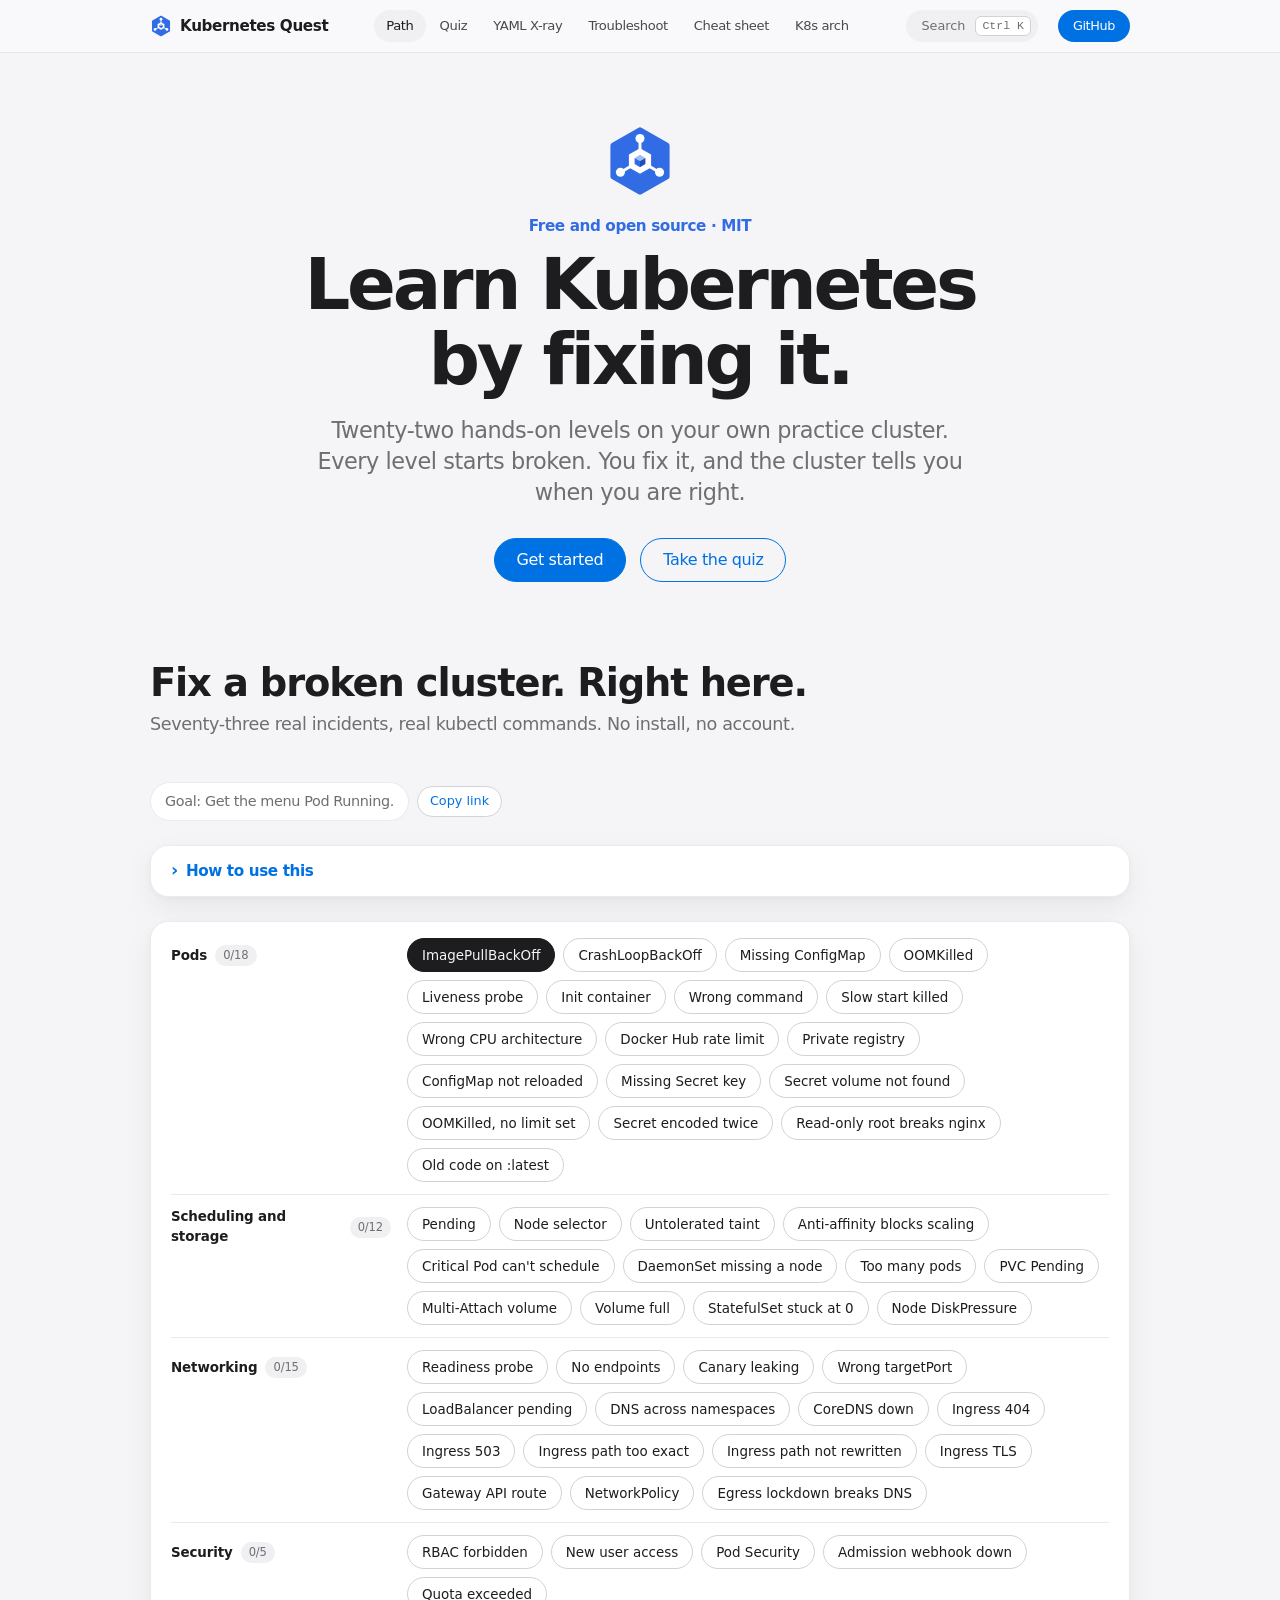
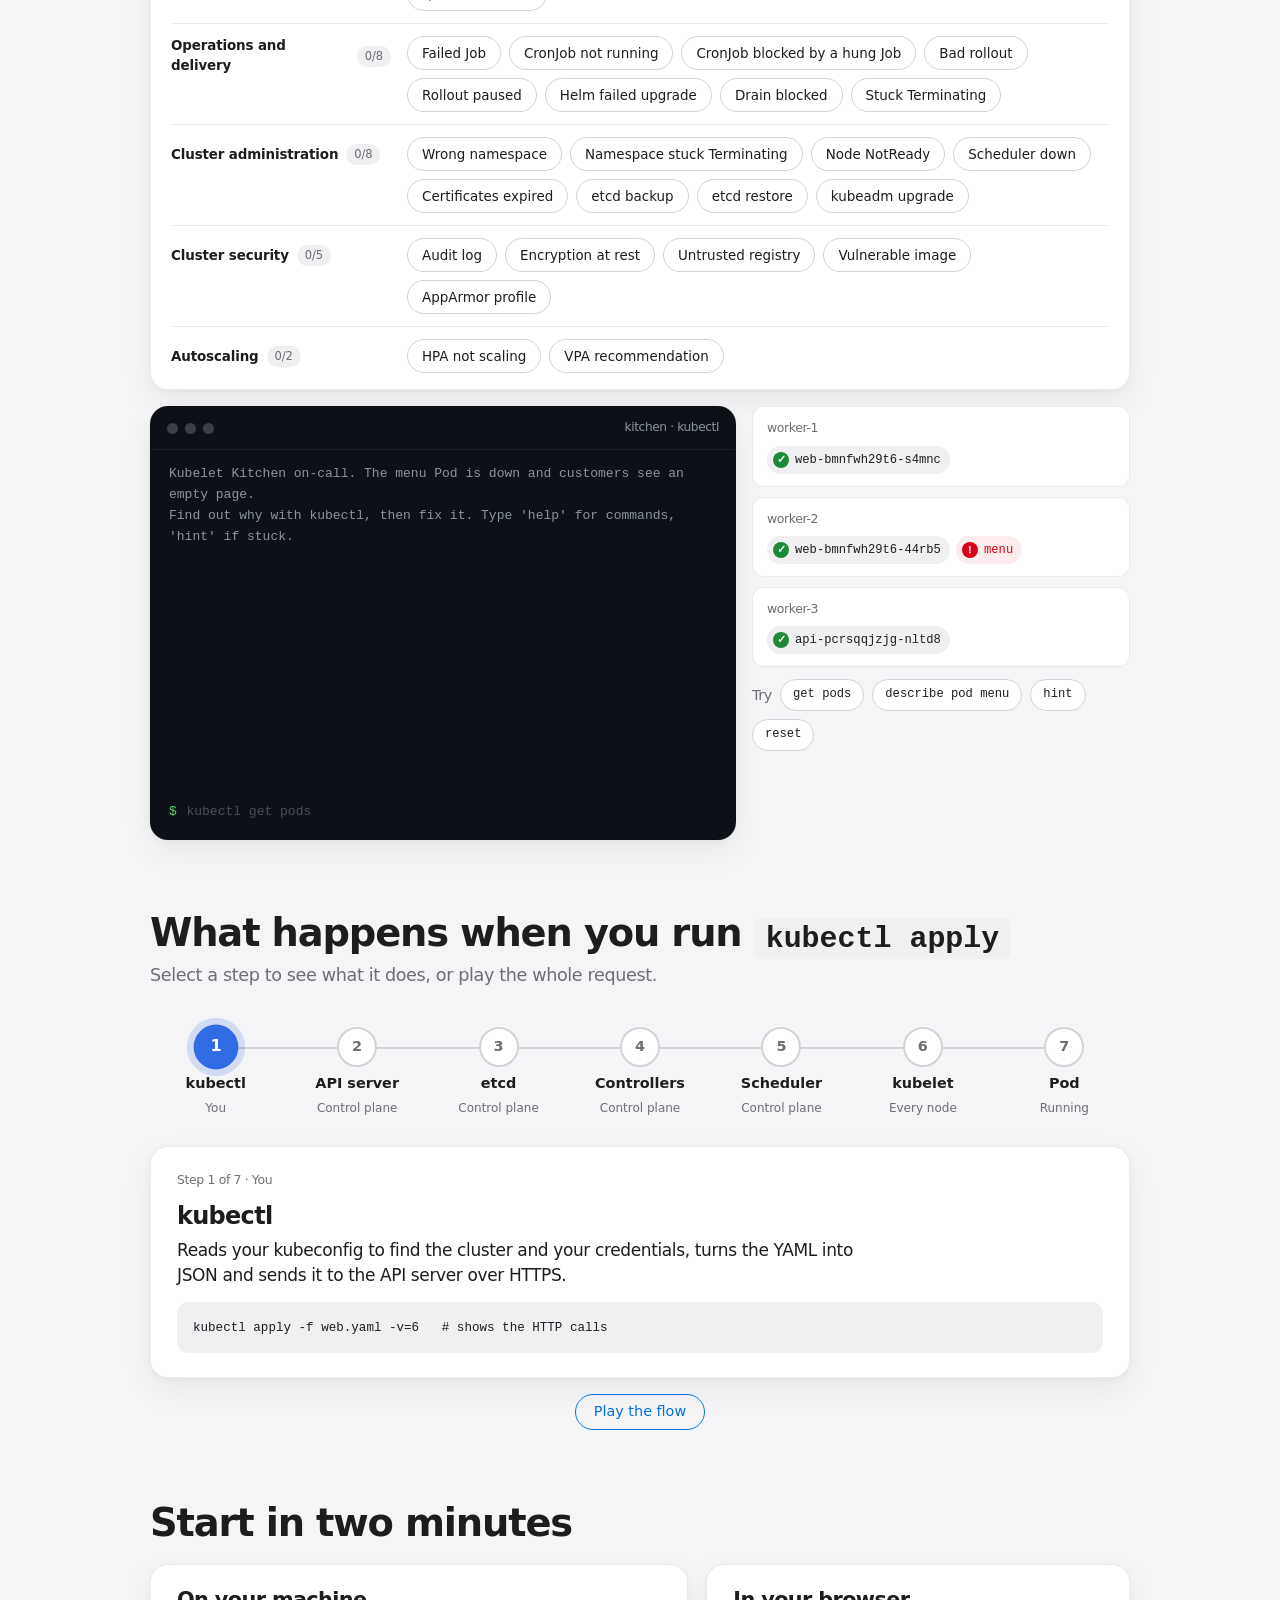
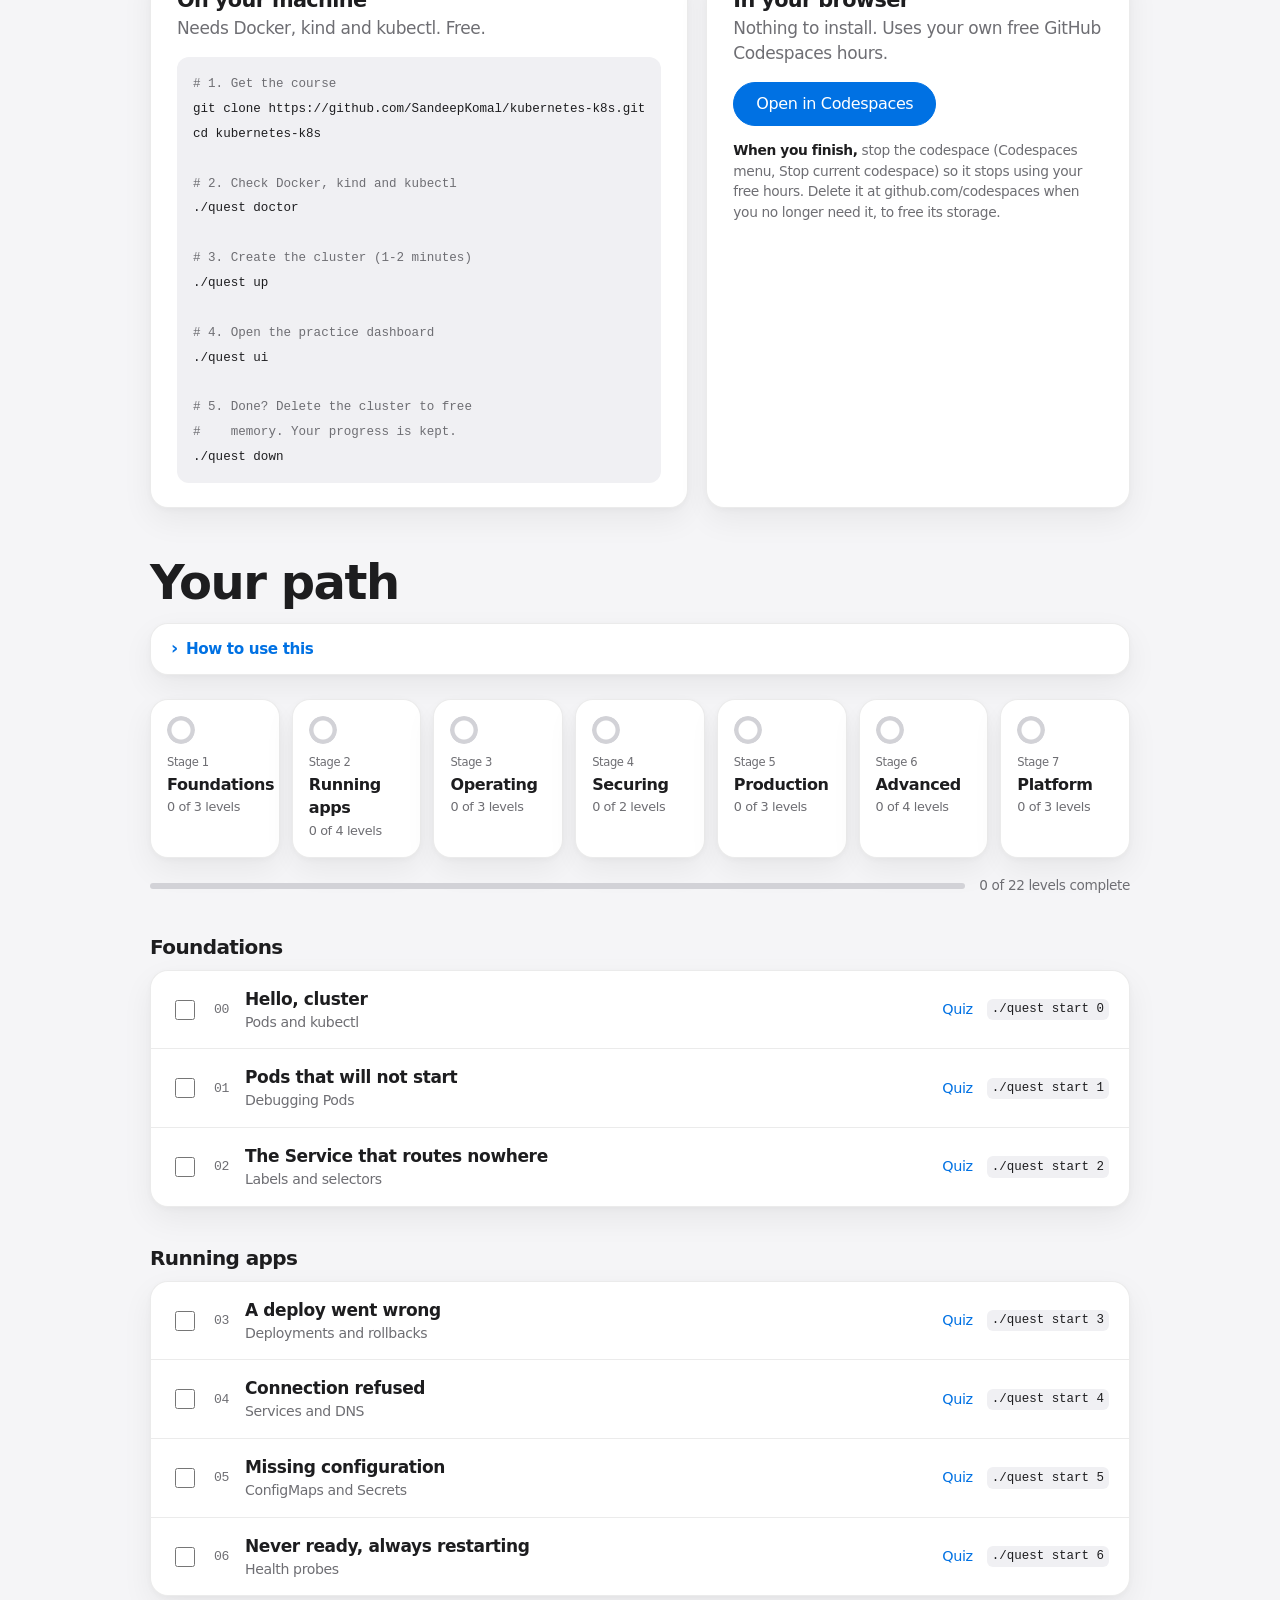
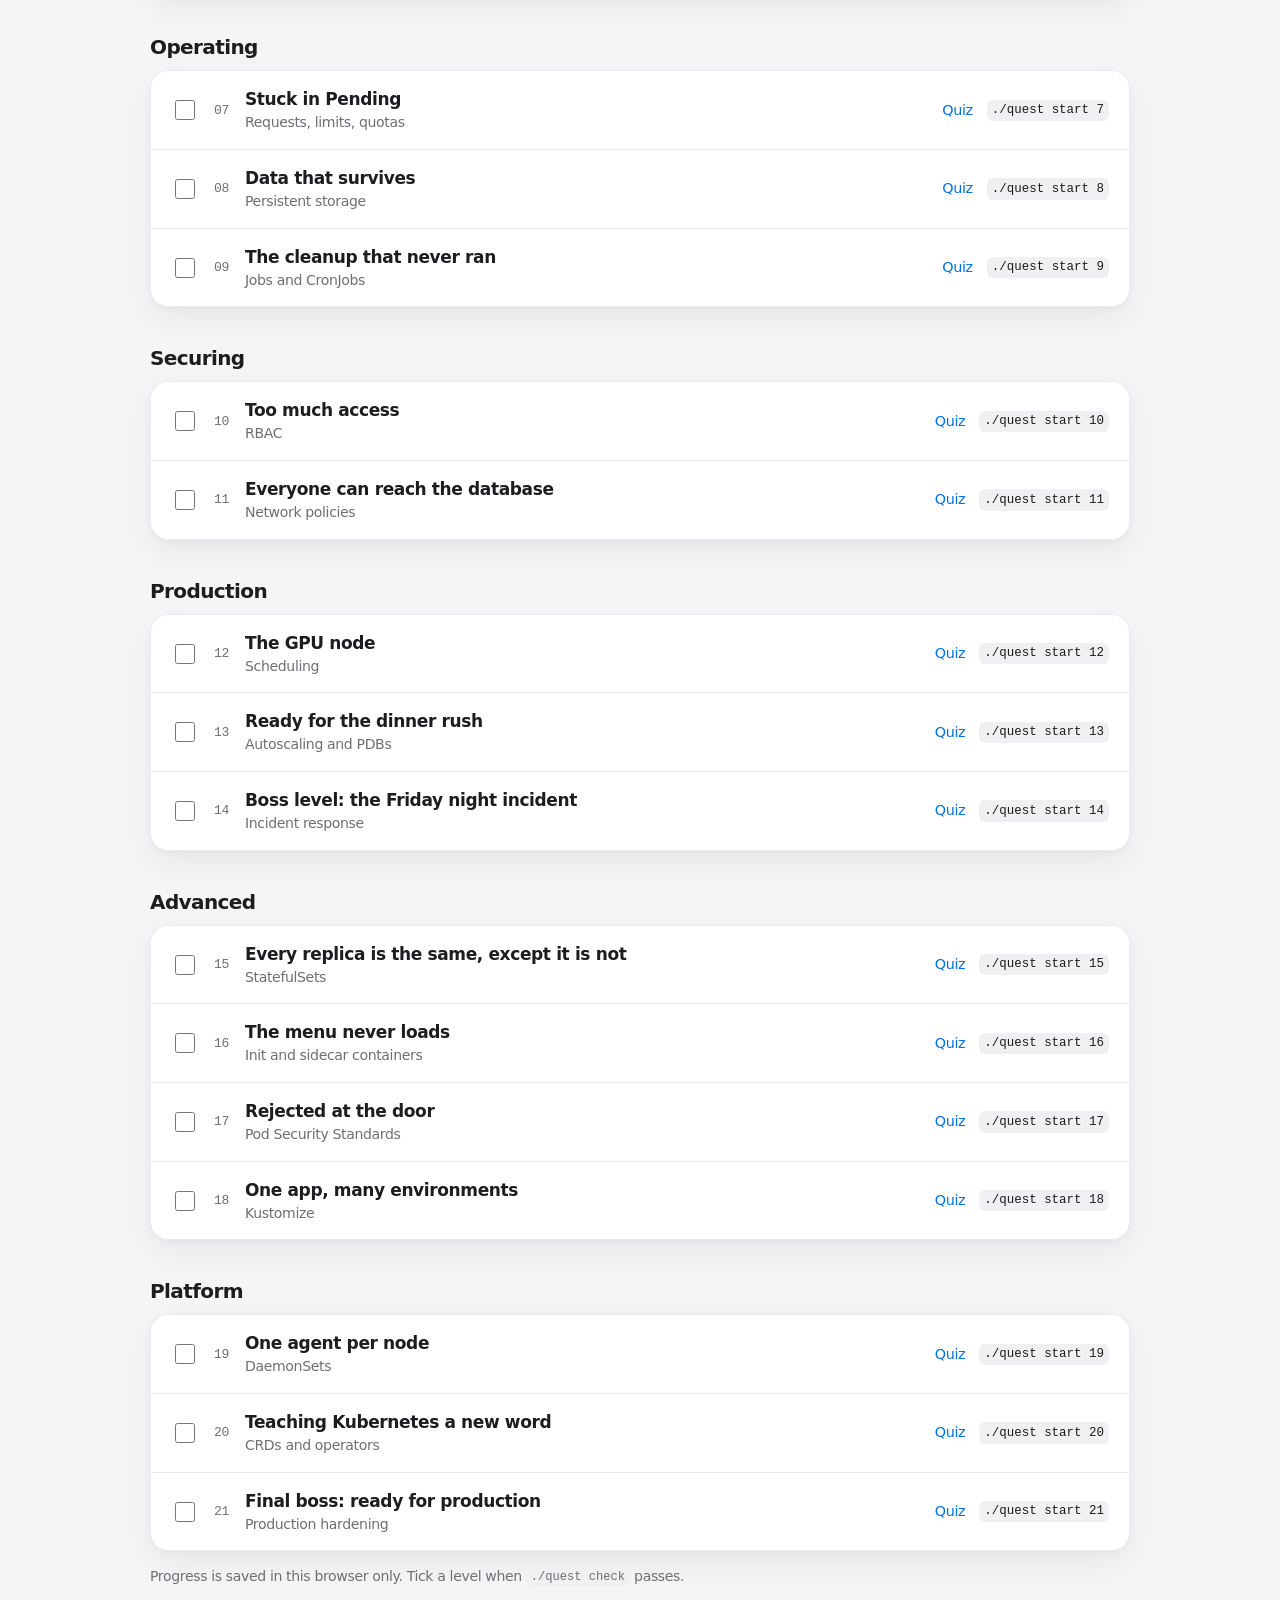
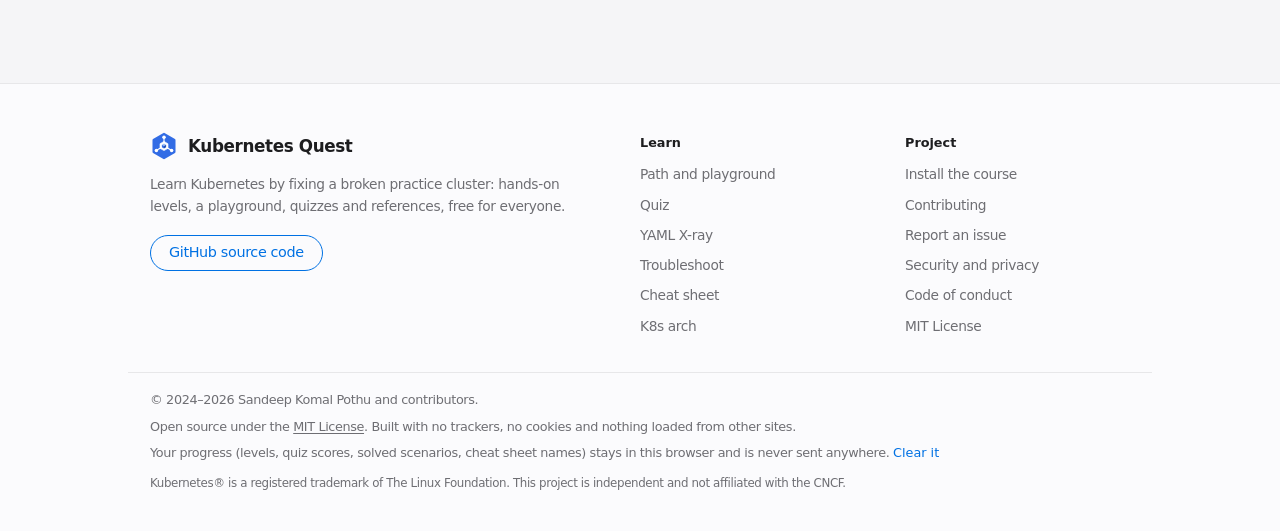
==== site/index.html @ 8657c20f "Make every problem and scenario linkable, searchable and indexable People search for the error they " ====
<!doctype html>
<html lang="en">
<head>
  <meta charset="utf-8">
  <meta name="viewport" content="width=device-width, initial-scale=1">
  <meta http-equiv="Content-Security-Policy" content="default-src 'self'; script-src 'self'; style-src 'self'; img-src 'self' data:; connect-src 'none'; base-uri 'none'; form-action 'none'">
  <meta name="description" content="Learn Kubernetes by fixing a broken practice cluster: 22 hands-on levels, a browser playground of real incidents, quizzes, a YAML X-ray, a searchable reference of Kubernetes errors and fixes, and a kubectl cheat sheet.">
  <meta property="og:type" content="website">
  <meta property="og:site_name" content="Kubernetes Quest">
  <meta property="og:title" content="Kubernetes Quest: learn Kubernetes by fixing it">
  <meta property="og:description" content="Free hands-on Kubernetes course: fix real incidents in a browser playground, and look up any Kubernetes error with its cause, fix and the commands that confirm it.">
  <meta property="og:url" content="https://sandeepkomal.github.io/kubernetes-k8s/">
  <link rel="canonical" href="https://sandeepkomal.github.io/kubernetes-k8s/">
  <title>Kubernetes Quest</title>
  <link rel="stylesheet" href="style.css">
  <link rel="icon" href="logo.svg" type="image/svg+xml">
</head>
<body>
  <a class="skip" href="#main">Skip to content</a>
  <header class="top">
    <div class="wrap top-inner">
      <a class="brand" href="#path" aria-label="Kubernetes Quest home">
        <img src="logo.svg" alt="" width="22" height="22">
        Kubernetes Quest
      </a>
      <nav aria-label="Sections">
        <a href="#path" data-tab="path">Path</a>
        <a href="#quiz" data-tab="quiz">Quiz</a>
        <a href="#xray" data-tab="xray">YAML X-ray</a>
        <a href="#doctor" data-tab="doctor">Troubleshoot</a>
        <a href="#cheats" data-tab="cheats">Cheat sheet</a>
        <a href="#arch" data-tab="arch">K8s arch</a>
      </nav>
      <button type="button" class="kbd-btn" id="palette-open" aria-label="Search the site (Ctrl+K)"><span>Search</span><kbd id="palette-key">Ctrl K</kbd></button>
      <a class="gh" id="gh-link" href="#">GitHub</a>
    </div>
  </header>

  <main id="main" class="wrap">
    <section id="tab-path" class="tab">
      <div class="hero">
        <img class="hero-logo" src="logo.svg" alt="" width="72" height="72">
        <p class="eyebrow">Free and open source · MIT</p>
        <h1>Learn Kubernetes<br>by fixing it.</h1>
        <p class="sub">Twenty-two hands-on levels on your own practice cluster. Every level starts broken. You fix it, and the cluster tells you when you are right.</p>
        <div class="ctas">
          <a class="pill primary" id="cta-start" href="#">Get started</a>
          <a class="pill" href="#quiz">Take the quiz</a>
        </div>
      </div>

      <section class="playground" aria-labelledby="pg-title">
        <div class="pg-head">
          <div>
            <h2 id="pg-title" class="section-title">Fix a broken cluster. Right here.</h2>
            <p class="section-sub">Seventy-three real incidents, real kubectl commands. No install, no account.</p>
          </div>
          <div class="pg-meta">
            <p id="pg-goal" class="pg-goal" aria-live="polite"></p>
          </div>
        </div>
        <div class="guide-slot" data-guide="playground"></div>
        <div class="pg-scenarios" id="pg-scenarios" role="group" aria-label="Scenario"></div>
        <div class="pg-body">
          <div class="pg-term" id="pg-term">
            <div class="pg-bar" aria-hidden="true"><span></span><span></span><span></span><em>kitchen · kubectl</em></div>
            <div class="pg-out" id="pg-out" role="log" aria-live="polite" aria-label="Terminal output"></div>
            <form class="pg-form" id="pg-form" autocomplete="off">
              <span aria-hidden="true">$</span>
              <input id="pg-input" type="text" spellcheck="false" autocapitalize="off" aria-label="Type a kubectl command" placeholder="kubectl get pods">
            </form>
          </div>
          <div class="pg-side">
            <div class="pg-map" id="pg-map" aria-label="Cluster map"></div>
            <div class="pg-try" id="pg-try"></div>
          </div>
        </div>
      </section>

      <section class="flow-block" aria-labelledby="flow-title">
        <h2 id="flow-title" class="section-title">What happens when you run <code>kubectl apply</code></h2>
        <p class="section-sub">Select a step to see what it does, or play the whole request.</p>
        <ol id="flow" class="flow" aria-label="Request flow"></ol>
        <div class="flow-detail card" id="flow-detail" aria-live="polite"></div>
        <div class="flow-controls">
          <button type="button" class="pill small-pill" id="flow-play">Play the flow</button>
        </div>
      </section>

      <section aria-labelledby="start-title" class="start-block">
        <h2 id="start-title" class="section-title">Start in two minutes</h2>
        <div class="start-grid">
          <div class="card">
            <h3>On your machine</h3>
            <p class="muted">Needs Docker, kind and kubectl. Free.</p>
            <pre class="start"><code><span class="cm"># 1. Get the course</span>
git clone https://github.com/SandeepKomal/kubernetes-k8s.git
cd kubernetes-k8s

<span class="cm"># 2. Check Docker, kind and kubectl</span>
./quest doctor

<span class="cm"># 3. Create the cluster (1-2 minutes)</span>
./quest up

<span class="cm"># 4. Open the practice dashboard</span>
./quest ui

<span class="cm"># 5. Done? Delete the cluster to free</span>
<span class="cm">#    memory. Your progress is kept.</span>
./quest down</code></pre>
          </div>
          <div class="card">
            <h3>In your browser</h3>
            <p class="muted">Nothing to install. Uses your own free GitHub Codespaces hours.</p>
            <a class="pill primary" id="cta-codespaces" href="#">Open in Codespaces</a>
            <p class="start-note"><strong>When you finish,</strong> stop the codespace (Codespaces menu, Stop current codespace) so it stops using your free hours. Delete it at github.com/codespaces when you no longer need it, to free its storage.</p>
          </div>
        </div>
      </section>

      <h2 class="section-title" id="path-title">Your path</h2>
      <div class="guide-slot" data-guide="path"></div>
      <div class="stages" id="stages" role="list"></div>
      <div class="progress-row">
        <div class="bar" role="progressbar" aria-label="Levels complete" aria-valuemin="0" aria-valuemax="22" id="bar"><span id="bar-fill"></span></div>
        <span id="bar-text"></span>
      </div>
      <div id="levels"></div>
      <p class="note">Progress is saved in this browser only. Tick a level when <code>./quest check</code> passes.</p>
    </section>

    <section id="tab-quiz" class="tab" hidden>
      <h2>Quiz</h2>
      <p class="lede">Scenario-based questions for every level, from first Pod to production. You see right or wrong as soon as you answer, with the reasoning, which is where the learning is.</p>
      <div class="guide-slot" data-guide="quiz"></div>
      <label class="field">Practise
        <select id="quiz-level"></select>
      </label>
      <button type="button" class="pill small-pill quiz-again" id="quiz-again">Start again with new order</button>
      <div id="quiz-list"></div>
    </section>

    <section id="tab-xray" class="tab" hidden>
      <h2>YAML X-ray</h2>
      <p class="lede">Select any line to see what it does and the mistake people make with it. Or paste your own manifest.</p>
      <div class="guide-slot" data-guide="xray"></div>
      <div class="seg" id="xray-pick" role="tablist" aria-label="Manifest"></div>
      <div class="xray-paste card" id="xray-paste" hidden>
        <div id="xray-edit">
          <label for="xray-input" class="xray-paste-label">Paste a manifest</label>
          <textarea id="xray-input" rows="10" spellcheck="false" autocapitalize="off" placeholder="apiVersion: apps/v1&#10;kind: Deployment&#10;..."></textarea>
          <p id="xray-error" class="xray-warn" hidden></p>
          <div class="xray-paste-actions">
            <button type="button" class="pill primary small-pill" id="xray-go">Explain</button>
            <button type="button" class="pill small-pill" id="xray-example">Load an example</button>
            <button type="button" class="pill small-pill" id="xray-clear">Clear</button>
            <span class="note">Ctrl+Enter explains. Everything stays in your browser; do not paste real secrets.</span>
          </div>
        </div>
        <div id="xray-result" hidden>
          <div class="xray-result-bar">
            <div>
              <p class="xray-result-title" id="xray-summary"></p>
              <p class="note">Select any line to see what it does. Lines marked in amber are worth a second look.</p>
            </div>
            <div class="xray-result-actions">
              <button type="button" class="pill small-pill" id="xray-edit-btn">Edit YAML</button>
              <button type="button" class="pill small-pill" id="xray-clear-2">Clear</button>
            </div>
          </div>
          <div id="xray-review" aria-live="polite"></div>
        </div>
      </div>
      <div class="xray" id="xray-view">
        <ol id="xray-lines" class="code" aria-label="Manifest lines"></ol>
        <aside id="xray-note" class="card" aria-live="polite"><p class="muted">Pick a line on the left.</p></aside>
      </div>
    </section>

    <section id="tab-doctor" class="tab" hidden>
      <h2>Troubleshooting reference</h2>
      <p class="lede">Paste the error you see, or pick a symptom. Each entry gives the exact error, the cause, the commands that confirm it, the fix, how to prevent it, and a scenario to practise it. Also as a <a href="problems.html">single page of every problem</a>.</p>
      <div class="guide-slot" data-guide="doctor"></div>
      <label class="field">Search, or paste an error
        <input id="doctor-q" type="search" placeholder="Back-off restarting failed container, 403, OOMKilled, hpa..." autocomplete="off" spellcheck="false">
      </label>
      <div id="doctor-list" class="doctor-groups"></div>
      <div id="doctor-out"></div>
    </section>

    <section id="tab-cheats" class="tab" hidden>
      <h2>Cheat sheet</h2>
      <p class="lede">Type your own names once and every command fills in, ready to copy. Try runs a command in the playground, opening the scenario it needs. Lab marks the few that need a real cluster: the free local one from the course.</p>
      <div class="guide-slot" data-guide="cheats"></div>
      <div class="cheat-tools">
        <label class="field">Search
          <input id="cheat-q" type="search" placeholder="rollout, logs, node..." autocomplete="off">
        </label>
        <details class="cheat-fill-box" id="cheat-fill-box">
          <summary>Fill in your own names</summary>
          <div class="cheat-fill" id="cheat-fill"></div>
        </details>
      </div>
      <div id="cheat-out"></div>
    </section>

    <section id="tab-arch" class="tab" hidden>
      <h2>Kubernetes architecture</h2>
      <p class="lede">What runs where in a cluster, what each part does, and how you can tell when it breaks. Point at a component, or tab to it, to read about it.</p>
      <div class="arch" id="arch"></div>
    </section>
  </main>

  <footer class="foot">
    <div class="wrap foot-grid">
      <div class="foot-brand">
        <a class="brand" href="#path">
          <img src="logo.svg" alt="" width="28" height="28">
          Kubernetes Quest
        </a>
        <p>Learn Kubernetes by fixing a broken practice cluster: hands-on levels, a playground, quizzes and references, free for everyone.</p>
        <a class="pill small-pill foot-gh" data-repo="" href="#">GitHub source code</a>
      </div>
      <nav class="foot-col" aria-label="Learn">
        <h2>Learn</h2>
        <a href="#path">Path and playground</a>
        <a href="#quiz">Quiz</a>
        <a href="#xray">YAML X-ray</a>
        <a href="#doctor">Troubleshoot</a>
        <a href="#cheats">Cheat sheet</a>
        <a href="#arch">K8s arch</a>
      </nav>
      <nav class="foot-col" aria-label="Project">
        <h2>Project</h2>
        <a data-repo="#installation" href="#">Install the course</a>
        <a data-repo="/blob/main/CONTRIBUTING.md" href="#">Contributing</a>
        <a data-repo="/issues/new/choose" href="#">Report an issue</a>
        <a data-repo="/blob/main/SECURITY.md" href="#">Security and privacy</a>
        <a data-repo="/blob/main/CODE_OF_CONDUCT.md" href="#">Code of conduct</a>
        <a data-repo="/blob/main/LICENSE" href="#">MIT License</a>
      </nav>
    </div>
    <div class="wrap foot-base">
      <p>© 2024–2026 Sandeep Komal Pothu and contributors.</p>
      <p>Open source under the <a data-repo="/blob/main/LICENSE" href="#">MIT License</a>. Built with no trackers, no cookies and nothing loaded from other sites.</p>
      <p>Your progress (levels, quiz scores, solved scenarios, cheat sheet names) stays in this browser and is never sent anywhere. <button type="button" class="link-btn" id="forget">Clear it</button></p>
      <p class="foot-tm">Kubernetes® is a registered trademark of The Linux Foundation. This project is independent and not affiliated with the CNCF.</p>
    </div>
  </footer>

  <dialog id="palette" class="palette" aria-label="Search">
    <input id="palette-input" type="text" placeholder="Jump to a level, quiz or section" autocomplete="off" aria-controls="palette-list">
    <ul id="palette-list" role="listbox"></ul>
    <p class="palette-foot muted"><kbd>↑</kbd> <kbd>↓</kbd> to move · <kbd>Enter</kbd> to open · <kbd>Esc</kbd> to close</p>
  </dialog>

  <script src="data.js"></script>
  <script src="reference.js"></script>
  <script src="quiz-bank.js"></script>
  <script src="app.js"></script>
  <script src="playground.js"></script>
  <script src="xray-explain.js"></script>
  <script src="architecture.js"></script>
</body>
</html>
---- site/style.css ----
/* Kubernetes Quest companion site.
   Calm, product-page styling: system font, generous space, one accent. */
:root {
  --bg: #f5f5f7;
  --surface: #ffffff;
  --surface-2: #fbfbfd;
  --text: #1d1d1f;
  --muted: #6e6e73;
  --line: #d2d2d7;
  --hair: rgba(0, 0, 0, .08);
  --accent: #0071e3;
  --accent-hover: #0077ed;
  --accent-soft: #e8f1fc;
  --on-accent: #ffffff;
  --k8s: #326ce5;
  --ok: #1d8a3a;
  --ok-soft: #e9f6ec;
  --bad: #d70015;
  --bad-soft: #fdecee;
  --warn: #c77700;
  --warn-text: #8a5300;
  --warn-soft: #fff4e0;
  --code-bg: #f0f0f3;
  --nav: rgba(251, 251, 253, .8);
  --shadow: 0 2px 8px rgba(0, 0, 0, .04), 0 12px 32px rgba(0, 0, 0, .06);
  --radius: 18px;
  --radius-sm: 12px;
  --ease: cubic-bezier(.28, .11, .32, 1);
  --dur-fast: .15s;
  --dur: .24s;
  color-scheme: light dark;
}
@media (prefers-color-scheme: dark) {
  :root {
    --bg: #000000;
    --surface: #1c1c1e;
    --surface-2: #161617;
    --text: #f5f5f7;
    --muted: #a1a1a6;
    --line: #424245;
    --hair: rgba(255, 255, 255, .1);
    --accent: #2997ff;
    --accent-hover: #47a6ff;
    --accent-soft: #0b2a4a;
    --on-accent: #000000;
    --ok: #30d158;
    --ok-soft: #0f2e18;
    --bad: #ff6961;
    --bad-soft: #3a1414;
    --warn: #ffb340;
    --warn-text: #ffcc80;
    --warn-soft: #3a2a0c;
    --code-bg: #2c2c2e;
    --nav: rgba(22, 22, 23, .8);
    --shadow: none;
  }
}

* { box-sizing: border-box; }
html { -webkit-text-size-adjust: 100%; scroll-padding-top: 96px; }
body {
  margin: 0;
  background: var(--bg);
  color: var(--text);
  font: 17px/1.47 -apple-system, BlinkMacSystemFont, "SF Pro Text", "Helvetica Neue", "Segoe UI", system-ui, sans-serif;
  letter-spacing: -.022em;
  -webkit-font-smoothing: antialiased;
}
a { color: var(--accent); text-decoration: none; }
a:hover { text-decoration: underline; }
code, pre { font-family: "SF Mono", ui-monospace, Menlo, Consolas, monospace; font-size: .86em; letter-spacing: 0; }
:not(pre) > code { background: var(--code-bg); padding: .12em .4em; border-radius: 6px; }
pre { background: var(--code-bg); padding: 14px 16px; border-radius: var(--radius-sm); overflow-x: auto; margin: 0; line-height: 1.6; }
h1, h2, h3, h4 { letter-spacing: -.03em; line-height: 1.1; }
:focus-visible { outline: 3px solid var(--accent); outline-offset: 3px; border-radius: 8px; }

.wrap { max-width: 1024px; margin: 0 auto; padding: 0 22px; }
.skip { position: absolute; left: -9999px; }
.skip:focus { left: 16px; top: 8px; background: var(--surface); padding: 6px 10px; z-index: 30; }
.muted { color: var(--muted); }
.note { color: var(--muted); font-size: .88rem; }
.lede { color: var(--muted); font-size: 1.15rem; margin: -6px 0 24px; max-width: 680px; }

/* Navigation */
.top {
  position: sticky; top: 0; z-index: 20; background: var(--nav);
  -webkit-backdrop-filter: saturate(180%) blur(20px); backdrop-filter: saturate(180%) blur(20px);
  border-bottom: 1px solid var(--hair);
}
.top-inner { display: flex; align-items: center; gap: 20px; height: 52px; }
.brand { display: flex; align-items: center; gap: 8px; font-weight: 600; font-size: .95rem; color: var(--text); white-space: nowrap; }
.brand:hover { text-decoration: none; }
.brand img { display: block; width: 22px; height: 22px; }
.top nav { display: flex; gap: 2px; overflow-x: auto; flex: 1; justify-content: center; scrollbar-width: none; }
.top nav a { color: var(--text); opacity: .8; padding: 6px 12px; border-radius: 99px; white-space: nowrap; font-size: .82rem; transition: opacity .2s, background .2s; }
.top nav a:hover { opacity: 1; text-decoration: none; }
.top nav a[aria-current="page"] { opacity: 1; background: var(--code-bg); font-weight: 500; }
/* The brand blue in both themes: white text on it keeps a 4.7:1 contrast. */
.gh {
  display: inline-flex; align-items: center; font-size: .8rem; font-weight: 500; color: #fff;
  background: #0071e3; border: 1px solid transparent; border-radius: 99px; padding: 6px 14px; transition: background .2s;
}
.gh:hover { background: #0062c4; color: #fff; text-decoration: none; }

main { padding-top: 8px; padding-bottom: 64px; min-height: 70vh; }
.tab > h2 { font-size: clamp(2rem, 4.5vw, 3rem); font-weight: 700; margin: 48px 0 14px; }

/* Hero */
.hero { text-align: center; padding: 72px 0 40px; }
.hero-logo { display: block; margin: 0 auto 18px; width: 72px; height: 72px; }
.eyebrow { color: var(--k8s); font-weight: 600; font-size: .95rem; margin: 0 0 10px; }
.hero h1 { font-size: clamp(2.6rem, 7vw, 4.5rem); font-weight: 700; letter-spacing: -.045em; margin: 0 0 18px; line-height: 1.04; }
.hero .sub { color: var(--muted); font-size: clamp(1.1rem, 2.2vw, 1.4rem); line-height: 1.38; max-width: 680px; margin: 0 auto 30px; letter-spacing: -.02em; }
.ctas { display: flex; gap: 14px; justify-content: center; flex-wrap: wrap; }
.pill {
  display: inline-flex; align-items: center; justify-content: center; gap: 6px; min-height: 44px; padding: 0 22px;
  border-radius: 99px; font: inherit; font-size: 1rem; color: var(--accent); background: transparent;
  border: 1px solid var(--accent); cursor: pointer; transition: background .2s var(--ease), color .2s var(--ease), transform .2s var(--ease);
}
.pill:hover { text-decoration: none; background: var(--accent-soft); }
.pill:active { transform: scale(.98); }
.pill.primary { background: var(--accent); color: var(--on-accent); }
.pill.primary:hover { background: var(--accent-hover); }
.small-pill { min-height: 36px; padding: 0 18px; font-size: .9rem; }

.section-title { font-size: clamp(1.7rem, 3.5vw, 2.4rem); font-weight: 700; margin: 72px 0 8px; }
.section-title code { font-size: .78em; }
.section-sub { color: var(--muted); font-size: 1.1rem; margin: 0 0 24px; }

/* Request flow */
.flow-block { margin-top: 24px; }
.flow { list-style: none; padding: 0; margin: 0 0 16px; display: grid; grid-template-columns: repeat(7, minmax(0, 1fr)); gap: 10px; position: relative; }
.flow::before { content: ""; position: absolute; left: 7%; right: 7%; top: 34px; height: 2px; background: var(--line); z-index: 0; }
.step { position: relative; z-index: 1; }
.step button {
  width: 100%; display: flex; flex-direction: column; align-items: center; gap: 6px; padding: 14px 6px 12px;
  font: inherit; color: var(--text); background: transparent; border: 0; border-radius: var(--radius-sm); cursor: pointer;
  transition: background .25s var(--ease);
}
.step button:hover { background: var(--surface); }
.step .dot {
  width: 40px; height: 40px; border-radius: 50%; display: grid; place-items: center; font-weight: 600; font-size: .9rem;
  background: var(--surface); color: var(--muted); border: 2px solid var(--line);
  transition: background .35s var(--ease), border-color .35s var(--ease), color .35s var(--ease), transform .35s var(--ease), box-shadow .35s var(--ease);
}
.step.past .dot { border-color: var(--k8s); color: var(--k8s); }
.step.on .dot { background: var(--k8s); border-color: var(--k8s); color: #fff; transform: scale(1.12); box-shadow: 0 0 0 6px rgba(50, 108, 229, .18); }
.step-name { font-weight: 600; font-size: .9rem; text-align: center; }
.step-role { font-size: .75rem; color: var(--muted); text-align: center; }
.flow-detail { min-height: 196px; }
.flow-detail h3 { font-size: 1.5rem; margin: 2px 0 8px; }
.flow-detail p { margin: 0 0 14px; max-width: 720px; }
.flow-controls { display: flex; justify-content: center; margin-top: 16px; }

/* Start */
.start-grid { display: grid; grid-template-columns: 1fr 1fr; gap: 18px; margin-top: 20px; }
.start-grid h3 { font-size: 1.3rem; margin: 0 0 4px; }
.start-grid .muted { margin: 0 0 16px; }
pre.start { line-height: 1.7; }
pre.start .cm { color: var(--muted); font-style: normal; }
.start-note { margin: 14px 0 0; font-size: .86rem; line-height: 1.5; color: var(--muted); }
.start-note strong { color: var(--text); font-weight: 600; }
.start-note code { font-size: .82rem; background: var(--code-bg); border-radius: 6px; padding: 1px 6px; }

/* Stages */
.stages { display: grid; grid-template-columns: repeat(7, minmax(0, 1fr)); gap: 12px; margin: 22px 0 18px; }
.stage-card {
  display: flex; flex-direction: column; gap: 2px; padding: 16px; border-radius: var(--radius); background: var(--surface);
  color: var(--text); box-shadow: var(--shadow); border: 1px solid var(--hair); transition: transform .25s var(--ease);
}
.stage-card:hover { text-decoration: none; transform: translateY(-2px); }
.stage-card strong { font-size: 1rem; }
.stage-card .muted { font-size: .8rem; }
.stage-num { font-size: .72rem; color: var(--muted); }
.ring {
  --p: 0; width: 28px; height: 28px; border-radius: 50%; margin-bottom: 8px;
  background: conic-gradient(var(--k8s) calc(var(--p) * 1%), var(--line) 0);
  -webkit-mask: radial-gradient(circle, transparent 9px, #000 10px); mask: radial-gradient(circle, transparent 9px, #000 10px);
}
.stage-card.complete .ring { background: var(--ok); }

.progress-row { display: flex; align-items: center; gap: 14px; margin: 6px 0 8px; }
.bar { flex: 1; height: 6px; background: var(--line); border-radius: 99px; overflow: hidden; }
.bar span { display: block; height: 100%; width: 0; background: var(--k8s); border-radius: 99px; transition: width .5s var(--ease); }
#bar-text { color: var(--muted); font-size: .85rem; white-space: nowrap; }

/* Levels */
.stage { font-size: 1.25rem; font-weight: 700; margin: 40px 0 12px; }
.levels { list-style: none; padding: 0; margin: 0; background: var(--surface); border-radius: var(--radius); box-shadow: var(--shadow); border: 1px solid var(--hair); overflow: hidden; }
.level { display: grid; grid-template-columns: auto auto 1fr auto; align-items: center; gap: 16px; padding: 16px 20px; border-top: 1px solid var(--hair); transition: background .2s; }
.level:first-child { border-top: 0; }
.level:hover { background: var(--surface-2); }
.level input { width: 20px; height: 20px; accent-color: var(--ok); }
.level .num { font: .82rem "SF Mono", ui-monospace, Menlo, monospace; color: var(--muted); }
.level .what { display: flex; flex-direction: column; min-width: 0; }
.level .what a { font-weight: 600; color: var(--text); }
.level.done .what a { color: var(--muted); }
.level .topic { color: var(--muted); font-size: .88rem; }
.level .actions { display: flex; gap: 14px; align-items: center; }
.small { font-size: .9rem; }
.cmd { font-size: .78rem; }

/* Cards and forms */
.card { background: var(--surface); border-radius: var(--radius); box-shadow: var(--shadow); border: 1px solid var(--hair); padding: 24px 26px; }
.field { display: flex; flex-direction: column; gap: 6px; font-size: .9rem; color: var(--muted); max-width: 560px; margin-bottom: 22px; }
select, input[type="search"] {
  font: inherit; color: var(--text); background: var(--surface); border: 1px solid var(--line);
  border-radius: var(--radius-sm); padding: 11px 14px; transition: border-color .2s;
}
select:focus, input[type="search"]:focus { border-color: var(--accent); outline: none; box-shadow: 0 0 0 4px var(--accent-soft); }

/* Quiz */
.score {
  position: sticky; top: 60px; z-index: 5; background: var(--surface); box-shadow: var(--shadow);
  border: 1px solid var(--hair); border-radius: var(--radius); padding: 14px 20px; margin-bottom: 18px; display: grid; gap: 10px;
}
.score .meter { display: block; height: 6px; background: var(--line); border-radius: 99px; overflow: hidden; }
.score .fill { display: block; height: 100%; width: 0; background: var(--accent); transition: width .35s var(--ease); }
.score .result { margin: 0; }
.linkish { font: inherit; color: var(--accent); background: none; border: 0; padding: 0; cursor: pointer; }
.linkish:hover { text-decoration: underline; }
.question { margin-bottom: 16px; }
.question h3 { font-size: 1.15rem; margin: 0 0 16px; font-weight: 600; line-height: 1.35; letter-spacing: -.02em; }
.tag { margin: 0 0 6px; font-size: .78rem; color: var(--muted); font-weight: 500; }
.options { display: grid; gap: 10px; }
.opt {
  font: inherit; font-size: 1rem; text-align: left; color: var(--text); background: var(--surface-2);
  border: 1px solid var(--line); border-radius: var(--radius-sm); padding: 13px 16px; cursor: pointer;
  transition: border-color .2s var(--ease), background .2s var(--ease), transform .15s var(--ease);
}
.opt:hover:not(:disabled) { border-color: var(--accent); background: var(--surface); }
.opt:active:not(:disabled) { transform: scale(.995); }
.opt:disabled { cursor: default; }
.opt.right { border-color: var(--ok); background: var(--ok-soft); }
.opt.right::before { content: "✓  "; color: var(--ok); font-weight: 700; }
.opt.wrong { border-color: var(--bad); background: var(--bad-soft); }
.opt.wrong::before { content: "✕  "; color: var(--bad); font-weight: 700; }
.opt:disabled:not(.right):not(.wrong) { opacity: .55; }
.feedback { margin: 14px 0 0; line-height: 1.5; }
.feedback:empty { display: none; }
.feedback.ok strong { color: var(--ok); }
.feedback.bad strong { color: var(--bad); }

/* YAML X-ray */
.seg { display: inline-flex; background: var(--code-bg); border-radius: 99px; padding: 3px; margin-bottom: 18px; flex-wrap: wrap; }
.seg button { font: inherit; font-size: .9rem; border: 0; background: transparent; color: var(--muted); padding: 7px 18px; border-radius: 99px; cursor: pointer; transition: background .2s, color .2s; }
.seg button[aria-selected="true"] { background: var(--surface); color: var(--text); box-shadow: 0 1px 4px rgba(0, 0, 0, .12); }
.xray { display: grid; grid-template-columns: minmax(0, 1.3fr) minmax(0, 1fr); gap: 18px; align-items: start; }
.code { list-style: none; margin: 0; padding: 10px 0; background: var(--surface); border: 1px solid var(--hair); box-shadow: var(--shadow); border-radius: var(--radius); overflow-x: auto; counter-reset: ln; }
.code li { counter-increment: ln; display: flex; }
.code li::before { content: counter(ln); width: 38px; flex: none; text-align: right; padding-right: 12px; color: var(--muted); font: .78rem/2.1 "SF Mono", ui-monospace, Menlo, monospace; opacity: .6; }
.line {
  flex: 1; text-align: left; border: 0; background: transparent; color: var(--text);
  font: .85rem/2.1 "SF Mono", ui-monospace, Menlo, Consolas, monospace; white-space: pre; padding: 0 14px 0 4px; cursor: pointer; border-radius: 6px;
  transition: background .15s;
}
.line:hover { background: var(--accent-soft); }
.line.on { background: var(--accent-soft); box-shadow: inset 3px 0 0 var(--accent); }
#xray-note { position: sticky; top: 72px; }
.line.blank { cursor: default; }
.line.blank:hover { background: none; }
.line.warn { box-shadow: inset 3px 0 0 var(--warn); }
.line.unknown { color: var(--muted); }
.xray-warn { color: var(--warn-text); background: var(--warn-soft); padding: 8px 12px; border-radius: 10px; font-size: .92rem; }
.xray-paste { margin-bottom: 18px; }
.xray-paste-label { display: block; font-weight: 600; margin-bottom: 8px; }
#xray-input {
  width: 100%; font: .86rem/1.6 "SF Mono", ui-monospace, Menlo, Consolas, monospace; letter-spacing: 0; color: var(--text);
  background: var(--code-bg); border: 1px solid transparent; border-radius: var(--radius-sm); padding: 12px 14px; resize: vertical;
}
#xray-input:focus { outline: none; border-color: var(--accent); }
.xray-paste-actions { display: flex; flex-wrap: wrap; align-items: center; gap: 10px 14px; margin-top: 12px; }
.xray-paste { scroll-margin-top: 72px; }
.xray[hidden] { display: none; }
#xray-error { margin: 12px 0 0; }
.xray-result-bar { display: flex; flex-wrap: wrap; align-items: center; justify-content: space-between; gap: 12px 18px; }
.xray-result-bar .note { margin: 2px 0 0; }
.xray-result-title { margin: 0; font-weight: 600; font-size: 1.02rem; }
.xray-result-actions { display: flex; gap: 10px; }
#xray-review:not(:empty) { margin-top: 14px; padding-top: 12px; border-top: 1px solid var(--hair); }
.xray-missing summary { cursor: pointer; font-size: .9rem; font-weight: 600; color: var(--warn-text); }
.xray-missing[open] summary { margin-bottom: 6px; }
/* On narrow screens the explanation opens under the line that was picked. */
.code li.note-slot { display: block; counter-increment: none; padding: 6px 10px 10px; }
.code li.note-slot::before { content: none; }
.code li.note-slot #xray-note { position: static; box-shadow: none; }
.xray-review { margin: 6px 0 0; padding-left: 20px; font-size: .9rem; color: var(--muted); }
.xray-review li { margin: 4px 0; }
.strong { font-weight: 600; margin-bottom: 0; }
.quiz-again { margin: -8px 0 20px; }
#xray-note pre { margin-bottom: 14px; white-space: pre-wrap; }

/* Pod doctor */
.chips { display: flex; flex-wrap: wrap; gap: 8px; margin-bottom: 20px; }
.chip { font: inherit; font-size: .88rem; border: 1px solid var(--line); background: var(--surface); color: var(--text); padding: 8px 16px; border-radius: 99px; cursor: pointer; transition: border-color .2s, background .2s; }
.chip:hover { border-color: var(--accent); }
.chip[aria-pressed="true"] { border-color: var(--accent); background: var(--accent-soft); color: var(--accent); }
.doctor-groups { margin: 0 0 20px; padding: 4px 20px; background: var(--surface); border: 1px solid var(--hair); border-radius: var(--radius); box-shadow: var(--shadow); }
.doctor-group { display: grid; grid-template-columns: 220px minmax(0, 1fr); align-items: start; gap: 8px 16px; padding: 12px 0; }
.doctor-group[hidden] { display: none; }
.doctor-group:not([hidden]) ~ .doctor-group:not([hidden]) { border-top: 1px solid var(--hair); }
.doctor-group-name { display: flex; align-items: center; gap: 8px; min-height: 34px; font-size: .84rem; font-weight: 600; letter-spacing: -.01em; }
.doctor-group-count { font-size: .72rem; font-weight: 500; color: var(--muted); background: var(--code-bg); border-radius: 99px; padding: 2px 8px; font-variant-numeric: tabular-nums; }
.doctor-group-items { display: flex; flex-wrap: wrap; gap: 8px; }
.doctor-group .chip { display: inline-flex; align-items: center; min-height: 34px; padding: 6px 14px; font-size: .84rem; line-height: 1.3; text-align: left; }
.doctor-group .chip[hidden] { display: none; }
#doctor-out { scroll-margin-top: 72px; }
.doctor-practise { display: flex; flex-wrap: wrap; align-items: center; gap: 8px; margin-top: 16px; }
.doctor-practise > span { margin-right: 4px; }
a.chip:hover { text-decoration: none; }

/* One Troubleshoot entry, in the app and on problems.html */
.problem { min-width: 0; scroll-margin-top: 72px; }
.problem h3 { margin: 0; min-width: 0; overflow-wrap: anywhere; font: 600 1.15rem "SF Mono", ui-monospace, Menlo, monospace; letter-spacing: 0; }
.problem h4 { margin: 20px 0 8px; font-size: .9rem; color: var(--muted); font-weight: 600; letter-spacing: -.01em; }
.problem p { margin: 0 0 8px; }
.problem ul, .problem ol { margin: 0; padding-left: 22px; }
.problem li + li { margin-top: 4px; }
.problem pre { max-width: 100%; white-space: pre; }
.problem pre.fix-error { white-space: pre-wrap; overflow-wrap: anywhere; }
.problem li { overflow-wrap: anywhere; }
.problem .doctor-practise { margin: 0 0 8px; }
.fix-head { display: flex; justify-content: space-between; align-items: flex-start; gap: 12px; margin-bottom: 4px; }

/* problems.html: every entry on one static page */
.problems h1 { font-size: clamp(2rem, 4.5vw, 3rem); font-weight: 700; margin: 48px 0 14px; }
.problems-toc { columns: 3 220px; column-gap: 32px; margin-bottom: 24px; font-size: .9rem; }
.problems-toc div { break-inside: avoid; margin-bottom: 18px; }
.problems-toc h2 { font-size: .9rem; margin: 0 0 6px; letter-spacing: -.01em; }
.problems-toc ul { margin: 0; padding-left: 18px; }
.problems section > h2 { font-size: 1.6rem; margin: 48px 0 16px; }
.problems .problem + .problem { margin-top: 16px; }
.problems + .foot .foot-base { border-top: 0; padding-top: 28px; }

/* Cheat sheet */
.group { font-size: 1rem; color: var(--muted); margin: 28px 0 10px; font-weight: 600; }
.cheats { list-style: none; padding: 0; margin: 0; background: var(--surface); border: 1px solid var(--hair); box-shadow: var(--shadow); border-radius: var(--radius); overflow: hidden; }
.cheats li { display: flex; align-items: center; justify-content: space-between; gap: 14px; padding: 12px 18px; border-top: 1px solid var(--hair); }
.cheats li:first-child { border-top: 0; }
.cheats li > div:first-child { display: flex; flex-direction: column; gap: 3px; min-width: 0; }
.cheats code { background: none; padding: 0; overflow-wrap: anywhere; }
.cheats .muted { font-size: .86rem; }
.copy { font: inherit; font-size: .8rem; border: 1px solid var(--line); background: var(--surface); color: var(--accent); padding: 5px 12px; border-radius: 99px; cursor: pointer; flex: none; }
.copy:hover { border-color: var(--accent); }
.cheat-actions { display: flex; gap: 6px; flex: none; }
.cheat-actions > :first-child { min-width: 52px; text-align: center; }
.copy.lab { color: var(--muted); text-decoration: none; }
.copy.lab:hover { color: var(--text); border-color: var(--muted); }
.cheat-fill-box summary { cursor: pointer; font-size: .9rem; color: var(--accent); margin-bottom: 10px; width: fit-content; }
.cheat-tools { display: grid; gap: 14px; margin-bottom: 8px; }
.cheat-fill { display: grid; grid-template-columns: repeat(4, minmax(0, 1fr)); gap: 10px; }
.fill { display: grid; gap: 4px; font-size: .78rem; color: var(--muted); }
.fill input {
  font: .84rem "SF Mono", ui-monospace, Menlo, Consolas, monospace; letter-spacing: 0; color: var(--text); background: var(--surface);
  border: 1px solid var(--line); border-radius: 10px; padding: 7px 10px; min-width: 0;
}
.fill input:focus { outline: none; border-color: var(--accent); }
.filled { color: var(--accent); font-weight: 600; }
.hole { color: var(--muted); }

.foot { margin-top: 96px; background: var(--surface-2); border-top: 1px solid var(--hair); color: var(--muted); font-size: .86rem; }
.foot-grid { display: grid; grid-template-columns: 2fr 1fr 1fr; gap: 40px; padding-top: 48px; padding-bottom: 36px; }
.foot-brand .brand { font-size: 1.05rem; gap: 10px; }
.foot-brand .brand img { width: 28px; height: 28px; }
.foot-brand p { margin: 14px 0 18px; max-width: 420px; line-height: 1.55; }
.foot-col { display: flex; flex-direction: column; gap: 10px; }
.foot-col h2 { margin: 4px 0 4px; font-size: .8rem; font-weight: 600; color: var(--text); letter-spacing: 0; }
.foot-col a { color: var(--muted); width: fit-content; transition: color var(--dur-fast) var(--ease); }
.foot-col a:hover { color: var(--text); text-decoration: none; }
.foot-base { display: flex; flex-direction: column; gap: 8px; border-top: 1px solid var(--hair); padding-top: 18px; padding-bottom: 40px; font-size: .8rem; }
.foot-base p { margin: 0; }
.foot-base a { color: inherit; text-decoration: underline; text-underline-offset: 2px; }
.foot-base .foot-tm { margin-top: 4px; font-size: .74rem; }

@media (max-width: 1000px) {
  .stages { grid-template-columns: repeat(4, minmax(0, 1fr)); }
}
@media (max-width: 860px) {
  .flow { grid-template-columns: repeat(4, minmax(0, 1fr)); row-gap: 4px; }
  .flow::before { display: none; }
  .start-grid { grid-template-columns: minmax(0, 1fr); }
}
@media (max-width: 720px) {
  body { font-size: 16px; }
  .top-inner { gap: 6px 10px; flex-wrap: wrap; height: auto; padding-top: 8px; padding-bottom: 6px; }
  .gh { display: none; }
  .brand { font-size: .95rem; flex: 1; }
  .top nav { order: 3; flex-basis: 100%; display: grid; grid-template-columns: repeat(3, 1fr); gap: 2px; margin: 0 -8px; }
  .top nav a { padding: 6px 4px; text-align: center; }
  .hero { padding: 48px 0 24px; }
  .flow { grid-template-columns: repeat(3, minmax(0, 1fr)); }
  .stages { grid-template-columns: repeat(2, minmax(0, 1fr)); }
  .level { grid-template-columns: auto 1fr; padding: 14px 16px; }
  .level .num { display: none; }
  .level .actions { grid-column: 2; }
  .level .cmd { display: none; }
  .xray { grid-template-columns: 1fr; }
  .cheat-fill { grid-template-columns: repeat(2, minmax(0, 1fr)); }
  #xray-note { position: static; }
  .card { padding: 20px; }
}
/* "How to use this" guide on every page */
.guide { margin: 0 0 24px; background: var(--surface); border: 1px solid var(--hair); border-radius: var(--radius); box-shadow: var(--shadow); }
.guide summary {
  cursor: pointer; padding: 14px 20px; font-weight: 600; font-size: .95rem; color: var(--accent); list-style: none;
  display: flex; align-items: center; gap: 8px;
}
.guide summary::-webkit-details-marker { display: none; }
.guide summary::before { content: "›"; display: inline-block; transition: transform .2s var(--ease); font-size: 1.1rem; line-height: 1; }
.guide[open] summary::before { transform: rotate(90deg); }
.guide-body { padding: 0 20px 18px; font-size: .95rem; }
.guide-body > p { margin: 0 0 14px; max-width: 760px; }
.guide-cols { display: grid; grid-template-columns: minmax(0, 1.2fr) minmax(0, 1fr); gap: 8px 32px; }
.guide h3 { font-size: .82rem; color: var(--muted); font-weight: 600; margin: 4px 0 6px; letter-spacing: 0; }
.guide ol, .guide ul { margin: 0 0 12px; padding-left: 20px; }
.guide li { margin: 5px 0; }
@media (max-width: 720px) {
  .guide-cols { grid-template-columns: 1fr; }
  .guide-body { padding: 0 16px 16px; }
}

/* Search button and command palette */
.kbd-btn {
  display: inline-flex; align-items: center; gap: 10px; font: inherit; font-size: .8rem; color: var(--muted);
  background: var(--code-bg); border: 1px solid transparent; border-radius: 99px; padding: 5px 6px 5px 14px; cursor: pointer;
  transition: border-color .2s;
}
.kbd-btn:hover { border-color: var(--line); }
kbd {
  font: 500 .72rem/1 "SF Mono", ui-monospace, Menlo, Consolas, monospace; letter-spacing: 0; color: var(--muted);
  background: var(--surface); border: 1px solid var(--line); border-radius: 6px; padding: 3px 6px;
}
.palette {
  width: min(600px, calc(100vw - 32px)); margin: 12vh auto auto; padding: 0; border: 1px solid var(--hair);
  border-radius: var(--radius); background: var(--surface); color: var(--text);
  box-shadow: 0 24px 64px rgba(0, 0, 0, .18), 0 2px 8px rgba(0, 0, 0, .06);
}
.palette::backdrop { background: rgba(0, 0, 0, .28); }
.palette[open] { animation: pal-in .18s var(--ease); }
@keyframes pal-in { from { opacity: 0; transform: translateY(-6px) scale(.99); } }
#palette-input {
  width: 100%; font: inherit; font-size: 1.1rem; color: var(--text); background: transparent;
  border: 0; border-bottom: 1px solid var(--hair); padding: 18px 20px; outline: none;
}
#palette-list { list-style: none; margin: 0; padding: 8px; max-height: 50vh; overflow-y: auto; }
#palette-list li { display: flex; justify-content: space-between; align-items: center; gap: 16px; padding: 10px 12px; border-radius: 10px; cursor: pointer; }
#palette-list li[aria-selected="true"] { background: var(--accent-soft); }
#palette-list li[aria-selected="true"] .pal-label { color: var(--accent); }
.pal-kind { color: var(--muted); font-size: .78rem; flex: none; }
#palette-list .pal-empty { color: var(--muted); cursor: default; }
.palette-foot { font-size: .76rem; margin: 0; padding: 10px 20px 14px; border-top: 1px solid var(--hair); }

/* Playground: a simulated terminal beside a live cluster map */
.playground { margin-top: 8px; }
.pg-head { display: flex; justify-content: space-between; align-items: flex-end; gap: 20px; flex-wrap: wrap; }
.pg-head .section-title { margin-top: 32px; }
.pg-meta { display: flex; align-items: center; gap: 8px; margin-bottom: 24px; }
.pg-goal {
  margin: 0; font-size: .9rem; font-weight: 500; padding: 8px 14px; border-radius: 99px;
  background: var(--surface); border: 1px solid var(--hair); color: var(--muted);
}
.pg-goal.done { background: var(--ok-soft); color: var(--ok); border-color: transparent; }
.pg-body { display: grid; grid-template-columns: minmax(0, 1.55fr) minmax(0, 1fr); gap: 16px; align-items: start; }
.pg-term {
  background: #0d1117; color: #e6edf3; border-radius: var(--radius); box-shadow: var(--shadow);
  display: flex; flex-direction: column; overflow: hidden; cursor: text;
  border: 1px solid var(--hair);
}
.pg-bar { display: flex; align-items: center; gap: 7px; padding: 12px 16px; border-bottom: 1px solid rgba(255, 255, 255, .07); }
.pg-bar span { width: 11px; height: 11px; border-radius: 50%; background: #3a3f47; }
.pg-bar em { margin-left: auto; font-style: normal; font-size: .76rem; color: #8b949e; }
.pg-out {
  overflow: auto; padding: 14px 18px 4px; height: 340px;
  font: 13px/1.6 "SF Mono", ui-monospace, Menlo, Consolas, monospace; letter-spacing: 0;
}
.pg-line { white-space: pre-wrap; word-break: break-word; min-height: 1.6em; }
.pg-line.row, .pg-line.head { white-space: pre; word-break: normal; }
.pg-line.dim, .pg-line.na { color: #8b949e; }
.pg-line.head { color: #8b949e; }
.pg-line.cmd { color: #79c0ff; }
.pg-line.warn { color: #ffa198; }
.pg-line.ok { color: #56d364; font-weight: 600; }
.pg-form { display: flex; align-items: center; gap: 10px; padding: 10px 18px 16px; font: 13px "SF Mono", ui-monospace, Menlo, Consolas, monospace; }
.pg-form span { color: #56d364; }
#pg-input {
  flex: 1; font: inherit; color: #e6edf3; background: transparent; border: 0; outline: none; padding: 4px 0; caret-color: #56d364;
}
#pg-input::placeholder { color: #484f58; }
.pg-term:focus-within { border-color: var(--accent); }
.pg-side { display: flex; flex-direction: column; gap: 12px; }
.pg-map { display: grid; gap: 10px; }
.pg-node {
  background: var(--surface); border: 1px solid var(--hair); border-radius: var(--radius-sm); padding: 12px 14px;
  display: flex; flex-wrap: wrap; gap: 6px; align-items: center;
}
.pg-node-name { width: 100%; font-size: .78rem; color: var(--muted); font-weight: 500; margin-bottom: 2px; }
.pg-pod {
  display: inline-flex; align-items: center; gap: 6px; font: .76rem/1 "SF Mono", ui-monospace, Menlo, Consolas, monospace; letter-spacing: 0;
  padding: 6px 9px 6px 6px; border-radius: 99px; background: var(--code-bg); transition: background .3s var(--ease);
}
.pg-dot { display: inline-grid; place-items: center; width: 16px; height: 16px; border-radius: 50%; font-size: .66rem; font-weight: 700; color: #fff; }
.pg-pod.ok .pg-dot { background: var(--ok); }
.pg-pod.bad { background: var(--bad-soft); color: var(--bad); }
.pg-pod.bad .pg-dot { background: var(--bad); }
.pg-pod.notready { background: var(--warn-soft); color: var(--warn-text); }
.pg-pod.notready .pg-dot { background: var(--warn); }
.pg-pod.wait .pg-dot { background: var(--muted); animation: pg-pulse 1s ease-in-out infinite; }
@keyframes pg-pulse { 50% { opacity: .35; } }
.pg-scenarios { margin: 0 0 16px; padding: 4px 20px; background: var(--surface); border: 1px solid var(--hair); border-radius: var(--radius); box-shadow: var(--shadow); }
.pg-group { display: grid; grid-template-columns: 220px minmax(0, 1fr); align-items: start; gap: 8px 16px; padding: 12px 0; }
.pg-group + .pg-group { border-top: 1px solid var(--hair); }
/* As tall as one row of buttons, so the name lines up with the first row. */
.pg-group-name { display: flex; align-items: center; gap: 8px; min-height: 34px; font-size: .84rem; font-weight: 600; color: var(--text); letter-spacing: -.01em; }
.pg-group-count { font-size: .72rem; font-weight: 500; color: var(--muted); background: var(--code-bg); border-radius: 99px; padding: 2px 8px; font-variant-numeric: tabular-nums; }
.pg-group-count.done { color: var(--ok); }
.pg-group-items { display: flex; flex-wrap: wrap; gap: 8px; }
.pg-scn {
  font: inherit; font-size: .84rem; display: inline-flex; align-items: center; gap: 6px; height: 34px; padding: 0 14px; border-radius: 99px; white-space: nowrap;
  border: 1px solid var(--line); background: var(--surface); color: var(--text); cursor: pointer; transition: border-color .2s, background .2s;
}
.pg-scn:hover { border-color: var(--accent); }
.pg-scn[aria-pressed="true"] { background: var(--text); color: var(--bg); border-color: var(--text); }
.pg-scn-done { color: var(--ok); font-weight: 700; }
.pg-scn[aria-pressed="true"] .pg-scn-done { color: inherit; }
.pg-pod { border: 0; color: inherit; cursor: pointer; }
.pg-pod:hover { box-shadow: 0 0 0 1px var(--line); }
.pg-pod.gone { opacity: .45; text-decoration: line-through; }
.pg-unscheduled { border-style: dashed; border-color: var(--line); background: transparent; }
.pg-svc {
  display: flex; flex-wrap: wrap; align-items: center; gap: 4px 12px; padding: 12px 14px; border-radius: var(--radius-sm);
  border: 1px solid var(--hair); background: var(--surface); font-size: .82rem;
}
.pg-svc-name { font-weight: 600; }
.pg-svc-sel { font-family: "SF Mono", ui-monospace, Menlo, Consolas, monospace; letter-spacing: 0; color: var(--muted); font-size: .76rem; }
.pg-svc-eps { margin-left: auto; font-weight: 500; }
.pg-svc.ok .pg-svc-eps { color: var(--ok); }
.pg-svc.bad .pg-svc-eps { color: var(--bad); }
.pg-try { display: flex; flex-wrap: wrap; gap: 8px; align-items: center; }
.pg-try .chip { font-family: "SF Mono", ui-monospace, Menlo, Consolas, monospace; font-size: .76rem; letter-spacing: 0; padding: 6px 12px; }
@media (prefers-color-scheme: dark) {
  .pg-term { background: #0d1117; border-color: rgba(255, 255, 255, .12); }
  .pg-dot { color: #000; }
  .palette { box-shadow: 0 24px 64px rgba(0, 0, 0, .6); }
  .palette::backdrop { background: rgba(0, 0, 0, .55); }
}
@media (max-width: 860px) {
  .doctor-group { grid-template-columns: 1fr; }
  .doctor-group-name { min-height: 0; }
  .pg-body { grid-template-columns: 1fr; }
  .pg-group { grid-template-columns: 1fr; gap: 8px; }
  .pg-group-name { min-height: 0; }
  .pg-out { height: 280px; }
  .pg-term { min-height: 0; }
}
@media (max-width: 720px) {
  .kbd-btn span { display: none; }
  .kbd-btn { padding: 5px; }
  .pg-meta { margin-bottom: 16px; }
  .pg-out, .pg-form { font-size: 12px; padding-left: 14px; padding-right: 14px; }
  .pg-scenarios { display: flex; flex-wrap: nowrap; align-items: center; gap: 8px; overflow-x: auto; scrollbar-width: none; margin: 0 -22px 14px; padding: 2px 22px; scroll-snap-type: x proximity; background: none; border: 0; border-radius: 0; box-shadow: none; }
  .pg-group, .pg-group-items { display: contents; }
  .pg-group-name { flex: none; align-self: center; min-height: 0; padding: 0 0 0 12px; margin-left: 4px; border-left: 1px solid var(--line); }
  .pg-group:first-child .pg-group-name { border-left: 0; padding-left: 0; }
  .pg-scenarios::-webkit-scrollbar { display: none; }
  .pg-scn { flex: none; scroll-snap-align: start; }
}

/* Motion: one easing, two durations, and only where it says what changed. */
@keyframes kq-in { from { opacity: 0; transform: translateY(6px); } }
@keyframes kq-pod-in { from { opacity: 0; transform: scale(.9); } }
@keyframes kq-pop { 0% { opacity: 0; transform: scale(.4); } 60% { transform: scale(1.25); } 100% { opacity: 1; transform: none; } }
@keyframes kq-bump { 50% { transform: scale(1.2); } }
@keyframes kq-nudge { 50% { transform: scale(1.015); } }
@keyframes kq-shake { 20%, 60% { transform: translateX(-5px); } 40%, 80% { transform: translateX(5px); } }
@keyframes kq-heal { from { box-shadow: 0 0 0 0 color-mix(in srgb, var(--ok) 55%, transparent); } to { box-shadow: 0 0 0 10px transparent; } }
.tab.tab-in { animation: kq-in var(--dur) var(--ease) both; }
.pg-pod.is-new { animation: kq-pod-in .32s var(--ease) both; }
.pg-pod.is-healed { animation: kq-heal .9s var(--ease); }
.pg-pod.is-healed .pg-dot { animation: kq-pop .45s var(--ease) both; }
.pg-goal.done { animation: kq-in var(--dur) var(--ease); }
.pg-scn.just-solved .pg-scn-done { display: inline-block; animation: kq-pop .5s var(--ease) both; }
.pg-group-count.bump { display: inline-block; animation: kq-bump .4s var(--ease) .1s; }
.opt.right { animation: kq-nudge .3s var(--ease); }
.opt.wrong { animation: kq-shake .36s var(--ease); }
.feedback.ok, .feedback.bad { animation: kq-in var(--dur) var(--ease) both; }
.copy, .chip, .pg-scn, .pg-pod { transition: border-color var(--dur-fast) var(--ease), background var(--dur-fast) var(--ease), transform var(--dur-fast) var(--ease); }
.copy:active, .chip:active, .pg-scn:active, .pg-pod:active, .gh:active, .kbd-btn:active { transform: scale(.96); }
.score, .pg-group-count, .doctor-group-count, .arch-step { font-variant-numeric: tabular-nums; }

@media (prefers-reduced-motion: reduce) {
  *, *::before, *::after { transition: none !important; animation: none !important; }
}


.link-btn { font: inherit; color: var(--accent); background: none; border: 0; padding: 0; cursor: pointer; }
.link-btn:hover { text-decoration: underline; }

/* Architecture: a diagram whose components explain themselves. */
:root { --arch-cp: #eef4fd; }
@media (prefers-color-scheme: dark) { :root { --arch-cp: rgba(41, 151, 255, .1); } }
.arch-figure { position: relative; background: var(--surface); border: 1px solid var(--hair); border-radius: var(--radius); box-shadow: var(--shadow); padding: 20px; }
.arch-svg { display: block; width: 100%; height: auto; font-family: inherit; }
.arch-panel { fill: var(--surface-2); stroke: var(--line); stroke-width: 1; }
.arch-panel.arch-cp { fill: var(--arch-cp); stroke: none; }
.arch-panel.arch-addon { stroke-dasharray: 5 4; }
.arch-panel-label { fill: var(--muted); font-size: 12px; font-weight: 600; }
.arch-edge { fill: none; stroke: var(--line); stroke-width: 1.5; transition: stroke .15s, opacity .15s; }
.arch-edge.is-on { stroke: var(--accent); stroke-width: 2; stroke-dasharray: 6 5; animation: arch-flow .9s linear infinite; }
@keyframes arch-flow { to { stroke-dashoffset: -11; } }
.arch-dot { fill: var(--accent); stroke: var(--surface); stroke-width: 2; opacity: 0; transition: opacity .2s; }
.arch-dot.is-on { opacity: 1; }
.arch-tour { display: flex; align-items: center; gap: 14px; margin-top: 14px; flex-wrap: wrap; }
.arch-caption { margin: 0; color: var(--muted); font-size: .95rem; flex: 1; min-width: 220px; }
.arch-step { display: inline-block; margin-right: 8px; padding: 1px 8px; border-radius: 99px; background: var(--accent-soft); color: var(--accent); font-size: .78rem; font-weight: 600; }
.arch-svg.is-entering .arch-panel, .arch-svg.is-entering .arch-panel-label { animation: arch-fade .5s var(--ease) both; }
.arch-svg.is-entering .arch-box { animation: arch-rise .5s var(--ease) both; }
.arch-svg.is-entering .arch-edge { animation: arch-fade .6s var(--ease) .7s both; }
@keyframes arch-fade { from { opacity: 0; } }
@keyframes arch-rise { from { opacity: 0; transform: translateY(6px); } }
#arch-arrow path { fill: var(--line); }
#arch-arrow-on path { fill: var(--accent); }
.arch-box { cursor: pointer; outline: none; transition: opacity .15s; }
.arch-box rect { fill: var(--surface); stroke: var(--line); stroke-width: 1; transition: fill .15s, stroke .15s; }
.arch-box.arch-cp rect { stroke: var(--k8s); }
.arch-box.arch-addon rect { stroke-dasharray: 4 3; }
.arch-name { fill: var(--text); font-weight: 600; text-anchor: middle; }
.arch-short { fill: var(--muted); text-anchor: middle; }
.arch-box:hover rect, .arch-box.is-on rect { fill: var(--accent-soft); stroke: var(--accent); stroke-width: 2; filter: drop-shadow(0 4px 10px rgba(0, 113, 227, .18)); }
.arch-box.is-near rect { stroke: var(--accent); }
.arch-box:focus-visible rect { stroke: var(--accent); stroke-width: 3; }
.has-focus .arch-box:not(.is-on):not(.is-near) { opacity: .4; }
.has-focus .arch-edge:not(.is-on) { opacity: .4; }
.arch-tip { position: absolute; left: 0; top: 0; width: 300px; pointer-events: none; background: var(--surface); border: 1px solid var(--hair); border-radius: var(--radius-sm); box-shadow: var(--shadow); padding: 14px 16px; z-index: 2;
  opacity: 0; visibility: hidden; transform: translateY(4px); transition: opacity .16s var(--ease), transform .16s var(--ease), visibility .16s; }
.arch-tip.is-shown { opacity: 1; visibility: visible; transform: none; }
.arch-tip h3 { margin: 0 0 4px; font-size: 1rem; }
.arch-tip p { margin: 0 0 8px; font-size: .86rem; line-height: 1.45; }
.arch-tip p:last-child { margin: 0; }
.arch-detail { margin-top: 16px; }
.arch-detail h3 { margin: 0 0 6px; font-size: 1.15rem; }
.arch-detail h4 { margin: 14px 0 4px; font-size: .85rem; color: var(--muted); font-weight: 600; }
.arch-detail p, .arch-detail ul { margin: 0; font-size: .92rem; line-height: 1.5; }
.arch-detail ul { padding-left: 18px; }
.arch-detail pre { margin: 6px 0 0; font-size: .8rem; white-space: pre-wrap; word-break: break-word; }
.arch-detail .doctor-practise { margin-top: 14px; }
.arch-where { color: var(--accent); font-size: .78rem; font-weight: 600; }
.arch-detail .arch-where { margin: 0 0 2px; }
@media (max-width: 720px) {
  .foot-grid { grid-template-columns: 1fr 1fr; gap: 28px; padding-top: 36px; }
  .foot-brand { grid-column: 1 / -1; }
  .cheats li { flex-direction: column; align-items: stretch; gap: 10px; }
  .cheats code { overflow-wrap: break-word; }
  .arch-figure { padding: 12px; }
}
@media (prefers-reduced-motion: reduce) {
  .arch-edge, .arch-box, .arch-box rect, .arch-tip, .arch-dot { transition: none; }
  .arch-edge.is-on { animation: none; stroke-dasharray: none; }
}
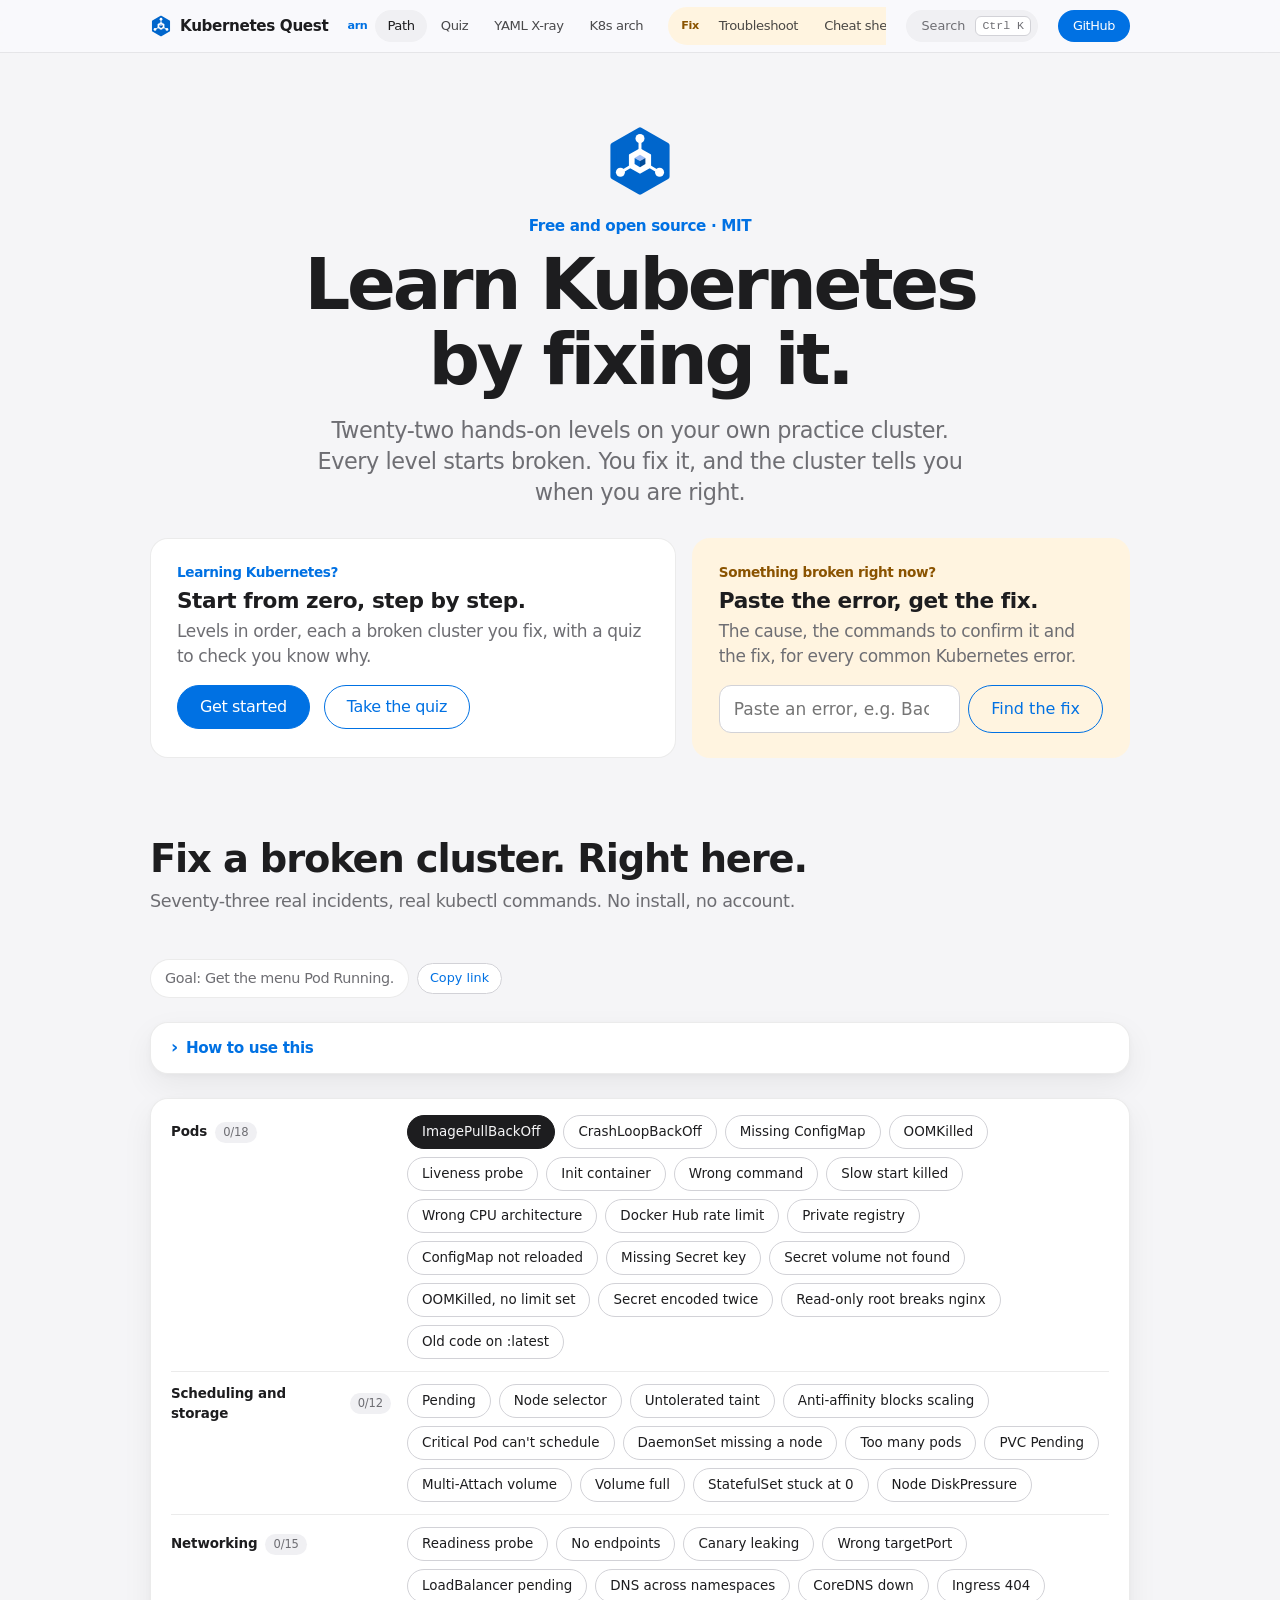
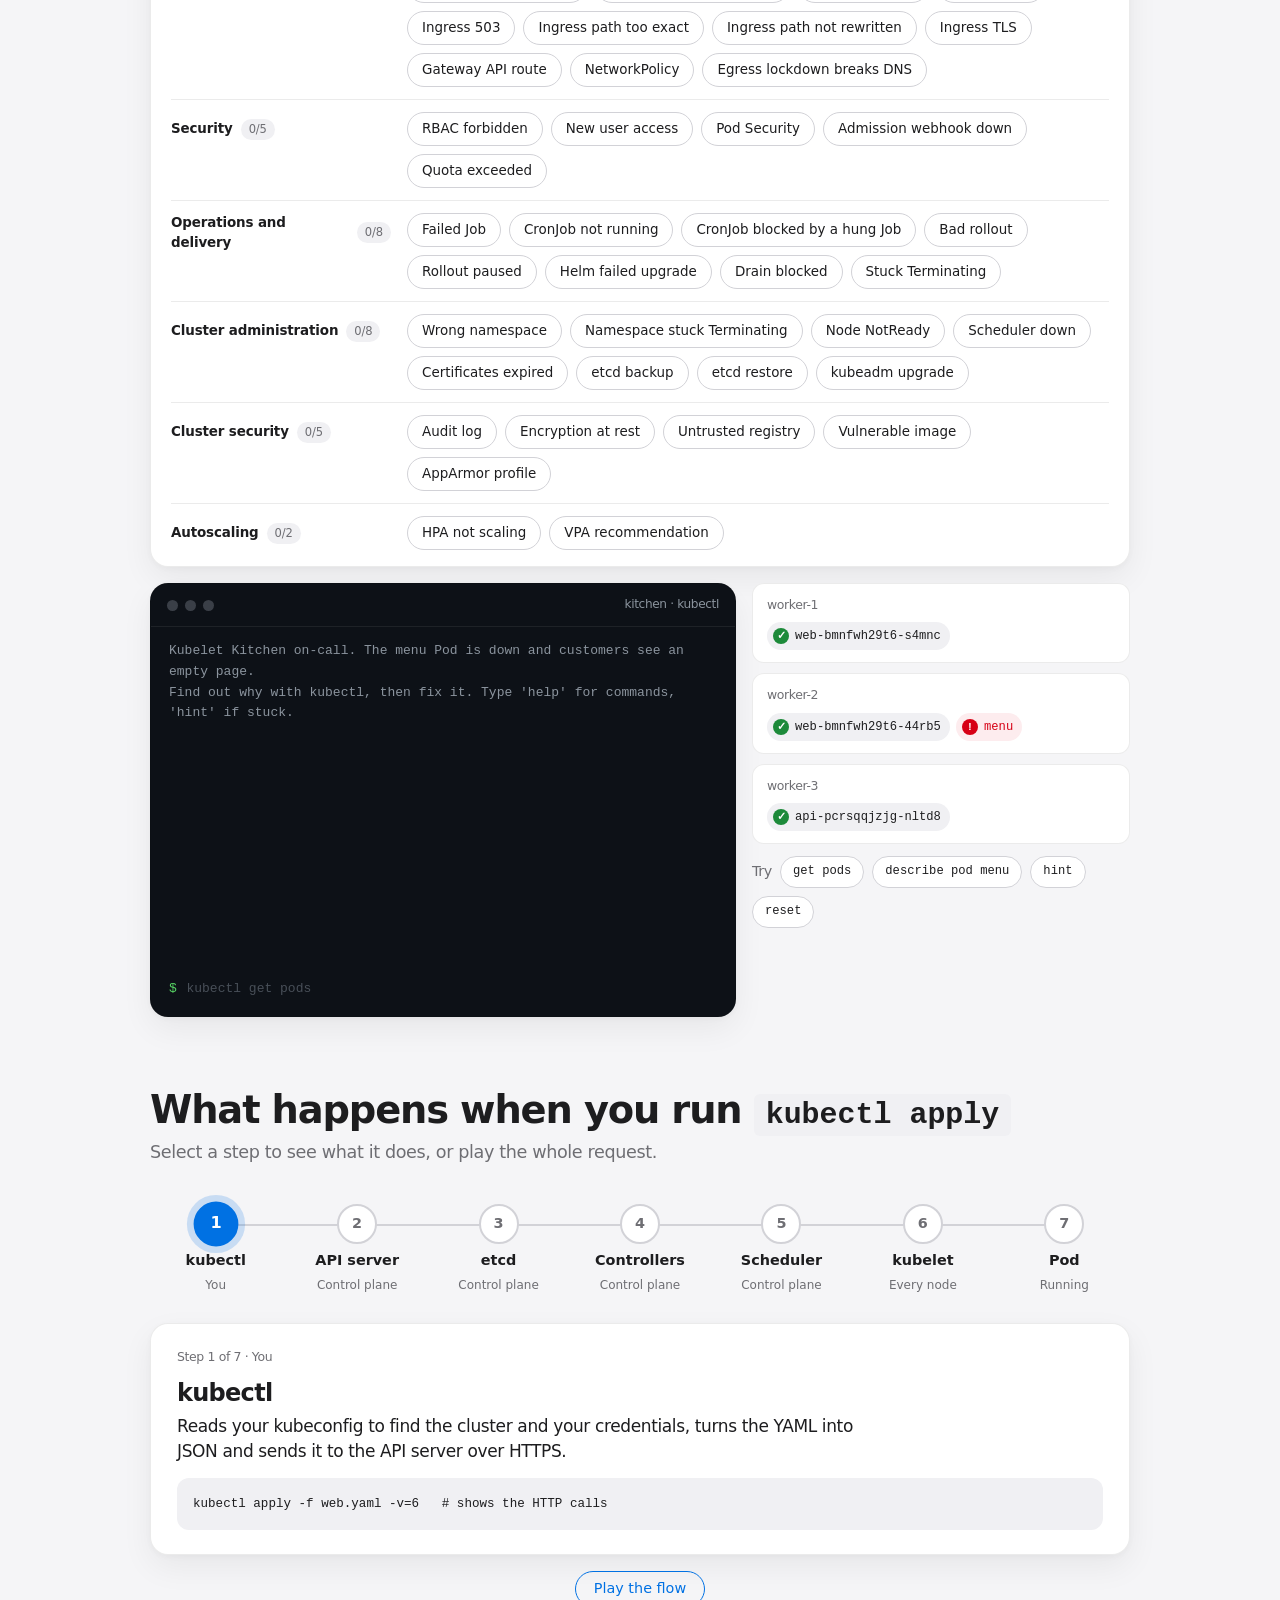
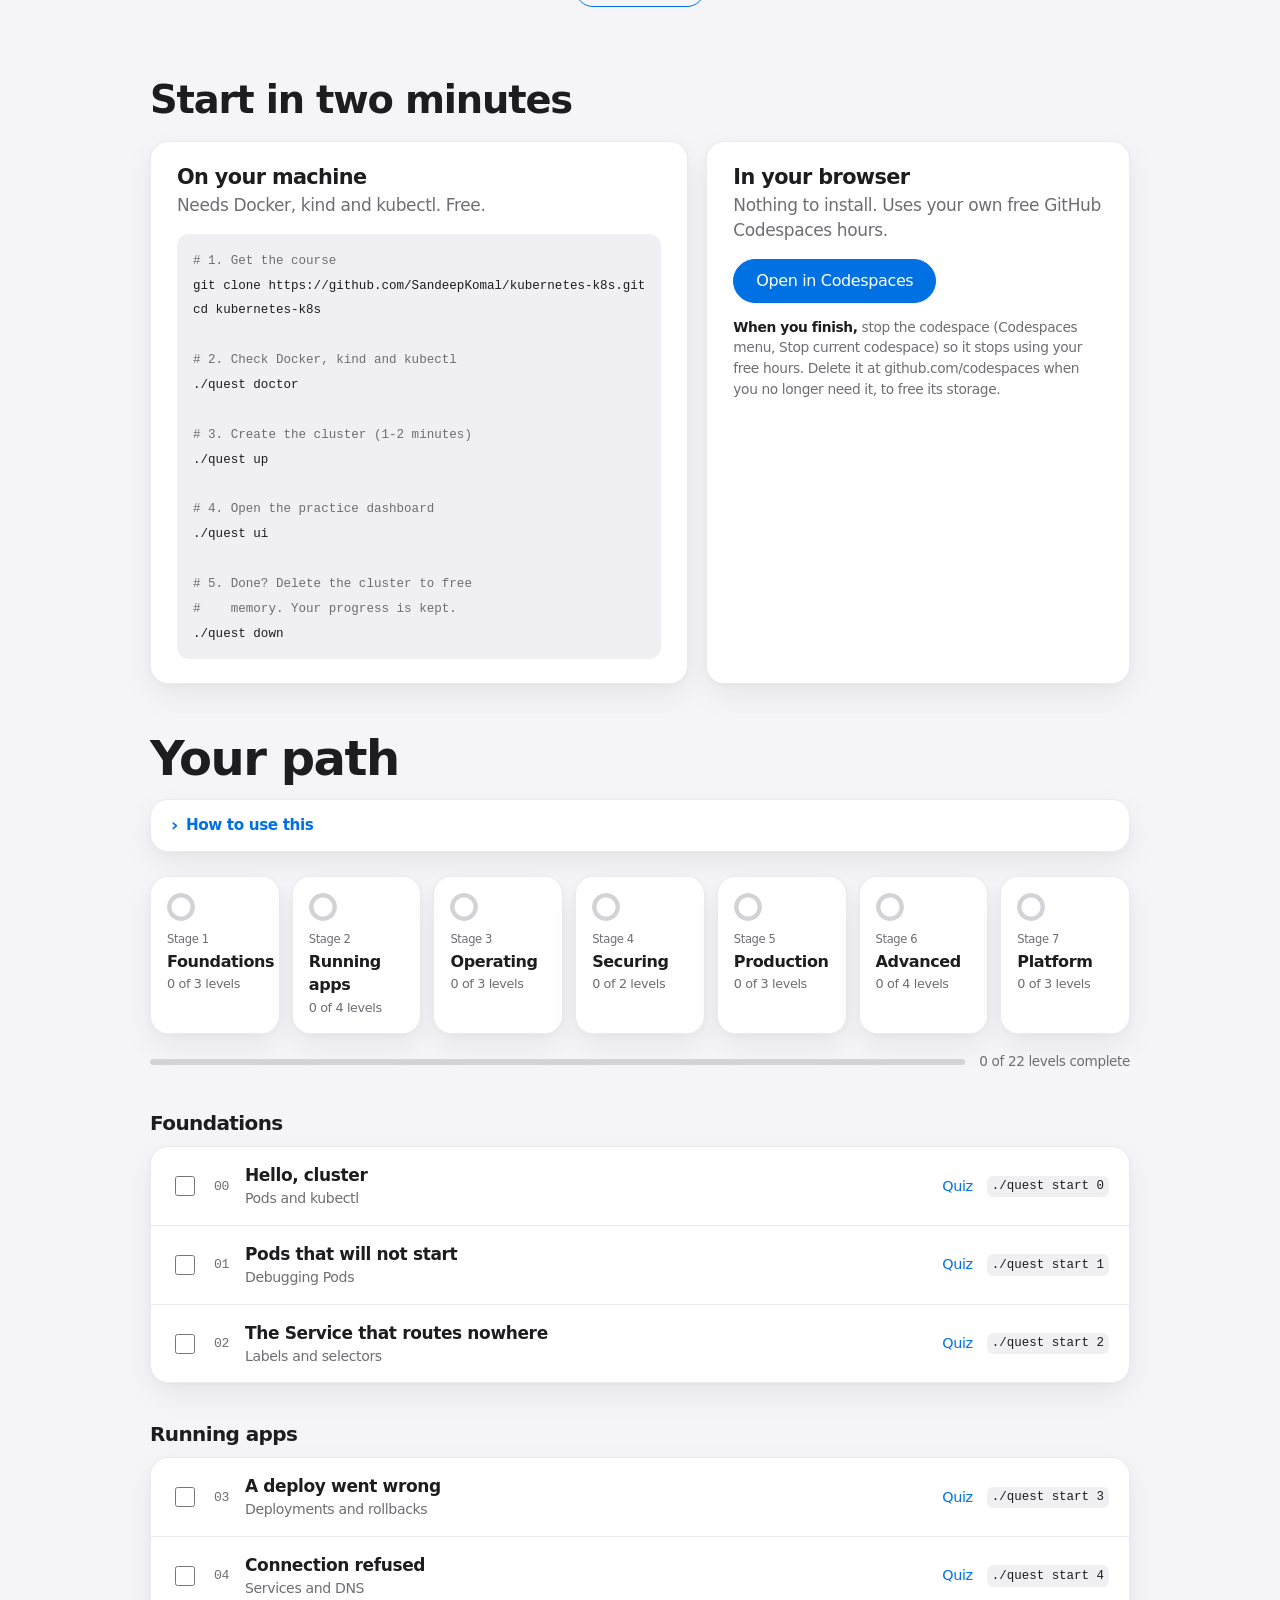
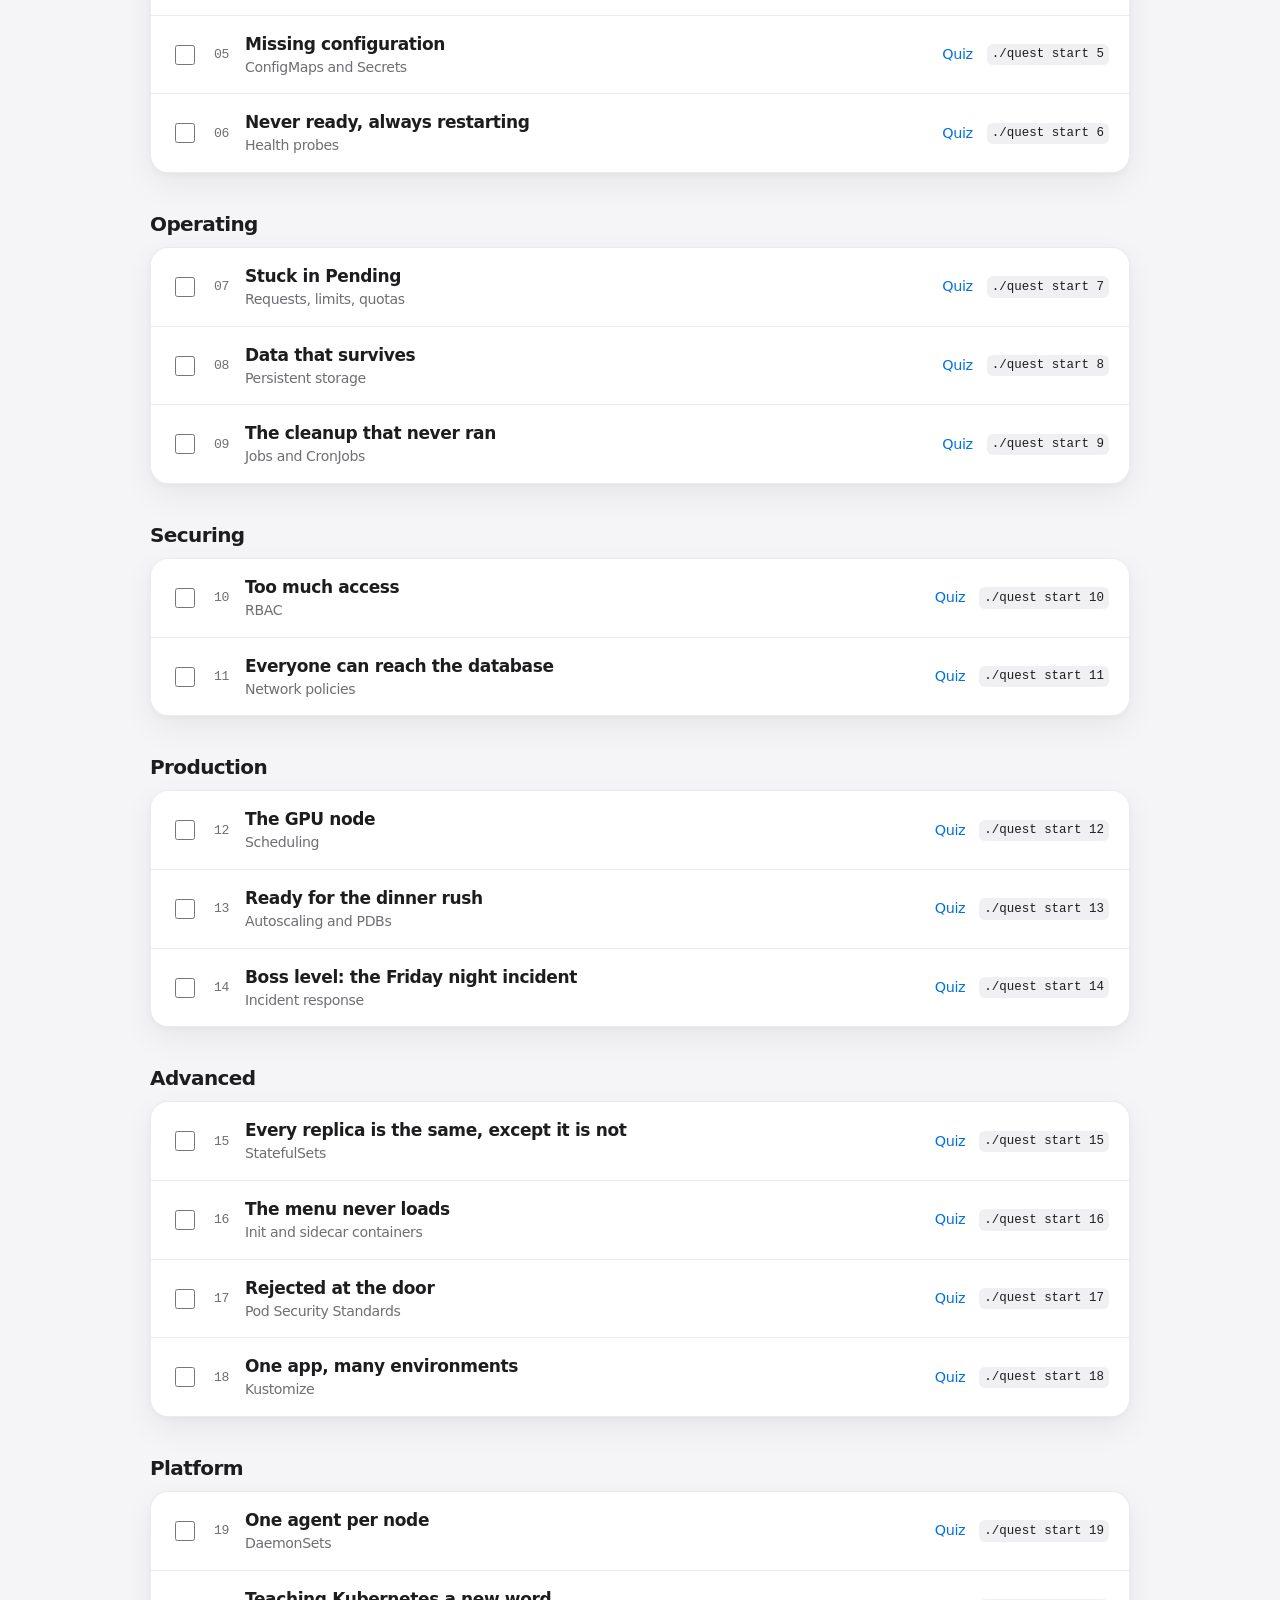
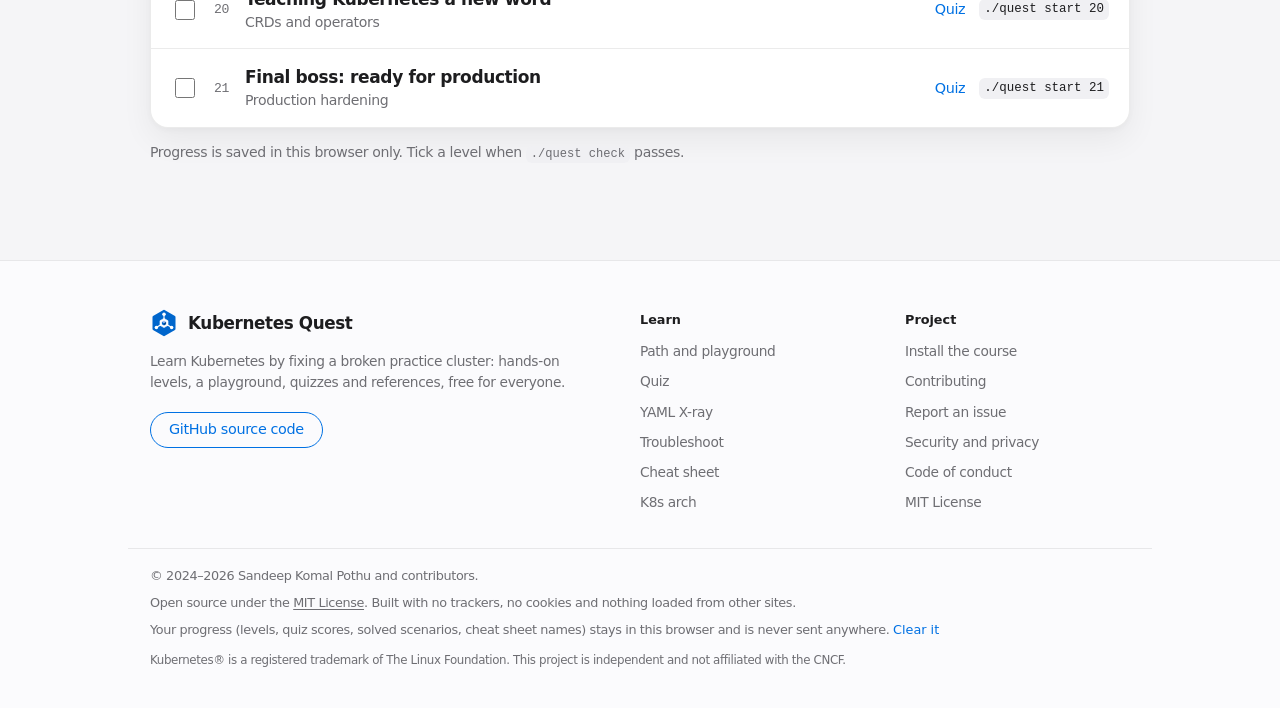
==== commit e492a41e: "Split the site into Learn and Fix modes People arrive either to learn Kubernetes or because somethin" ====
--- a/site/index.html
+++ b/site/index.html
@@ -24,12 +24,18 @@
         Kubernetes Quest
       </a>
       <nav aria-label="Sections">
-        <a href="#path" data-tab="path">Path</a>
-        <a href="#quiz" data-tab="quiz">Quiz</a>
-        <a href="#xray" data-tab="xray">YAML X-ray</a>
-        <a href="#doctor" data-tab="doctor">Troubleshoot</a>
-        <a href="#cheats" data-tab="cheats">Cheat sheet</a>
-        <a href="#arch" data-tab="arch">K8s arch</a>
+        <div class="mode learn" role="group" aria-label="Learn">
+          <span class="mode-k">Learn</span>
+          <a href="#path" data-tab="path">Path</a>
+          <a href="#quiz" data-tab="quiz">Quiz</a>
+          <a href="#xray" data-tab="xray">YAML X-ray</a>
+          <a href="#arch" data-tab="arch">K8s arch</a>
+        </div>
+        <div class="mode fix" role="group" aria-label="Fix">
+          <span class="mode-k">Fix</span>
+          <a href="#doctor" data-tab="doctor">Troubleshoot</a>
+          <a href="#cheats" data-tab="cheats">Cheat sheet</a>
+        </div>
       </nav>
       <button type="button" class="kbd-btn" id="palette-open" aria-label="Search the site (Ctrl+K)"><span>Search</span><kbd id="palette-key">Ctrl K</kbd></button>
       <a class="gh" id="gh-link" href="#">GitHub</a>
@@ -43,9 +49,19 @@
         <p class="eyebrow">Free and open source · MIT</p>
         <h1>Learn Kubernetes<br>by fixing it.</h1>
         <p class="sub">Twenty-two hands-on levels on your own practice cluster. Every level starts broken. You fix it, and the cluster tells you when you are right.</p>
-        <div class="ctas">
-          <a class="pill primary" id="cta-start" href="#">Get started</a>
-          <a class="pill" href="#quiz">Take the quiz</a>
+        <div class="doors">
+          <div class="door learn">
+            <p class="door-k">Learning Kubernetes?</p>
+            <h2>Start from zero, step by step.</h2>
+            <p>Levels in order, each a broken cluster you fix, with a quiz to check you know why.</p>
+            <div class="ctas"><a class="pill primary" id="cta-start" href="#">Get started</a><a class="pill" href="#quiz">Take the quiz</a></div>
+          </div>
+          <div class="door fix">
+            <p class="door-k">Something broken right now?</p>
+            <h2>Paste the error, get the fix.</h2>
+            <p>The cause, the commands to confirm it and the fix, for every common Kubernetes error.</p>
+            <div class="door-search"><input id="door-q" type="search" placeholder="Paste an error, e.g. Back-off restarting failed container" aria-label="Paste an error" autocomplete="off" spellcheck="false"><button type="button" class="pill" id="door-go">Find the fix</button></div>
+          </div>
         </div>
       </div>
 
@@ -179,8 +195,9 @@
     </section>
 
     <section id="tab-doctor" class="tab" hidden>
-      <h2>Troubleshooting reference</h2>
-      <p class="lede">Paste the error you see, or pick a symptom. Each entry gives the exact error, the cause, the commands that confirm it, the fix, how to prevent it, and a scenario to practise it. Also as a <a href="problems.html">single page of every problem</a>.</p>
+      <p class="mode-banner"><strong>Fix mode.</strong> For when something is broken right now. Learning Kubernetes instead? <a href="#path">Start the path</a>.</p>
+      <h2>Stuck on an error?</h2>
+      <p class="lede">Paste the error you see, or pick a symptom. Each entry explains why it happens, how to confirm it and how to fix and prevent it, then gives you a safe scenario to break and fix it yourself, so you recognise it next time. Also as a <a href="problems.html">single page of every problem</a>.</p>
       <div class="guide-slot" data-guide="doctor"></div>
       <label class="field">Search, or paste an error
         <input id="doctor-q" type="search" placeholder="Back-off restarting failed container, 403, OOMKilled, hpa..." autocomplete="off" spellcheck="false">
--- a/site/style.css
+++ b/site/style.css
@@ -12,7 +12,7 @@
   --accent-hover: #0077ed;
   --accent-soft: #e8f1fc;
   --on-accent: #ffffff;
-  --k8s: #326ce5;
+  --k8s: var(--accent);
   --ok: #1d8a3a;
   --ok-soft: #e9f6ec;
   --bad: #d70015;
@@ -95,6 +95,13 @@
 .top nav a { color: var(--text); opacity: .8; padding: 6px 12px; border-radius: 99px; white-space: nowrap; font-size: .82rem; transition: opacity .2s, background .2s; }
 .top nav a:hover { opacity: 1; text-decoration: none; }
 .top nav a[aria-current="page"] { opacity: 1; background: var(--code-bg); font-weight: 500; }
+/* Two modes: Learn (the course) and Fix (the reference for something broken now). */
+.top nav { align-items: center; gap: 10px; }
+.mode { display: flex; align-items: center; gap: 2px; padding: 3px; border-radius: 99px; }
+.mode-k { font-size: .7rem; font-weight: 600; padding: 0 6px 0 10px; color: var(--accent); }
+.mode.fix { background: var(--warn-soft); }
+.mode.fix .mode-k { color: var(--warn-text); }
+.mode.fix a[aria-current="page"] { background: var(--surface); }
 /* The brand blue in both themes: white text on it keeps a 4.7:1 contrast. */
 .gh {
   display: inline-flex; align-items: center; font-size: .8rem; font-weight: 500; color: #fff;
@@ -122,6 +129,19 @@
 .pill.primary { background: var(--accent); color: var(--on-accent); }
 .pill.primary:hover { background: var(--accent-hover); }
 .small-pill { min-height: 36px; padding: 0 18px; font-size: .9rem; }
+.doors { display: grid; grid-template-columns: 1.2fr 1fr; gap: 16px; max-width: 980px; margin: 8px auto 0; text-align: left; }
+.door { padding: 24px 26px; border-radius: var(--radius); border: 1px solid var(--hair); background: var(--surface); display: flex; flex-direction: column; gap: 6px; }
+.door h2 { margin: 0; font-size: 1.35rem; letter-spacing: -.02em; }
+.door p { margin: 0; color: var(--muted); }
+.door .door-k { font-size: .85rem; font-weight: 600; color: var(--accent); }
+.door.fix { background: var(--warn-soft); border-color: transparent; }
+.door.fix .door-k { color: var(--warn-text); }
+.door .ctas { justify-content: flex-start; margin-top: 10px; }
+.door-search { display: flex; gap: 8px; margin-top: 10px; }
+.door-search input { flex: 1; min-width: 0; border-radius: 99px; }
+.mode-banner { margin: 32px 0 0; padding: 12px 16px; border-radius: var(--radius-sm); background: var(--warn-soft); font-size: .95rem; }
+.mode-banner + h2 { margin-top: 32px; }
+.mode-banner strong { color: var(--warn-text); }
 
 .section-title { font-size: clamp(1.7rem, 3.5vw, 2.4rem); font-weight: 700; margin: 72px 0 8px; }
 .section-title code { font-size: .78em; }
@@ -144,7 +164,7 @@
   transition: background .35s var(--ease), border-color .35s var(--ease), color .35s var(--ease), transform .35s var(--ease), box-shadow .35s var(--ease);
 }
 .step.past .dot { border-color: var(--k8s); color: var(--k8s); }
-.step.on .dot { background: var(--k8s); border-color: var(--k8s); color: #fff; transform: scale(1.12); box-shadow: 0 0 0 6px rgba(50, 108, 229, .18); }
+.step.on .dot { background: var(--k8s); border-color: var(--k8s); color: #fff; transform: scale(1.12); box-shadow: 0 0 0 6px color-mix(in srgb, var(--accent) 18%, transparent); }
 .step-name { font-weight: 600; font-size: .9rem; text-align: center; }
 .step-role { font-size: .75rem; color: var(--muted); text-align: center; }
 .flow-detail { min-height: 196px; }
@@ -320,6 +340,8 @@
 .problem pre.fix-error { white-space: pre-wrap; overflow-wrap: anywhere; }
 .problem li { overflow-wrap: anywhere; }
 .problem .doctor-practise { margin: 0 0 8px; }
+.learn-it { margin-top: 24px; padding: 18px 20px; border-radius: var(--radius-sm); background: var(--accent-soft); border: 1px solid var(--hair); }
+.problem .learn-it h4 { margin-top: 0; color: var(--text); }
 .fix-head { display: flex; justify-content: space-between; align-items: flex-start; gap: 12px; margin-bottom: 4px; }
 
 /* problems.html: every entry on one static page */
@@ -385,7 +407,11 @@
   .top-inner { gap: 6px 10px; flex-wrap: wrap; height: auto; padding-top: 8px; padding-bottom: 6px; }
   .gh { display: none; }
   .brand { font-size: .95rem; flex: 1; }
-  .top nav { order: 3; flex-basis: 100%; display: grid; grid-template-columns: repeat(3, 1fr); gap: 2px; margin: 0 -8px; }
+  .top nav { order: 3; flex-basis: 100%; flex-wrap: wrap; gap: 6px; margin: 0 -8px; }
+  .mode { flex-wrap: wrap; justify-content: center; }
+  .mode-k { padding: 0 4px 0 8px; }
+  .doors { grid-template-columns: 1fr; }
+  .door-search { flex-direction: column; }
   .top nav a { padding: 6px 4px; text-align: center; }
   .hero { padding: 48px 0 24px; }
   .flow { grid-template-columns: repeat(3, minmax(0, 1fr)); }
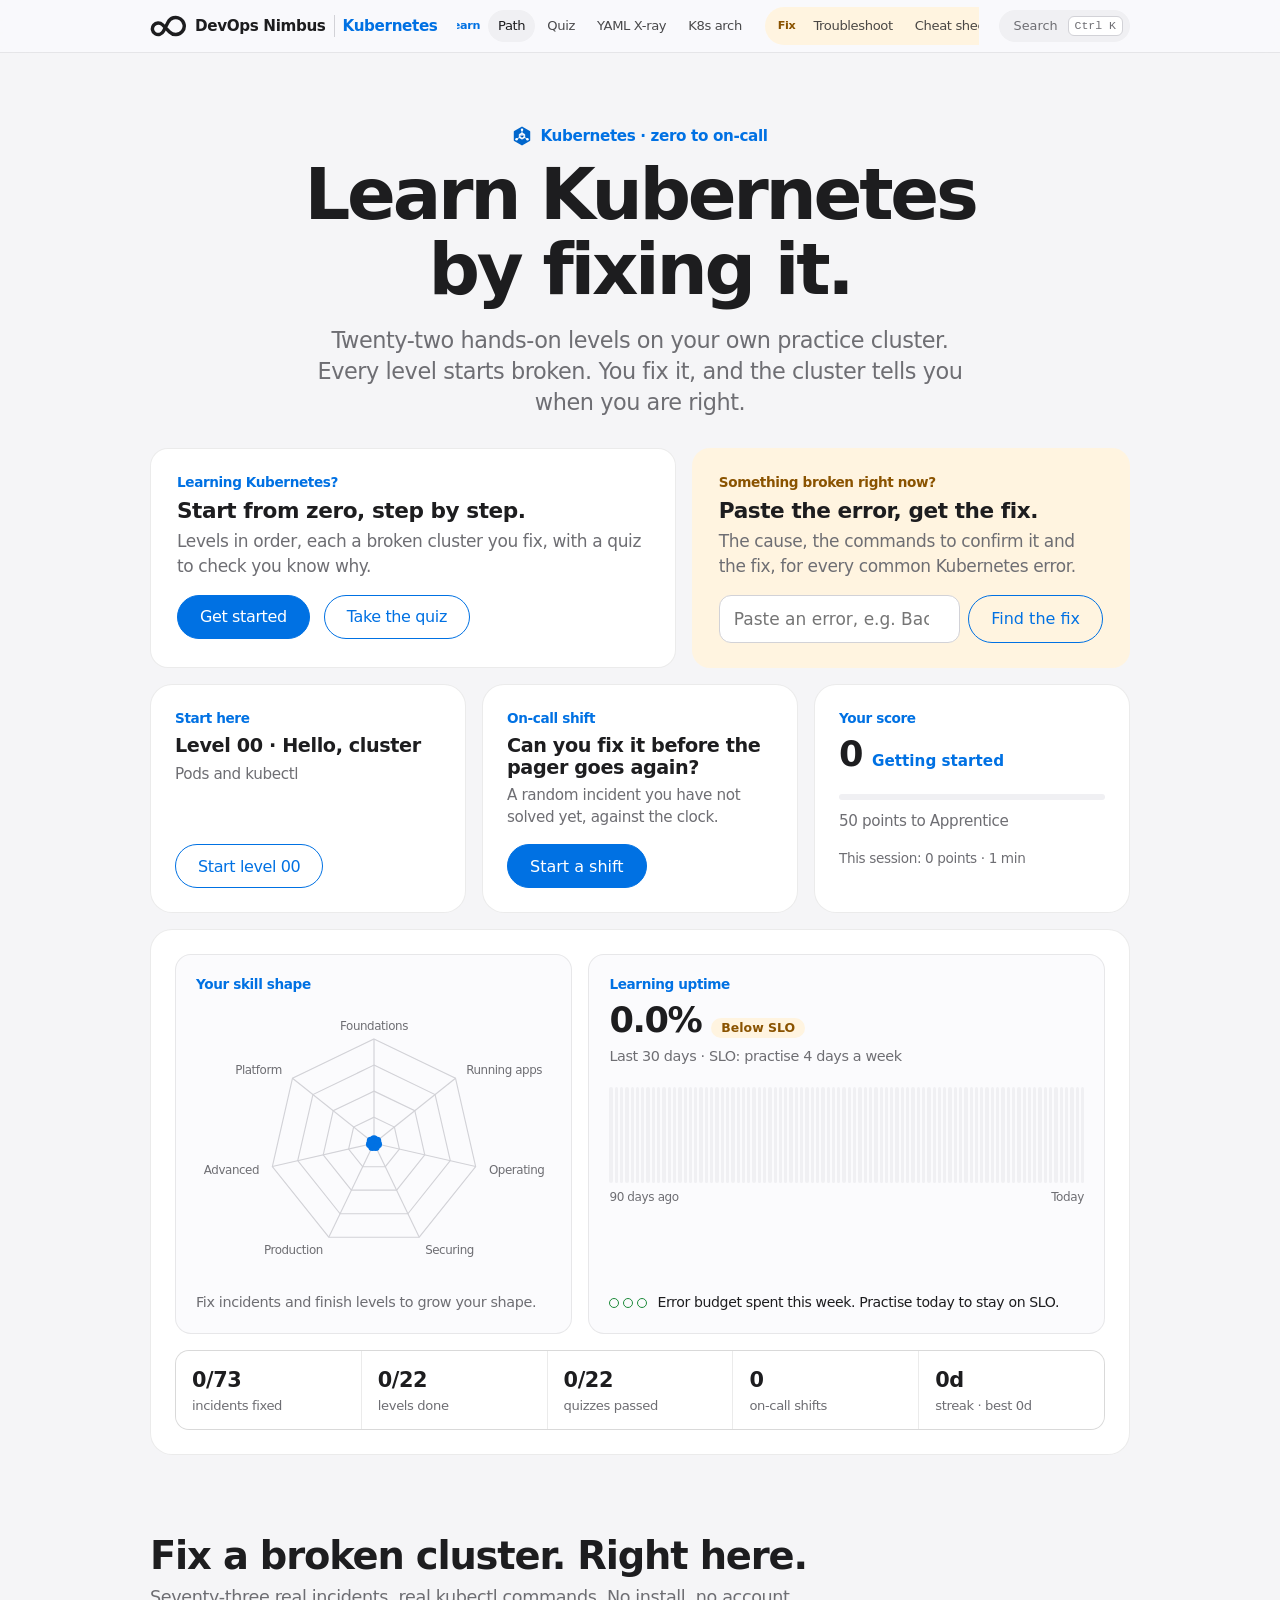
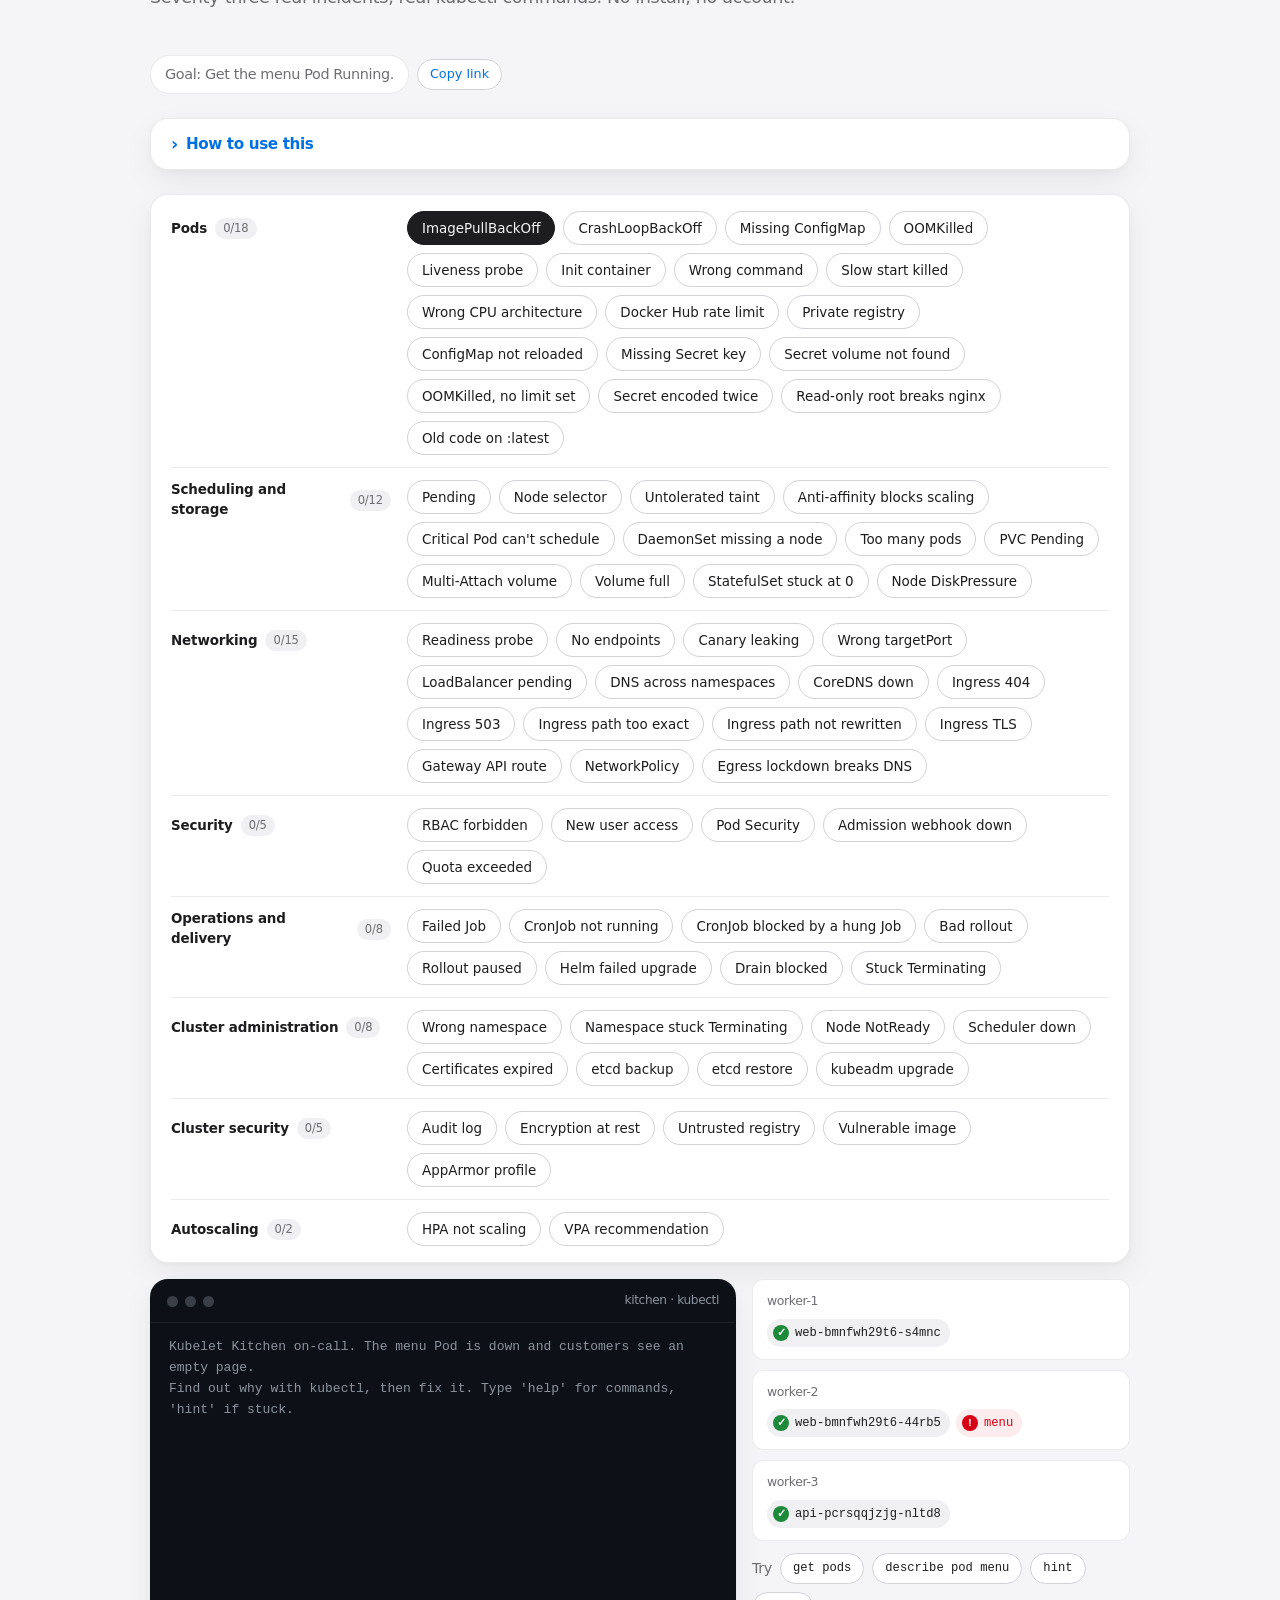
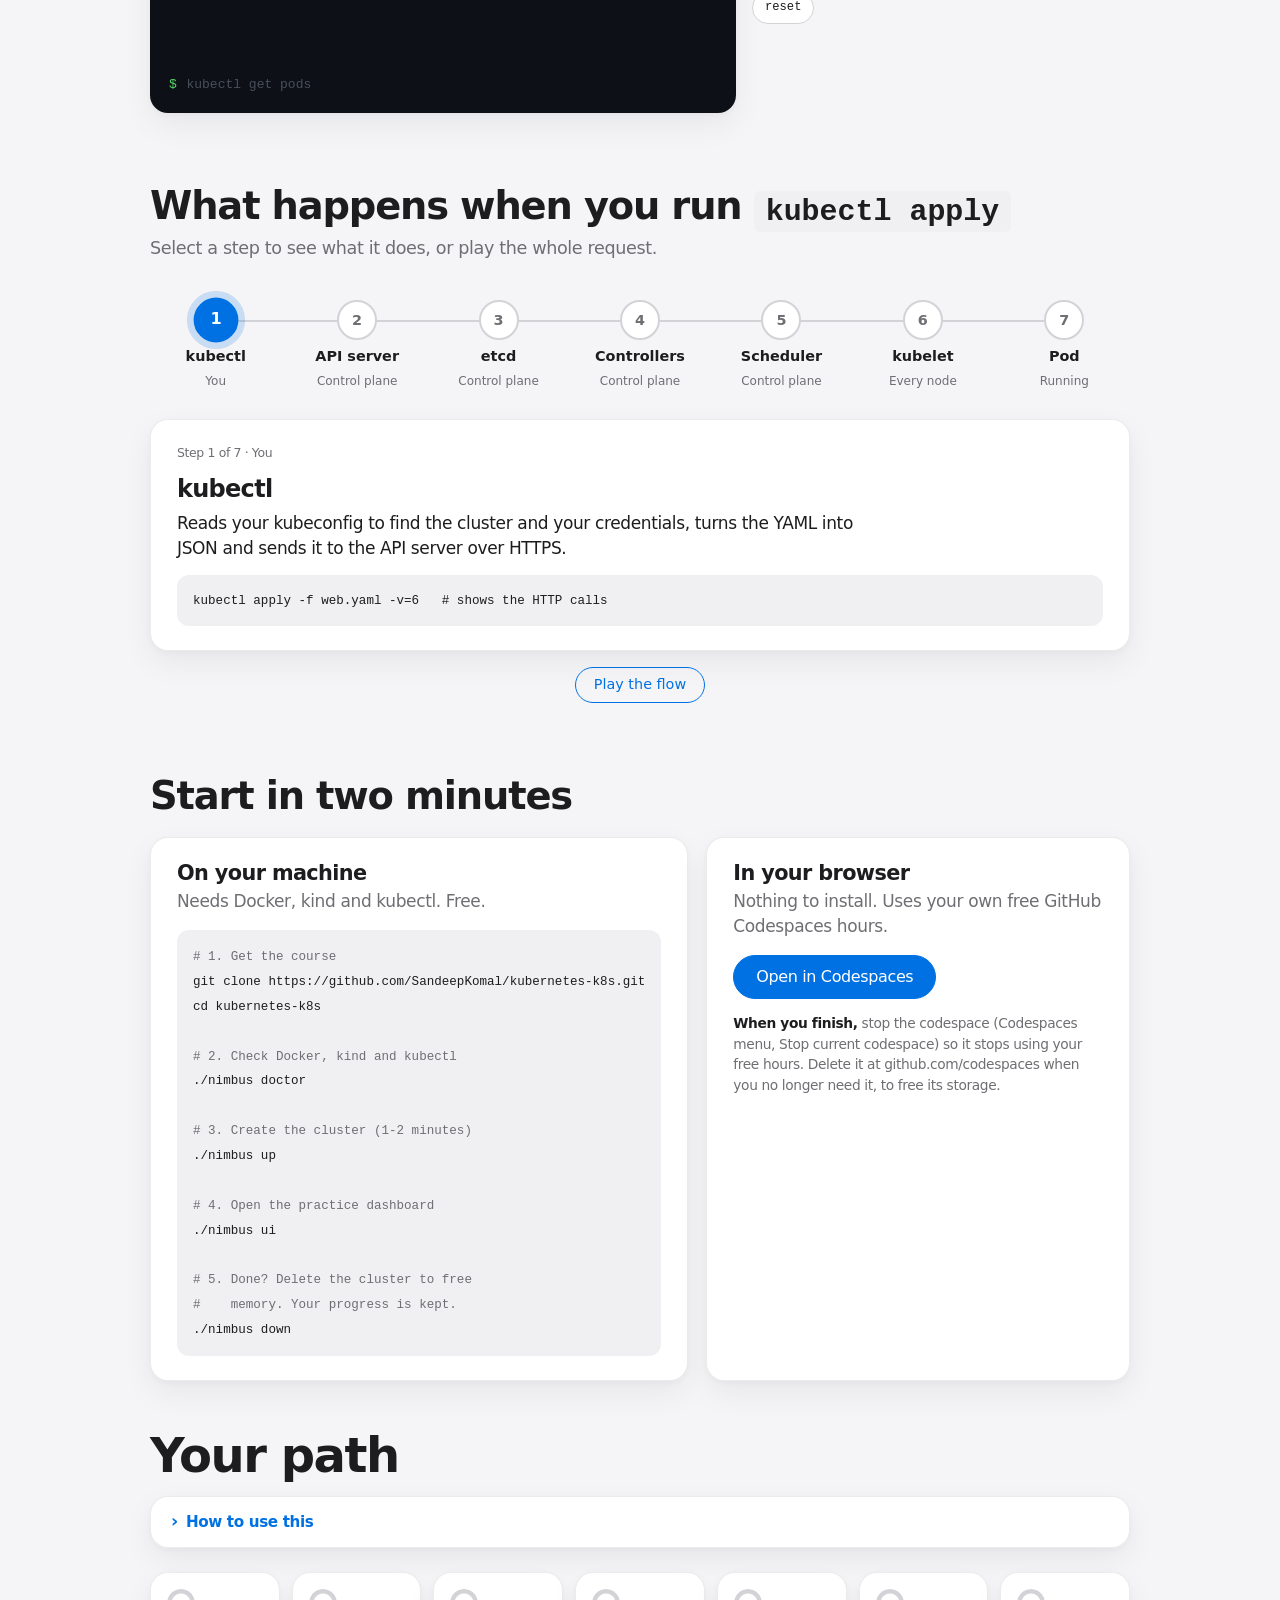
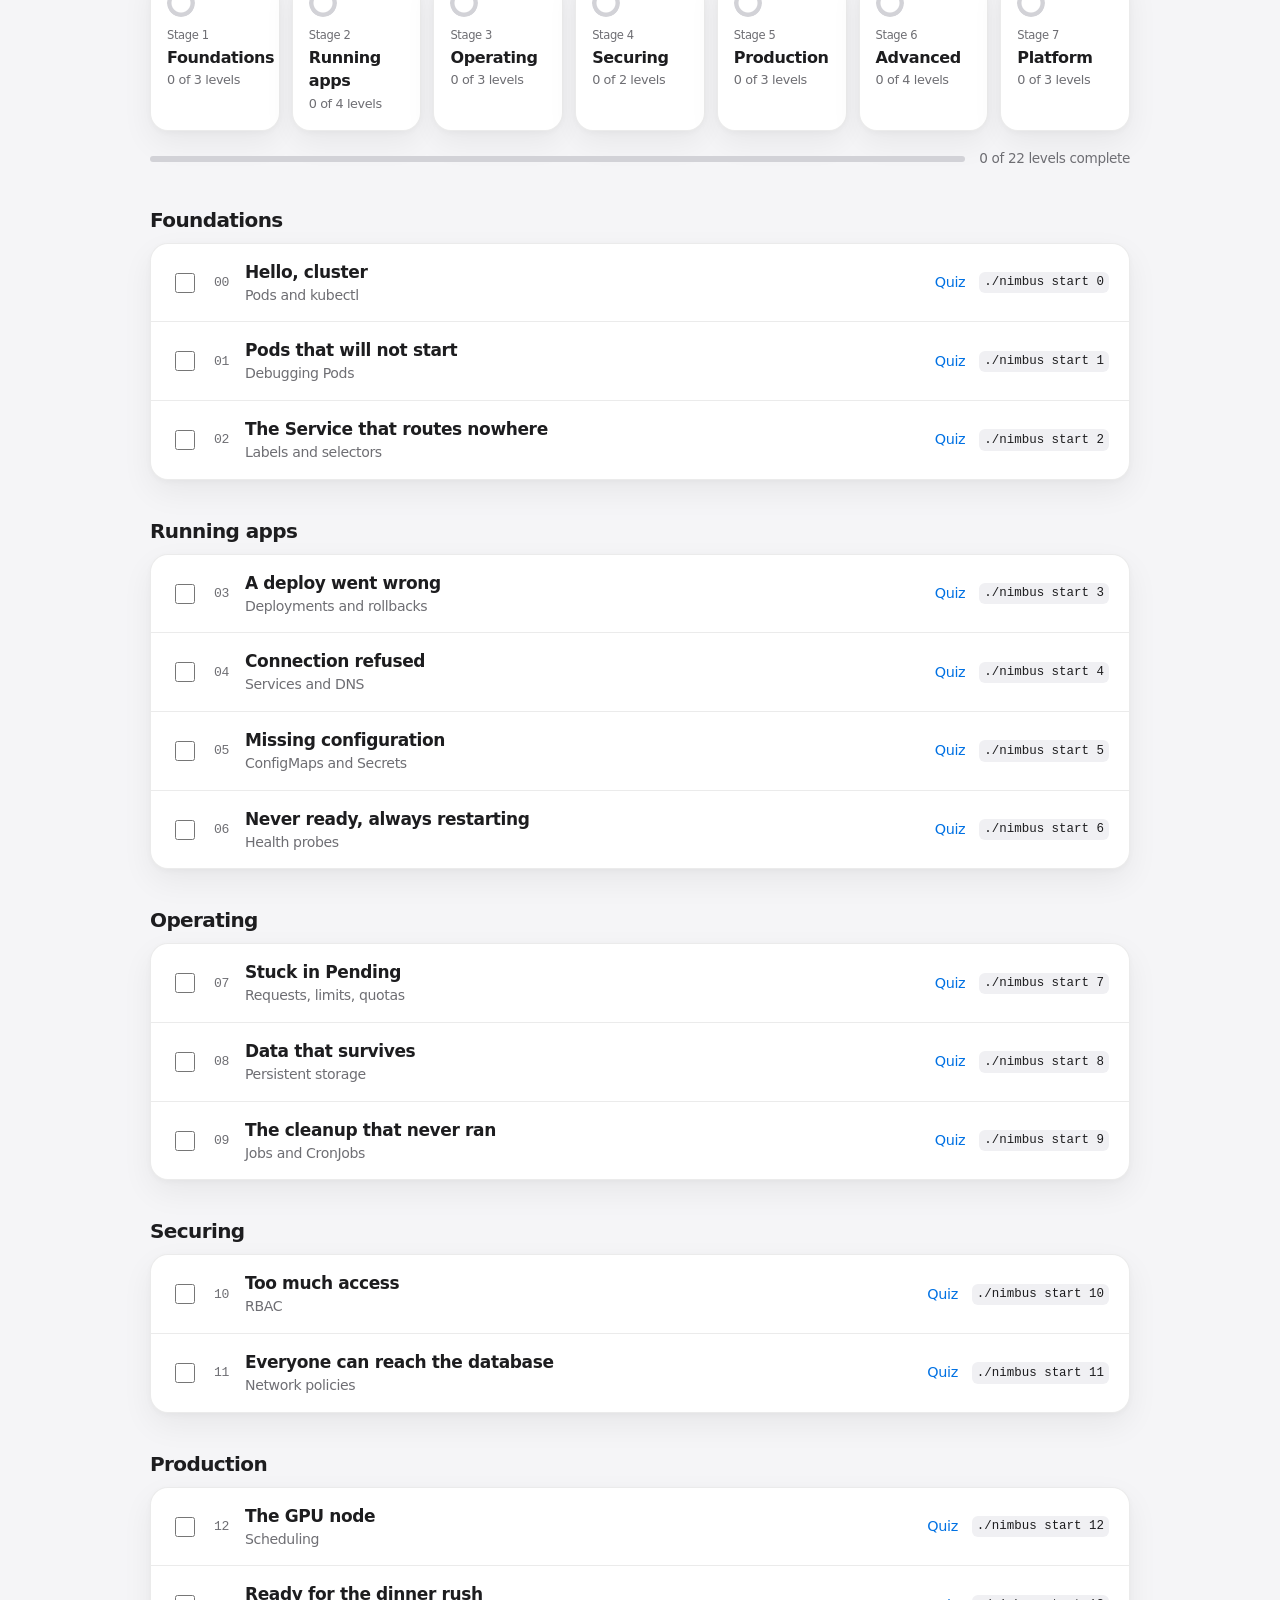
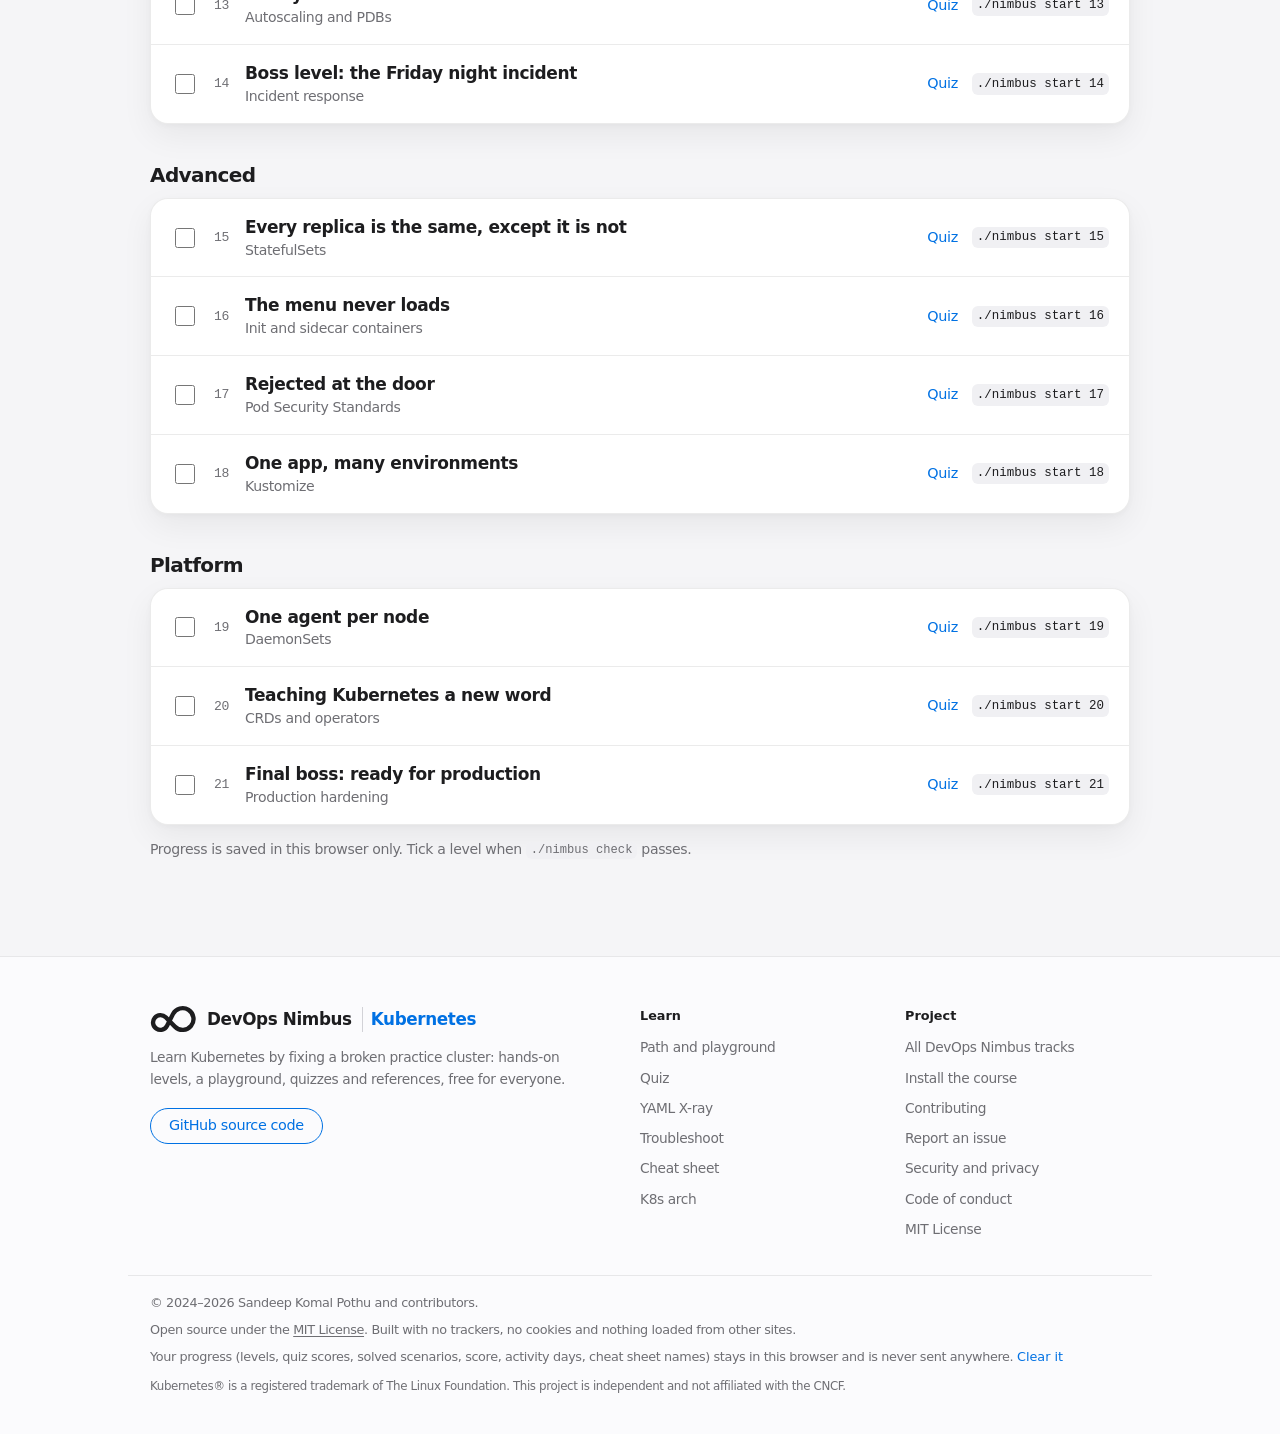
==== commit 8cec1623: "Rename to DevOps Nimbus and add the learning loop to the site The course joins the DevOps Nimbus tra" ====
--- a/site/index.html
+++ b/site/index.html
@@ -6,22 +6,22 @@
   <meta http-equiv="Content-Security-Policy" content="default-src 'self'; script-src 'self'; style-src 'self'; img-src 'self' data:; connect-src 'none'; base-uri 'none'; form-action 'none'">
   <meta name="description" content="Learn Kubernetes by fixing a broken practice cluster: 22 hands-on levels, a browser playground of real incidents, quizzes, a YAML X-ray, a searchable reference of Kubernetes errors and fixes, and a kubectl cheat sheet.">
   <meta property="og:type" content="website">
-  <meta property="og:site_name" content="Kubernetes Quest">
-  <meta property="og:title" content="Kubernetes Quest: learn Kubernetes by fixing it">
+  <meta property="og:site_name" content="DevOps Nimbus">
+  <meta property="og:title" content="Kubernetes, zero to on-call · DevOps Nimbus">
   <meta property="og:description" content="Free hands-on Kubernetes course: fix real incidents in a browser playground, and look up any Kubernetes error with its cause, fix and the commands that confirm it.">
   <meta property="og:url" content="https://sandeepkomal.github.io/kubernetes-k8s/">
   <link rel="canonical" href="https://sandeepkomal.github.io/kubernetes-k8s/">
-  <title>Kubernetes Quest</title>
+  <title>Kubernetes · DevOps Nimbus</title>
   <link rel="stylesheet" href="style.css">
-  <link rel="icon" href="logo.svg" type="image/svg+xml">
+  <link rel="icon" href="favicon.svg" type="image/svg+xml">
 </head>
 <body>
   <a class="skip" href="#main">Skip to content</a>
   <header class="top">
     <div class="wrap top-inner">
-      <a class="brand" href="#path" aria-label="Kubernetes Quest home">
-        <img src="logo.svg" alt="" width="22" height="22">
-        Kubernetes Quest
+      <a class="brand" href="#path" aria-label="DevOps Nimbus Kubernetes, home">
+        <img class="mark" src="nimbus.svg" alt="" width="37" height="22">
+        DevOps Nimbus <span class="brand-track">Kubernetes</span>
       </a>
       <nav aria-label="Sections">
         <div class="mode learn" role="group" aria-label="Learn">
@@ -38,15 +38,13 @@
         </div>
       </nav>
       <button type="button" class="kbd-btn" id="palette-open" aria-label="Search the site (Ctrl+K)"><span>Search</span><kbd id="palette-key">Ctrl K</kbd></button>
-      <a class="gh" id="gh-link" href="#">GitHub</a>
     </div>
   </header>
 
   <main id="main" class="wrap">
     <section id="tab-path" class="tab">
       <div class="hero">
-        <img class="hero-logo" src="logo.svg" alt="" width="72" height="72">
-        <p class="eyebrow">Free and open source · MIT</p>
+        <p class="eyebrow"><img class="eyebrow-logo" src="logo.svg" alt="" width="20" height="20">Kubernetes · zero to on-call</p>
         <h1>Learn Kubernetes<br>by fixing it.</h1>
         <p class="sub">Twenty-two hands-on levels on your own practice cluster. Every level starts broken. You fix it, and the cluster tells you when you are right.</p>
         <div class="doors">
@@ -63,6 +61,7 @@
             <div class="door-search"><input id="door-q" type="search" placeholder="Paste an error, e.g. Back-off restarting failed container" aria-label="Paste an error" autocomplete="off" spellcheck="false"><button type="button" class="pill" id="door-go">Find the fix</button></div>
           </div>
         </div>
+        <section class="engage" id="engage" aria-label="Your learning"></section>
       </div>
 
       <section class="playground" aria-labelledby="pg-title">
@@ -114,17 +113,17 @@
 cd kubernetes-k8s
 
 <span class="cm"># 2. Check Docker, kind and kubectl</span>
-./quest doctor
+./nimbus doctor
 
 <span class="cm"># 3. Create the cluster (1-2 minutes)</span>
-./quest up
+./nimbus up
 
 <span class="cm"># 4. Open the practice dashboard</span>
-./quest ui
+./nimbus ui
 
 <span class="cm"># 5. Done? Delete the cluster to free</span>
 <span class="cm">#    memory. Your progress is kept.</span>
-./quest down</code></pre>
+./nimbus down</code></pre>
           </div>
           <div class="card">
             <h3>In your browser</h3>
@@ -143,7 +142,7 @@
         <span id="bar-text"></span>
       </div>
       <div id="levels"></div>
-      <p class="note">Progress is saved in this browser only. Tick a level when <code>./quest check</code> passes.</p>
+      <p class="note">Progress is saved in this browser only. Tick a level when <code>./nimbus check</code> passes.</p>
     </section>
 
     <section id="tab-quiz" class="tab" hidden>
@@ -233,8 +232,8 @@
     <div class="wrap foot-grid">
       <div class="foot-brand">
         <a class="brand" href="#path">
-          <img src="logo.svg" alt="" width="28" height="28">
-          Kubernetes Quest
+          <img class="mark" src="nimbus.svg" alt="" width="47" height="28">
+          DevOps Nimbus <span class="brand-track">Kubernetes</span>
         </a>
         <p>Learn Kubernetes by fixing a broken practice cluster: hands-on levels, a playground, quizzes and references, free for everyone.</p>
         <a class="pill small-pill foot-gh" data-repo="" href="#">GitHub source code</a>
@@ -250,6 +249,7 @@
       </nav>
       <nav class="foot-col" aria-label="Project">
         <h2>Project</h2>
+        <a href="https://sandeepkomal.github.io/devops-nimbus/">All DevOps Nimbus tracks</a>
         <a data-repo="#installation" href="#">Install the course</a>
         <a data-repo="/blob/main/CONTRIBUTING.md" href="#">Contributing</a>
         <a data-repo="/issues/new/choose" href="#">Report an issue</a>
@@ -261,7 +261,7 @@
     <div class="wrap foot-base">
       <p>© 2024–2026 Sandeep Komal Pothu and contributors.</p>
       <p>Open source under the <a data-repo="/blob/main/LICENSE" href="#">MIT License</a>. Built with no trackers, no cookies and nothing loaded from other sites.</p>
-      <p>Your progress (levels, quiz scores, solved scenarios, cheat sheet names) stays in this browser and is never sent anywhere. <button type="button" class="link-btn" id="forget">Clear it</button></p>
+      <p>Your progress (levels, quiz scores, solved scenarios, score, activity days, cheat sheet names) stays in this browser and is never sent anywhere. <button type="button" class="link-btn" id="forget">Clear it</button></p>
       <p class="foot-tm">Kubernetes® is a registered trademark of The Linux Foundation. This project is independent and not affiliated with the CNCF.</p>
     </div>
   </footer>
@@ -279,5 +279,6 @@
   <script src="playground.js"></script>
   <script src="xray-explain.js"></script>
   <script src="architecture.js"></script>
+  <script src="engage.js"></script>
 </body>
 </html>
--- a/site/style.css
+++ b/site/style.css
@@ -1,4 +1,4 @@
-/* Kubernetes Quest companion site.
+/* DevOps Nimbus Kubernetes companion site.
    Calm, product-page styling: system font, generous space, one accent. */
 :root {
   --bg: #f5f5f7;
@@ -92,7 +92,7 @@
 .brand:hover { text-decoration: none; }
 .brand img { display: block; width: 22px; height: 22px; }
 .top nav { display: flex; gap: 2px; overflow-x: auto; flex: 1; justify-content: center; scrollbar-width: none; }
-.top nav a { color: var(--text); opacity: .8; padding: 6px 12px; border-radius: 99px; white-space: nowrap; font-size: .82rem; transition: opacity .2s, background .2s; }
+.top nav a { color: var(--text); opacity: .8; padding: 6px 10px; border-radius: 99px; white-space: nowrap; font-size: .82rem; transition: opacity .2s, background .2s; }
 .top nav a:hover { opacity: 1; text-decoration: none; }
 .top nav a[aria-current="page"] { opacity: 1; background: var(--code-bg); font-weight: 500; }
 /* Two modes: Learn (the course) and Fix (the reference for something broken now). */
@@ -102,19 +102,12 @@
 .mode.fix { background: var(--warn-soft); }
 .mode.fix .mode-k { color: var(--warn-text); }
 .mode.fix a[aria-current="page"] { background: var(--surface); }
-/* The brand blue in both themes: white text on it keeps a 4.7:1 contrast. */
-.gh {
-  display: inline-flex; align-items: center; font-size: .8rem; font-weight: 500; color: #fff;
-  background: #0071e3; border: 1px solid transparent; border-radius: 99px; padding: 6px 14px; transition: background .2s;
-}
-.gh:hover { background: #0062c4; color: #fff; text-decoration: none; }
 
 main { padding-top: 8px; padding-bottom: 64px; min-height: 70vh; }
 .tab > h2 { font-size: clamp(2rem, 4.5vw, 3rem); font-weight: 700; margin: 48px 0 14px; }
 
 /* Hero */
 .hero { text-align: center; padding: 72px 0 40px; }
-.hero-logo { display: block; margin: 0 auto 18px; width: 72px; height: 72px; }
 .eyebrow { color: var(--k8s); font-weight: 600; font-size: .95rem; margin: 0 0 10px; }
 .hero h1 { font-size: clamp(2.6rem, 7vw, 4.5rem); font-weight: 700; letter-spacing: -.045em; margin: 0 0 18px; line-height: 1.04; }
 .hero .sub { color: var(--muted); font-size: clamp(1.1rem, 2.2vw, 1.4rem); line-height: 1.38; max-width: 680px; margin: 0 auto 30px; letter-spacing: -.02em; }
@@ -394,6 +387,12 @@
 .foot-base a { color: inherit; text-decoration: underline; text-underline-offset: 2px; }
 .foot-base .foot-tm { margin-top: 4px; font-size: .74rem; }
 
+/* Brand and search on the first row, the Learn and Fix menus centred on the second. */
+@media (max-width: 1024px) {
+  .top-inner { gap: 6px 10px; flex-wrap: wrap; height: auto; padding-top: 8px; padding-bottom: 6px; }
+  .brand { flex: 1; }
+  .top nav { order: 3; flex-basis: 100%; flex-wrap: wrap; justify-content: center; gap: 6px; }
+}
 @media (max-width: 1000px) {
   .stages { grid-template-columns: repeat(4, minmax(0, 1fr)); }
 }
@@ -404,10 +403,6 @@
 }
 @media (max-width: 720px) {
   body { font-size: 16px; }
-  .top-inner { gap: 6px 10px; flex-wrap: wrap; height: auto; padding-top: 8px; padding-bottom: 6px; }
-  .gh { display: none; }
-  .brand { font-size: .95rem; flex: 1; }
-  .top nav { order: 3; flex-basis: 100%; flex-wrap: wrap; gap: 6px; margin: 0 -8px; }
   .mode { flex-wrap: wrap; justify-content: center; }
   .mode-k { padding: 0 4px 0 8px; }
   .doors { grid-template-columns: 1fr; }
@@ -610,7 +605,7 @@
 .opt.wrong { animation: kq-shake .36s var(--ease); }
 .feedback.ok, .feedback.bad { animation: kq-in var(--dur) var(--ease) both; }
 .copy, .chip, .pg-scn, .pg-pod { transition: border-color var(--dur-fast) var(--ease), background var(--dur-fast) var(--ease), transform var(--dur-fast) var(--ease); }
-.copy:active, .chip:active, .pg-scn:active, .pg-pod:active, .gh:active, .kbd-btn:active { transform: scale(.96); }
+.copy:active, .chip:active, .pg-scn:active, .pg-pod:active, .kbd-btn:active { transform: scale(.96); }
 .score, .pg-group-count, .doctor-group-count, .arch-step { font-variant-numeric: tabular-nums; }
 
 @media (prefers-reduced-motion: reduce) {
@@ -682,3 +677,57 @@
   .arch-edge, .arch-box, .arch-box rect, .arch-tip, .arch-dot { transition: none; }
   .arch-edge.is-on { animation: none; stroke-dasharray: none; }
 }
+
+/* Learning loop: continue, on-call shift, score, skill radar and learning uptime. */
+.engage { display: grid; grid-template-columns: repeat(3, 1fr); gap: 16px; margin: 16px 0 0; text-align: left; }
+.eng-card { display: flex; flex-direction: column; align-items: flex-start; gap: 6px; padding: 24px; border-radius: 22px; background: var(--surface); border: 1px solid var(--hair); }
+.eng-card h3 { margin: 0; font-size: 1.2rem; letter-spacing: -.02em; }
+.eng-card p { margin: 0; color: var(--muted); font-size: .95rem; }
+.eng-card > .pill, .eng-card > .eng-row { margin-top: auto; }
+.eng-card > p:not(.eng-k) { margin-bottom: 10px; }
+.eng-k { display: flex; align-items: center; gap: 8px; color: var(--accent) !important; font-weight: 600; font-size: .85rem !important; }
+.eng-shift.paging { background: var(--warn-soft); border-color: var(--warn); }
+.eng-shift.paging .eng-k { color: var(--warn-text) !important; }
+.eng-time { font-variant-numeric: tabular-nums; }
+.eng-dot { width: 9px; height: 9px; border-radius: 50%; background: var(--warn); animation: eng-page 1.2s ease-in-out infinite; }
+@keyframes eng-page { 50% { opacity: .25; } }
+.eng-row { display: flex; align-items: center; gap: 16px; flex-wrap: wrap; padding-top: 12px; }
+.eng-row .more { background: none; border: 0; color: var(--accent); font: inherit; cursor: pointer; padding: 0; }
+.eng-score { display: flex; align-items: baseline; gap: 10px; color: var(--text) !important; font-size: 2.2rem !important; font-weight: 700; letter-spacing: -.04em; line-height: 1.1; }
+.eng-score span { font-size: .95rem; font-weight: 600; letter-spacing: 0; color: var(--accent); }
+.eng-bar { display: block; width: 100%; height: 6px; border-radius: 99px; background: var(--code-bg); overflow: hidden; margin: 4px 0; }
+.eng-bar-fill { display: block; height: 100%; border-radius: inherit; background: var(--accent); }
+.eng-session { font-size: .85rem !important; font-variant-numeric: tabular-nums; }
+.eng-board { grid-column: 1 / -1; padding: 24px; border-radius: 22px; background: var(--surface); border: 1px solid var(--hair); display: grid; gap: 16px; }
+.eng-panels { display: grid; grid-template-columns: 1fr 1.3fr; gap: 16px; }
+.eng-panel { display: flex; flex-direction: column; gap: 6px; padding: 20px; border-radius: 16px; background: var(--surface-2); border: 1px solid var(--hair); }
+.eng-panel p { margin: 0; color: var(--muted); font-size: .9rem; }
+.eng-radar { width: 100%; max-width: 340px; align-self: center; margin: 4px 0; overflow: visible; }
+.eng-r-grid { fill: none; stroke: var(--line); stroke-width: 1; }
+.eng-r-shape { fill: color-mix(in srgb, var(--accent) 22%, transparent); stroke: var(--accent); stroke-width: 2; stroke-linejoin: round; }
+.eng-r-dot { fill: var(--accent); }
+.eng-r-label { fill: var(--muted); font-size: 10.5px; font-family: inherit; }
+.eng-slo { padding: 3px 10px; border-radius: 99px; font-size: .78rem !important; }
+.eng-slo.ok { color: var(--ok) !important; background: var(--ok-soft); }
+.eng-slo.low { color: var(--warn-text) !important; background: var(--warn-soft); }
+.eng-uptime { display: flex; gap: 2px; height: 96px; margin-top: 14px; }
+.eng-30 { display: none; }
+.eng-up { flex: 1; border-radius: 2px; background: var(--code-bg); }
+.eng-up.on { background: var(--ok); }
+.eng-up-axis { display: flex; justify-content: space-between; font-size: .75rem; color: var(--muted); }
+.eng-budget { display: flex; align-items: center; gap: 10px; margin-top: auto; padding-top: 10px; font-size: .88rem; }
+.eng-pips { display: flex; gap: 4px; }
+.eng-pips span { width: 10px; height: 10px; border-radius: 50%; border: 1.5px solid var(--ok); }
+.eng-pips span.on { background: var(--ok); }
+.eng-stats { display: grid; grid-template-columns: repeat(5, 1fr); gap: 1px; background: var(--hair); border-radius: 14px; overflow: hidden; border: 1px solid var(--hair); }
+.eng-stats div { background: var(--surface); padding: 14px 16px; display: flex; flex-direction: column; }
+.eng-stats b { font-size: 1.3rem; letter-spacing: -.02em; font-variant-numeric: tabular-nums; }
+.eng-stats span { color: var(--muted); font-size: .82rem; }
+@media (max-width: 860px) { .engage { grid-template-columns: 1fr; } .eng-panels, .eng-stats { grid-template-columns: 1fr 1fr; } .eng-panels { grid-template-columns: 1fr; } .eng-up:nth-child(-n+60), .eng-90 { display: none; } .eng-30 { display: inline; } .eng-uptime { height: 64px; gap: 3px; } .eng-stats div:last-child { grid-column: 1 / -1; } }
+
+/* DevOps Nimbus brand: the loop mark in the header and footer, the track's own logo in the eyebrow. */
+.brand img.mark { width: 37px; }
+.foot-brand .brand img.mark { width: 47px; }
+.brand-track { color: var(--accent); font-weight: 600; padding-left: 8px; border-left: 1px solid var(--line); }
+.eyebrow { display: inline-flex; align-items: center; gap: 8px; }
+.eyebrow-logo { width: 20px; height: 20px; }
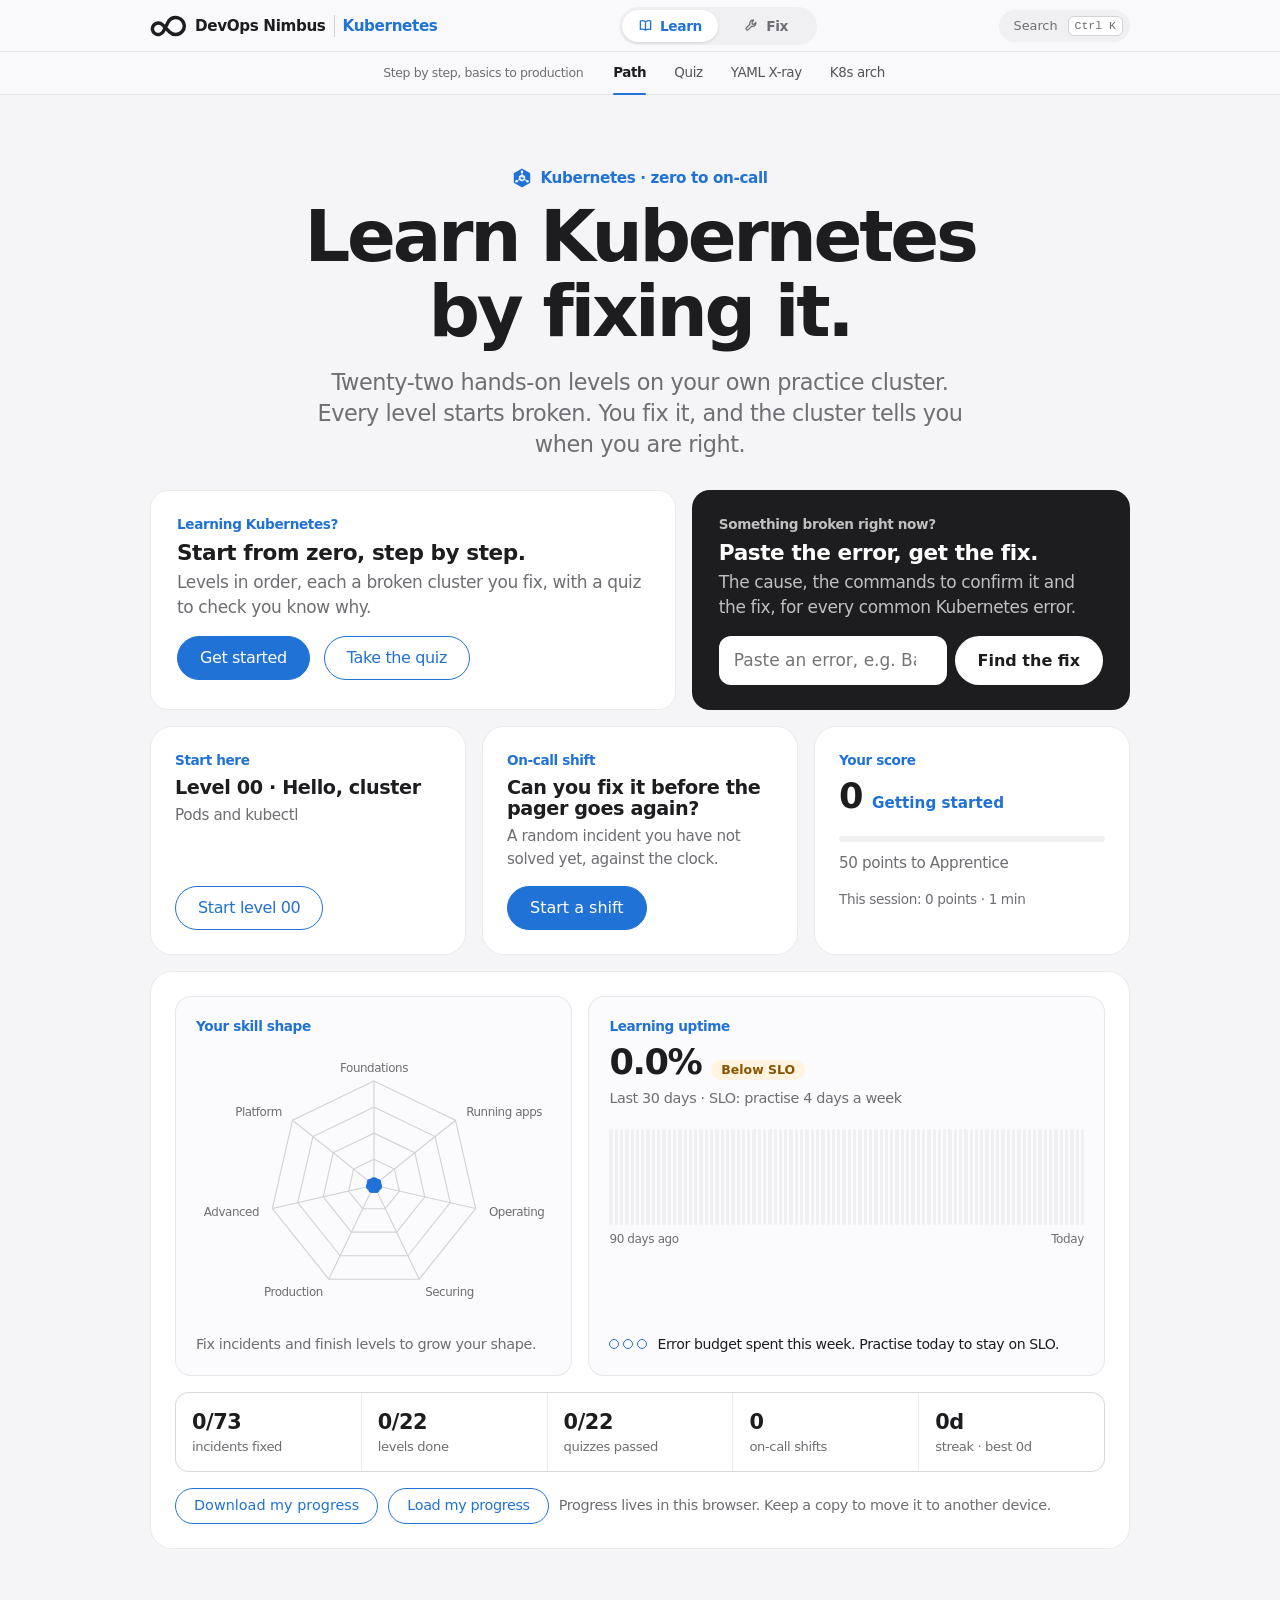
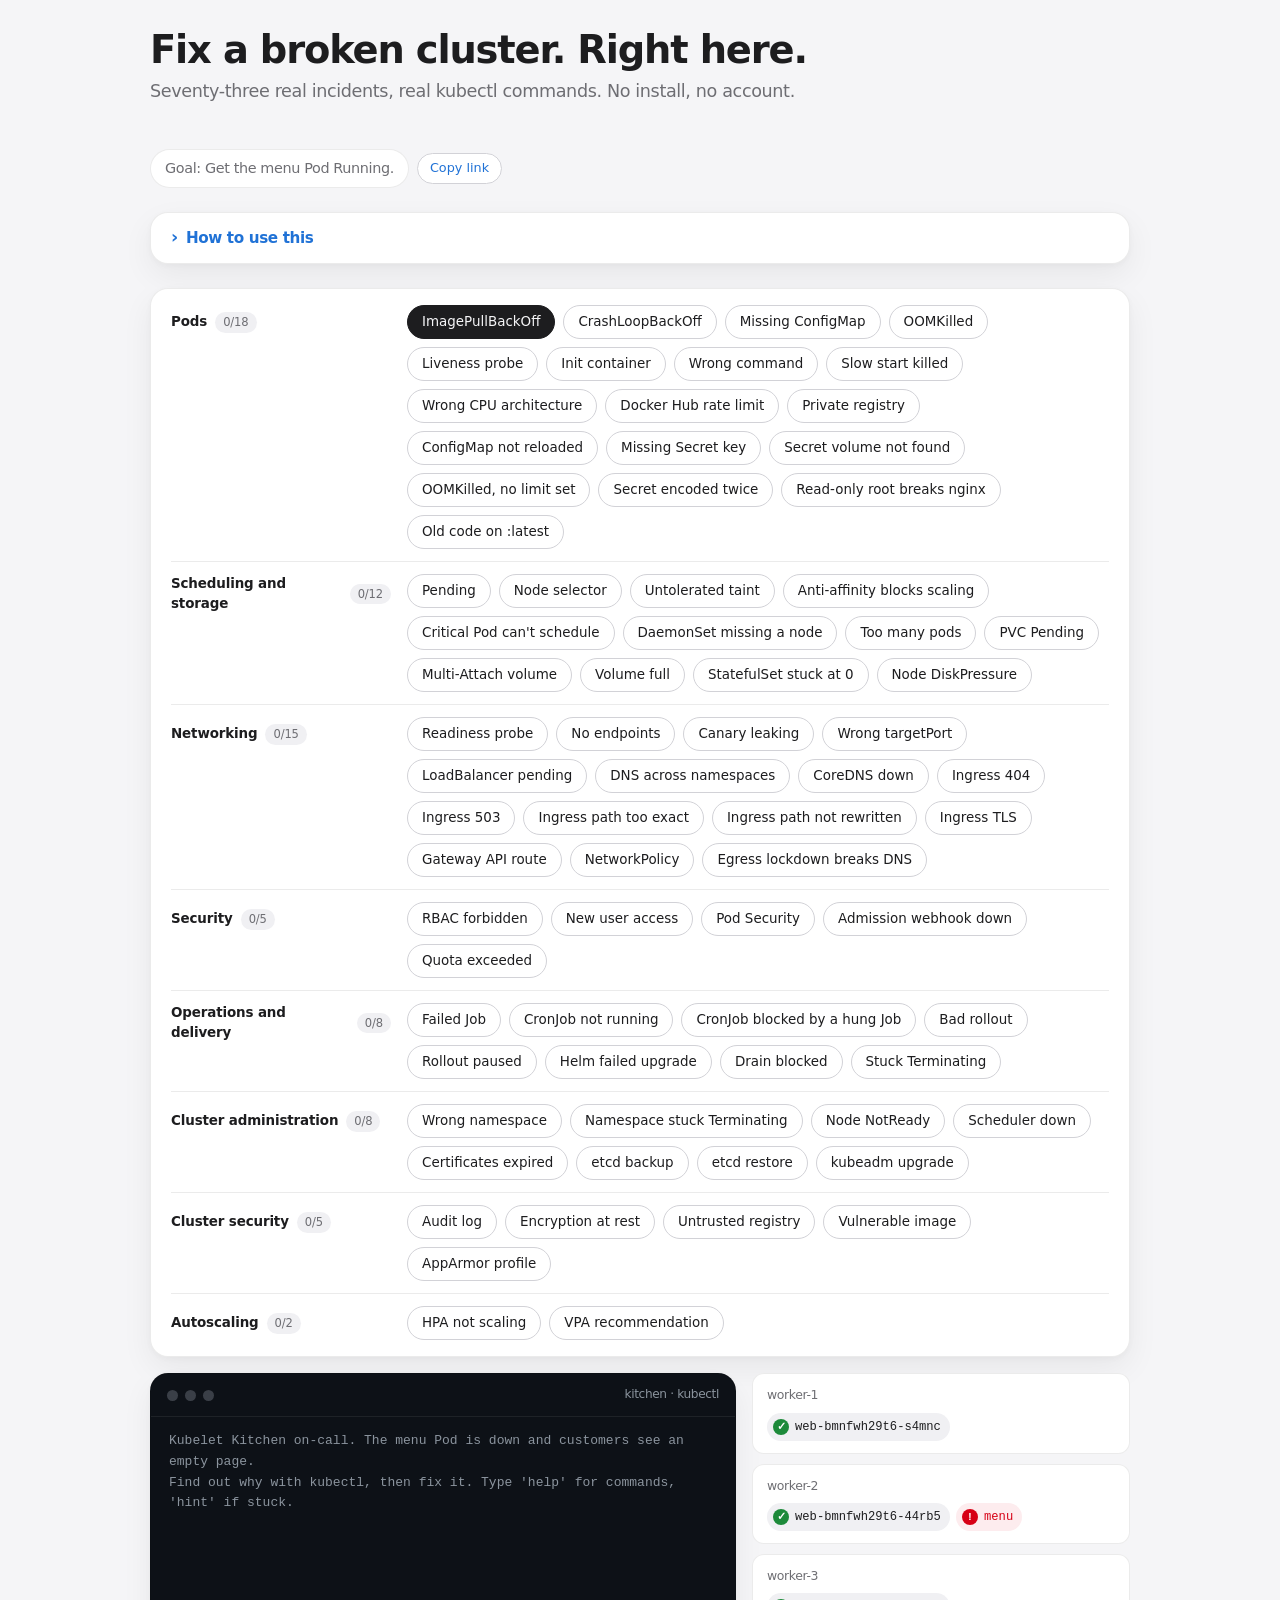
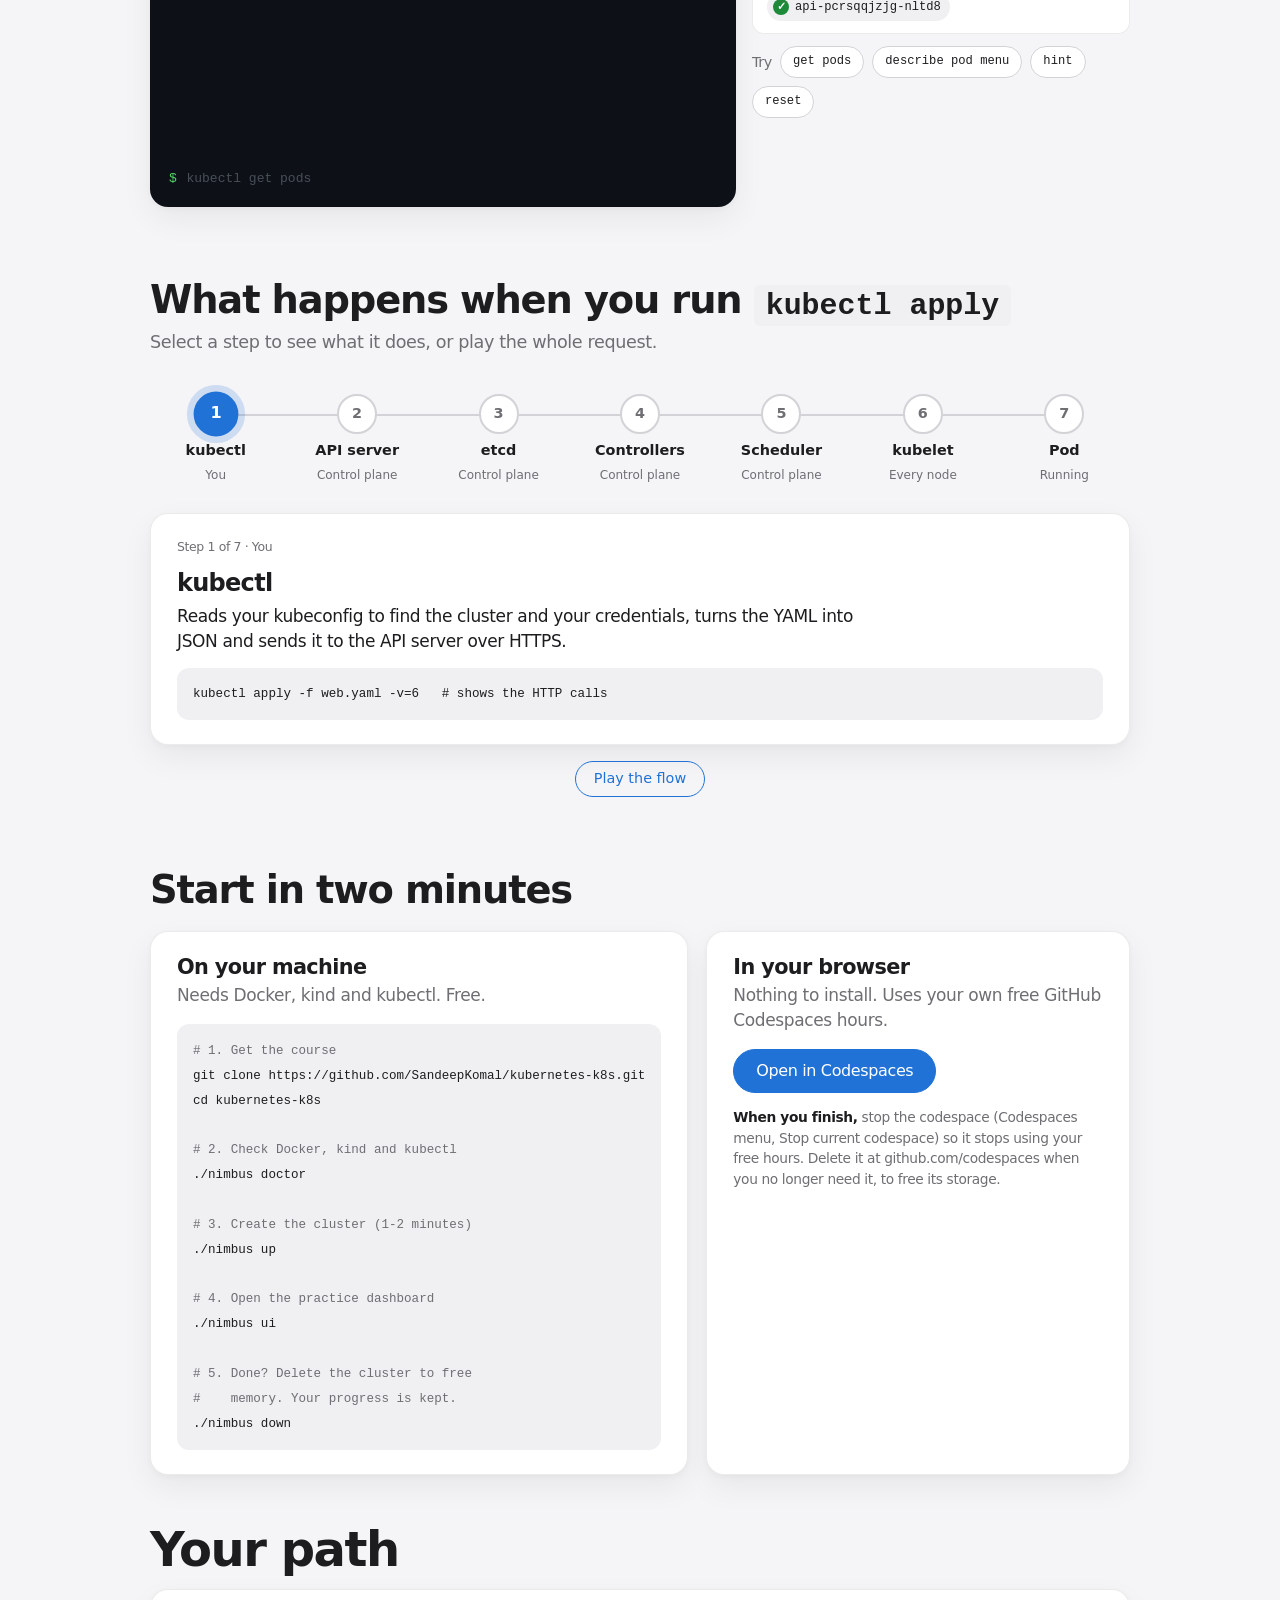
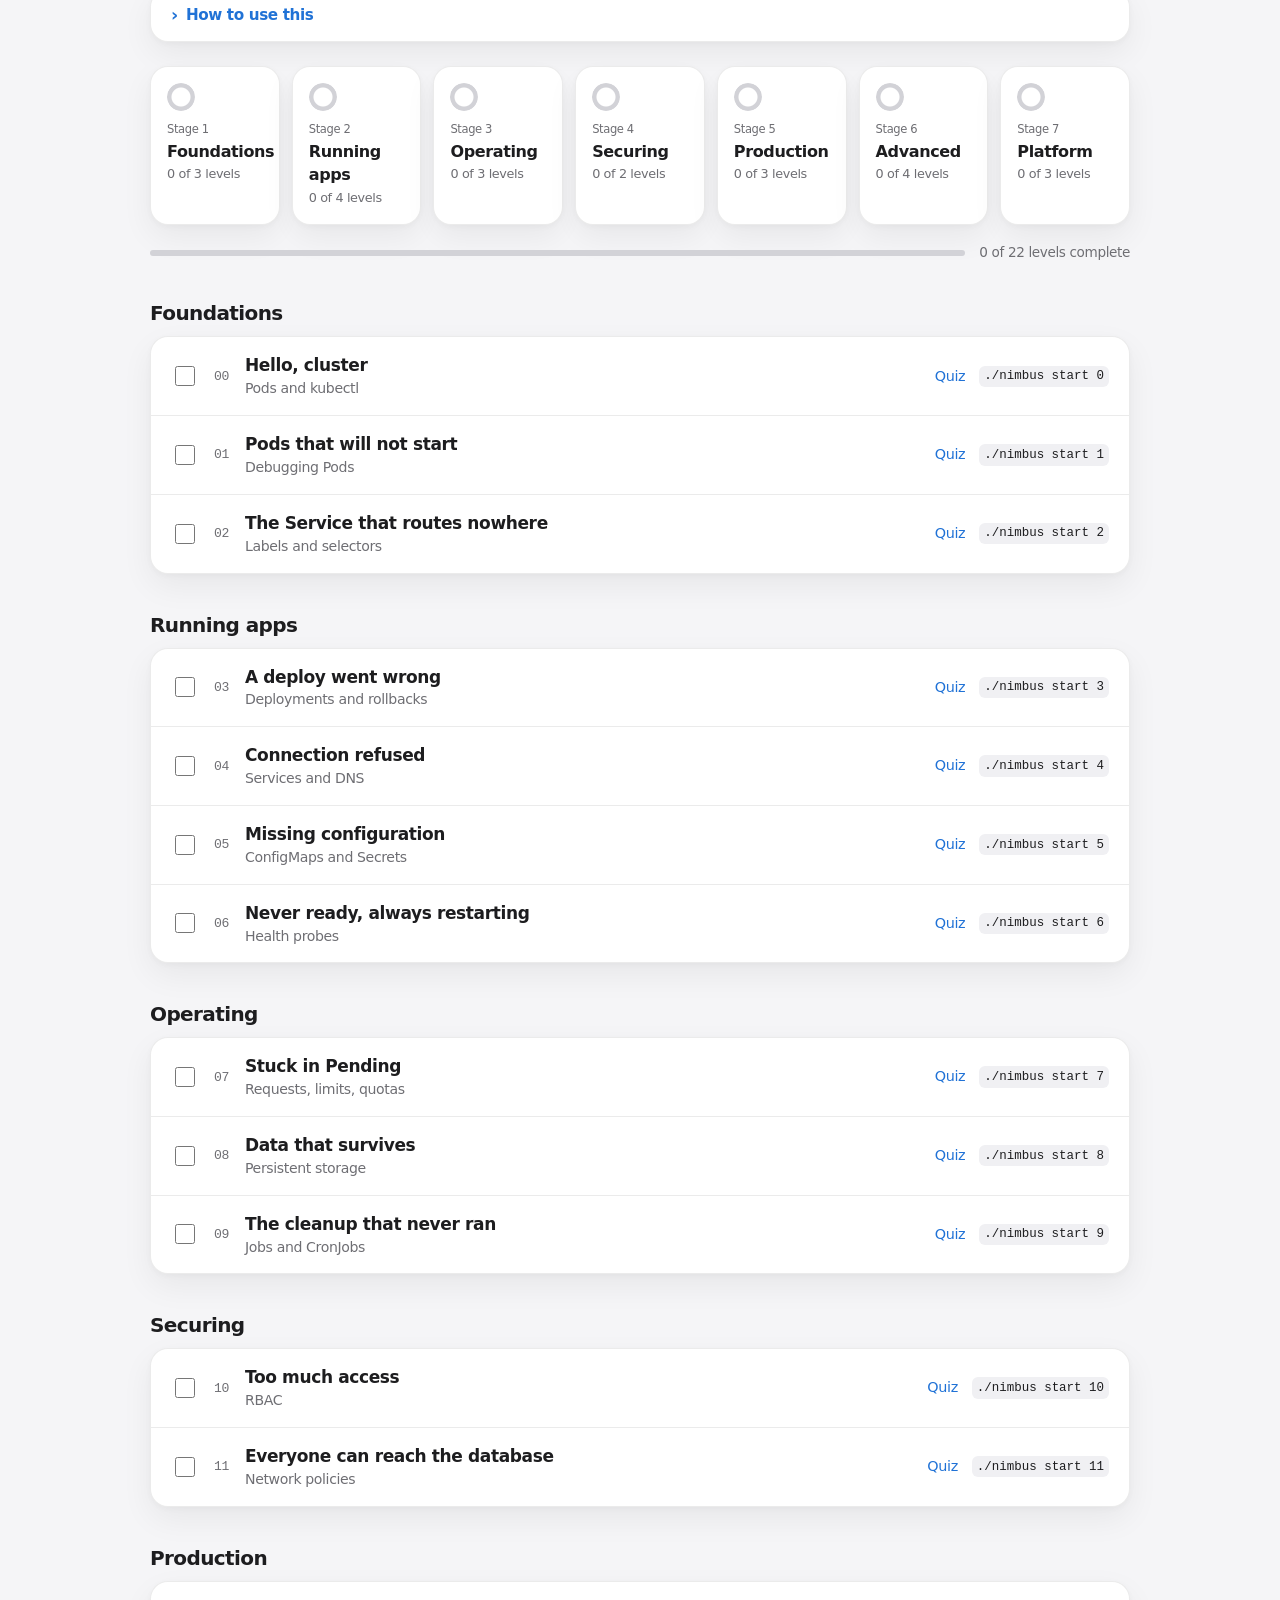
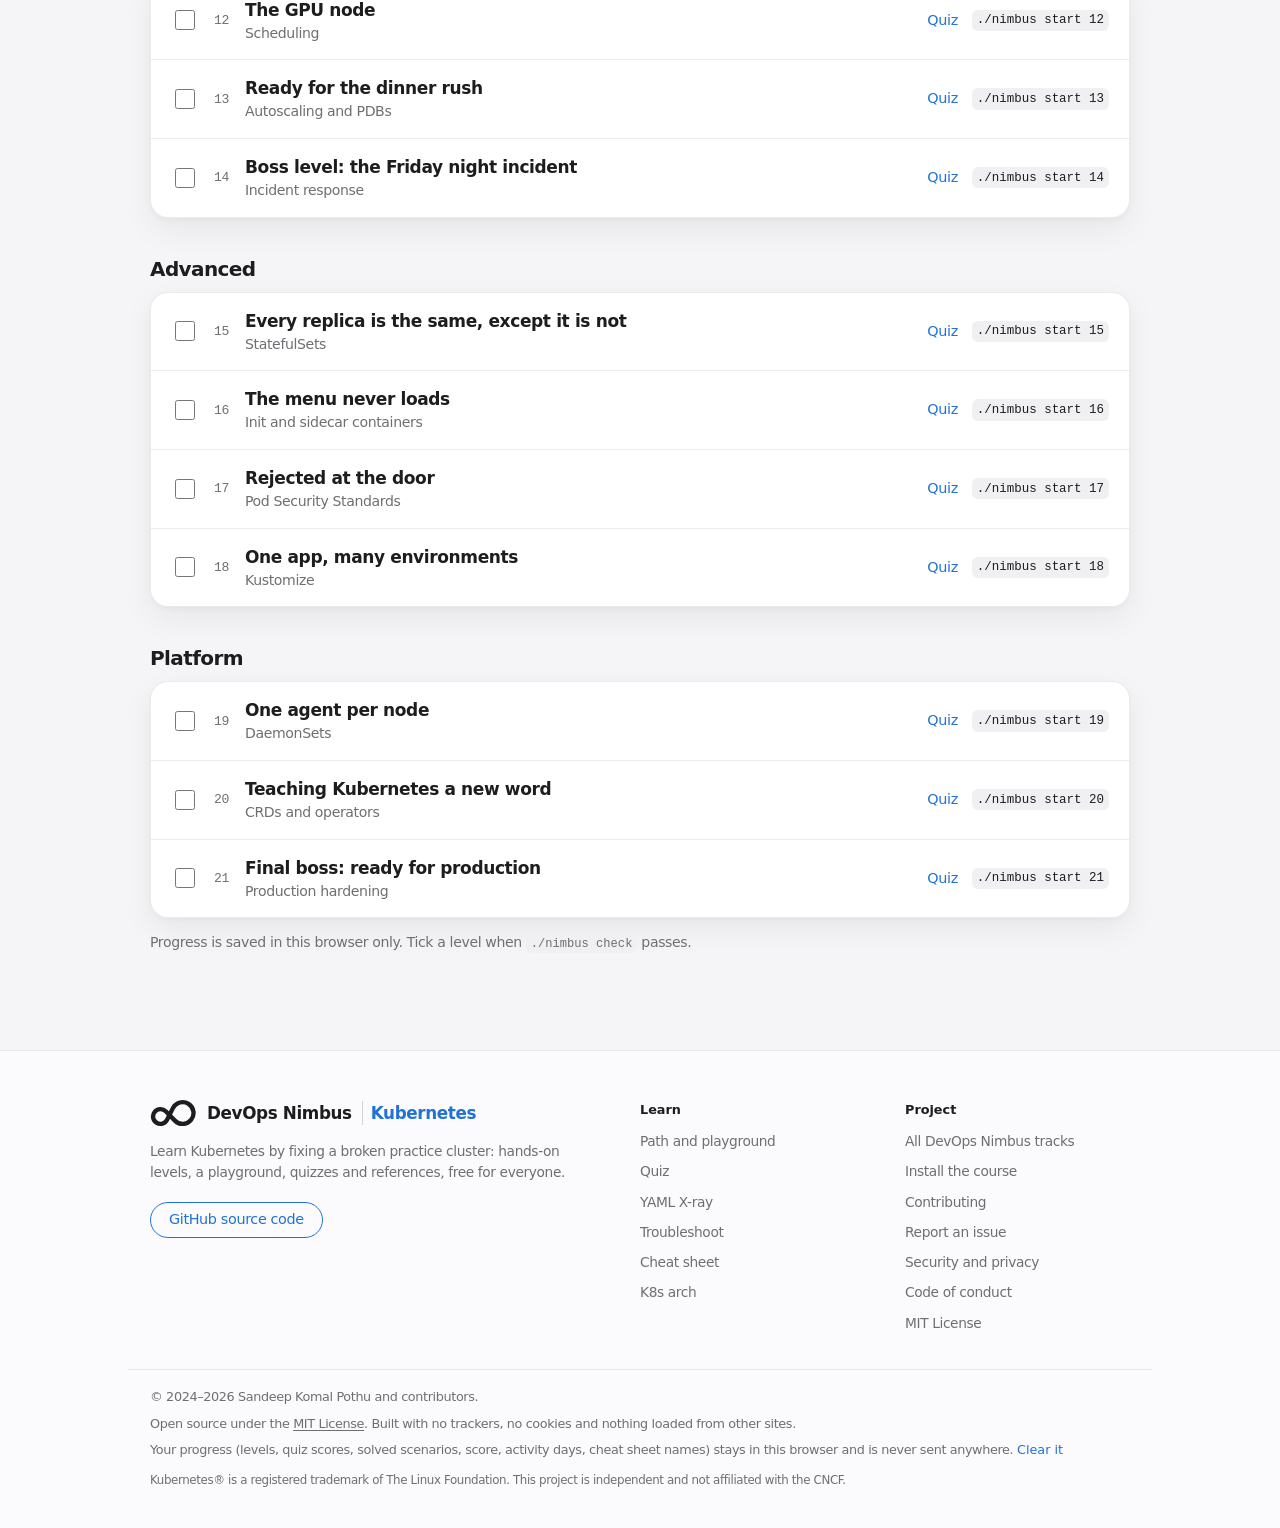
==== commit d29aa06e: "Replace the header menu with a Learn | Fix mode switch Two modes side by side in one crowded menu ma" ====
--- a/site/index.html
+++ b/site/index.html
@@ -23,21 +23,27 @@
         <img class="mark" src="nimbus.svg" alt="" width="37" height="22">
         DevOps Nimbus <span class="brand-track">Kubernetes</span>
       </a>
-      <nav aria-label="Sections">
+      <nav class="switch" aria-label="Mode">
+        <a class="sw learn" href="#path"><svg viewBox="0 0 16 16" width="15" height="15" aria-hidden="true"><path d="M2.5 3.2c1.8-.6 3.6-.4 5.5.8 1.9-1.2 3.7-1.4 5.5-.8v9c-1.8-.6-3.6-.4-5.5.8-1.9-1.2-3.7-1.4-5.5-.8zM8 4v9" fill="none" stroke="currentColor" stroke-width="1.4" stroke-linejoin="round"/></svg>Learn</a>
+        <a class="sw fix" href="#doctor"><svg viewBox="0 0 16 16" width="15" height="15" aria-hidden="true"><path d="M10.2 2.4a3.3 3.3 0 0 0-3.9 4.3L2.6 10.4a1.4 1.4 0 0 0 2 2l3.7-3.7a3.3 3.3 0 0 0 4.3-3.9l-2 2-1.7-.4-.4-1.7z" fill="none" stroke="currentColor" stroke-width="1.4" stroke-linejoin="round"/></svg>Fix</a>
+      </nav>
+      <button type="button" class="kbd-btn" id="palette-open" aria-label="Search the site (Ctrl+K)"><span>Search</span><kbd id="palette-key">Ctrl K</kbd></button>
+    </div>
+    <div class="wrap sub-row">
+      <nav class="subnav" aria-label="Sections">
         <div class="mode learn" role="group" aria-label="Learn">
-          <span class="mode-k">Learn</span>
+          <span class="mode-k">Step by step, basics to production</span>
           <a href="#path" data-tab="path">Path</a>
           <a href="#quiz" data-tab="quiz">Quiz</a>
           <a href="#xray" data-tab="xray">YAML X-ray</a>
           <a href="#arch" data-tab="arch">K8s arch</a>
         </div>
         <div class="mode fix" role="group" aria-label="Fix">
-          <span class="mode-k">Fix</span>
+          <span class="mode-k">Something broken? Find the cause and the fix</span>
           <a href="#doctor" data-tab="doctor">Troubleshoot</a>
           <a href="#cheats" data-tab="cheats">Cheat sheet</a>
         </div>
       </nav>
-      <button type="button" class="kbd-btn" id="palette-open" aria-label="Search the site (Ctrl+K)"><span>Search</span><kbd id="palette-key">Ctrl K</kbd></button>
     </div>
   </header>
 
--- a/site/style.css
+++ b/site/style.css
@@ -8,9 +8,10 @@
   --muted: #6e6e73;
   --line: #d2d2d7;
   --hair: rgba(0, 0, 0, .08);
-  --accent: #0071e3;
-  --accent-hover: #0077ed;
-  --accent-soft: #e8f1fc;
+  --accent: #2072d6;
+  --accent-hover: #1a5dae;
+  --accent-2: #2072d6;
+  --accent-soft: #e6e8eb;
   --on-accent: #ffffff;
   --k8s: var(--accent);
   --ok: #1d8a3a;
@@ -39,9 +40,10 @@
     --muted: #a1a1a6;
     --line: #424245;
     --hair: rgba(255, 255, 255, .1);
-    --accent: #2997ff;
-    --accent-hover: #47a6ff;
-    --accent-soft: #0b2a4a;
+    --accent: #3884e1;
+    --accent-hover: #5b9ae6;
+    --accent-2: #3884e1;
+    --accent-soft: #212f41;
     --on-accent: #000000;
     --ok: #30d158;
     --ok-soft: #0f2e18;
@@ -91,17 +93,7 @@
 .brand { display: flex; align-items: center; gap: 8px; font-weight: 600; font-size: .95rem; color: var(--text); white-space: nowrap; }
 .brand:hover { text-decoration: none; }
 .brand img { display: block; width: 22px; height: 22px; }
-.top nav { display: flex; gap: 2px; overflow-x: auto; flex: 1; justify-content: center; scrollbar-width: none; }
-.top nav a { color: var(--text); opacity: .8; padding: 6px 10px; border-radius: 99px; white-space: nowrap; font-size: .82rem; transition: opacity .2s, background .2s; }
-.top nav a:hover { opacity: 1; text-decoration: none; }
-.top nav a[aria-current="page"] { opacity: 1; background: var(--code-bg); font-weight: 500; }
 /* Two modes: Learn (the course) and Fix (the reference for something broken now). */
-.top nav { align-items: center; gap: 10px; }
-.mode { display: flex; align-items: center; gap: 2px; padding: 3px; border-radius: 99px; }
-.mode-k { font-size: .7rem; font-weight: 600; padding: 0 6px 0 10px; color: var(--accent); }
-.mode.fix { background: var(--warn-soft); }
-.mode.fix .mode-k { color: var(--warn-text); }
-.mode.fix a[aria-current="page"] { background: var(--surface); }
 
 main { padding-top: 8px; padding-bottom: 64px; min-height: 70vh; }
 .tab > h2 { font-size: clamp(2rem, 4.5vw, 3rem); font-weight: 700; margin: 48px 0 14px; }
@@ -127,14 +119,13 @@
 .door h2 { margin: 0; font-size: 1.35rem; letter-spacing: -.02em; }
 .door p { margin: 0; color: var(--muted); }
 .door .door-k { font-size: .85rem; font-weight: 600; color: var(--accent); }
-.door.fix { background: var(--warn-soft); border-color: transparent; }
-.door.fix .door-k { color: var(--warn-text); }
+.door.fix { background: var(--oncall); border-color: transparent; color: var(--on-oncall); }
+.door.fix p, .door.fix .door-k { color: color-mix(in srgb, var(--on-oncall) 72%, transparent); }
 .door .ctas { justify-content: flex-start; margin-top: 10px; }
 .door-search { display: flex; gap: 8px; margin-top: 10px; }
 .door-search input { flex: 1; min-width: 0; border-radius: 99px; }
-.mode-banner { margin: 32px 0 0; padding: 12px 16px; border-radius: var(--radius-sm); background: var(--warn-soft); font-size: .95rem; }
+.mode-banner { margin: 32px 0 0; padding: 12px 16px; border-radius: var(--radius-sm); background: var(--surface); border: 1px solid var(--hair); box-shadow: inset 3px 0 0 var(--oncall); font-size: .95rem; }
 .mode-banner + h2 { margin-top: 32px; }
-.mode-banner strong { color: var(--warn-text); }
 
 .section-title { font-size: clamp(1.7rem, 3.5vw, 2.4rem); font-weight: 700; margin: 72px 0 8px; }
 .section-title code { font-size: .78em; }
@@ -387,12 +378,6 @@
 .foot-base a { color: inherit; text-decoration: underline; text-underline-offset: 2px; }
 .foot-base .foot-tm { margin-top: 4px; font-size: .74rem; }
 
-/* Brand and search on the first row, the Learn and Fix menus centred on the second. */
-@media (max-width: 1024px) {
-  .top-inner { gap: 6px 10px; flex-wrap: wrap; height: auto; padding-top: 8px; padding-bottom: 6px; }
-  .brand { flex: 1; }
-  .top nav { order: 3; flex-basis: 100%; flex-wrap: wrap; justify-content: center; gap: 6px; }
-}
 @media (max-width: 1000px) {
   .stages { grid-template-columns: repeat(4, minmax(0, 1fr)); }
 }
@@ -403,11 +388,8 @@
 }
 @media (max-width: 720px) {
   body { font-size: 16px; }
-  .mode { flex-wrap: wrap; justify-content: center; }
-  .mode-k { padding: 0 4px 0 8px; }
   .doors { grid-template-columns: 1fr; }
   .door-search { flex-direction: column; }
-  .top nav a { padding: 6px 4px; text-align: center; }
   .hero { padding: 48px 0 24px; }
   .flow { grid-template-columns: repeat(3, minmax(0, 1fr)); }
   .stages { grid-template-columns: repeat(2, minmax(0, 1fr)); }
@@ -617,8 +599,7 @@
 .link-btn:hover { text-decoration: underline; }
 
 /* Architecture: a diagram whose components explain themselves. */
-:root { --arch-cp: #eef4fd; }
-@media (prefers-color-scheme: dark) { :root { --arch-cp: rgba(41, 151, 255, .1); } }
+:root { --arch-cp: color-mix(in srgb, var(--accent) 8%, transparent); }
 .arch-figure { position: relative; background: var(--surface); border: 1px solid var(--hair); border-radius: var(--radius); box-shadow: var(--shadow); padding: 20px; }
 .arch-svg { display: block; width: 100%; height: auto; font-family: inherit; }
 .arch-panel { fill: var(--surface-2); stroke: var(--line); stroke-width: 1; }
@@ -646,7 +627,7 @@
 .arch-box.arch-addon rect { stroke-dasharray: 4 3; }
 .arch-name { fill: var(--text); font-weight: 600; text-anchor: middle; }
 .arch-short { fill: var(--muted); text-anchor: middle; }
-.arch-box:hover rect, .arch-box.is-on rect { fill: var(--accent-soft); stroke: var(--accent); stroke-width: 2; filter: drop-shadow(0 4px 10px rgba(0, 113, 227, .18)); }
+.arch-box:hover rect, .arch-box.is-on rect { fill: var(--accent-soft); stroke: var(--accent); stroke-width: 2; filter: drop-shadow(0 4px 10px color-mix(in srgb, var(--accent) 18%, transparent)); }
 .arch-box.is-near rect { stroke: var(--accent); }
 .arch-box:focus-visible rect { stroke: var(--accent); stroke-width: 3; }
 .has-focus .arch-box:not(.is-on):not(.is-near) { opacity: .4; }
@@ -713,12 +694,12 @@
 .eng-uptime { display: flex; gap: 2px; height: 96px; margin-top: 14px; }
 .eng-30 { display: none; }
 .eng-up { flex: 1; border-radius: 2px; background: var(--code-bg); }
-.eng-up.on { background: var(--ok); }
+.eng-up.on { background: var(--accent-2); }
 .eng-up-axis { display: flex; justify-content: space-between; font-size: .75rem; color: var(--muted); }
 .eng-budget { display: flex; align-items: center; gap: 10px; margin-top: auto; padding-top: 10px; font-size: .88rem; }
 .eng-pips { display: flex; gap: 4px; }
-.eng-pips span { width: 10px; height: 10px; border-radius: 50%; border: 1.5px solid var(--ok); }
-.eng-pips span.on { background: var(--ok); }
+.eng-pips span { width: 10px; height: 10px; border-radius: 50%; border: 1.5px solid var(--accent-2); }
+.eng-pips span.on { background: var(--accent-2); }
 .eng-stats { display: grid; grid-template-columns: repeat(5, 1fr); gap: 1px; background: var(--hair); border-radius: 14px; overflow: hidden; border: 1px solid var(--hair); }
 .eng-stats div { background: var(--surface); padding: 14px 16px; display: flex; flex-direction: column; }
 .eng-stats b { font-size: 1.3rem; letter-spacing: -.02em; font-variant-numeric: tabular-nums; }
@@ -731,3 +712,49 @@
 .brand-track { color: var(--accent); font-weight: 600; padding-left: 8px; border-left: 1px solid var(--line); }
 .eyebrow { display: inline-flex; align-items: center; gap: 8px; }
 .eyebrow-logo { width: 20px; height: 20px; }
+.eng-msg { margin: 0; font-size: .9rem; color: var(--muted); }
+.eng-carry { display: flex; align-items: center; gap: 10px; flex-wrap: wrap; }
+.eng-file { position: relative; }
+.eng-file input { position: absolute; inset: 0; opacity: 0; cursor: pointer; }
+.eng-file:focus-within { outline: 2px solid var(--accent); outline-offset: 2px; }
+
+/* Header: a Learn | Fix switch, then the current mode's pages. Learn is light; Fix is "on-call dark". */
+:root { --oncall: #1d1d1f; --on-oncall: #ffffff; }
+@media (prefers-color-scheme: dark) { :root { --oncall: #f5f5f7; --on-oncall: #000000; } }
+.top-inner { justify-content: space-between; }
+.switch { position: relative; display: grid; grid-template-columns: 1fr 1fr; padding: 3px; border-radius: 99px; background: var(--code-bg); flex: none; }
+.switch::before { content: ""; position: absolute; inset: 3px auto 3px 3px; width: calc(50% - 3px); border-radius: 99px; background: var(--surface); box-shadow: 0 1px 3px rgba(0, 0, 0, .12); transition: transform .28s var(--ease, ease), background-color .28s; }
+[data-mode="fix"] .switch::before { transform: translateX(100%); background: var(--oncall); }
+.sw { position: relative; display: inline-flex; align-items: center; justify-content: center; gap: 7px; min-width: 96px; padding: 6px 16px; border-radius: 99px; font-size: .86rem; font-weight: 600; color: var(--muted); text-decoration: none; transition: color .28s; }
+.sw:hover { text-decoration: none; color: var(--text); }
+.sw.learn[aria-current] { color: var(--accent); }
+.sw.fix[aria-current] { color: var(--on-oncall); }
+.sub-row { box-shadow: 0 -1px 0 var(--hair); max-width: none; }
+.sub-row > .subnav { max-width: 1080px; margin: 0 auto; }
+.subnav { display: flex; justify-content: center; }
+.subnav .mode { display: flex; align-items: center; gap: 4px; }
+.subnav .mode.fix, [data-mode="fix"] .subnav .mode.learn { display: none; }
+[data-mode="fix"] .subnav .mode.fix { display: flex; }
+.subnav .mode-k { font-size: .78rem; color: var(--muted); margin-right: 14px; white-space: nowrap; }
+.subnav a { position: relative; padding: 11px 12px; font-size: .84rem; color: var(--text); opacity: .75; text-decoration: none; white-space: nowrap; }
+.subnav a:hover { opacity: 1; text-decoration: none; }
+.subnav a[aria-current="page"] { opacity: 1; font-weight: 600; }
+.subnav a[aria-current="page"]::after { content: ""; position: absolute; left: 12px; right: 12px; bottom: -1px; height: 2px; border-radius: 2px; background: var(--accent); }
+[data-mode="fix"] .subnav a[aria-current="page"]::after { background: var(--oncall); }
+@media (max-width: 720px) {
+  .top-inner { flex-wrap: wrap; height: auto; gap: 8px 10px; padding-top: 8px; padding-bottom: 8px; }
+  .brand { flex: 1; }
+  .switch { order: 3; flex-basis: 100%; }
+  .subnav .mode-k { display: none; }
+  .subnav { justify-content: flex-start; overflow-x: auto; scrollbar-width: none; }
+  .sw { min-width: 0; padding: 6px 12px; }
+  .subnav a { padding: 11px 8px; font-size: .8rem; }
+  .subnav a[aria-current="page"]::after { left: 8px; right: 8px; }
+}
+@media (prefers-reduced-motion: reduce) { .switch::before, .sw { transition: none; } }
+.door.fix .pill { background: var(--on-oncall); color: var(--oncall); border-color: transparent; font-weight: 600; }
+.door.fix .pill:hover { background: color-mix(in srgb, var(--on-oncall) 88%, var(--oncall)); }
+.door.fix input[type="search"] { border-color: transparent; }
+/* problems.html has no search button: keep the switch centred. */
+.top-inner:not(:has(.kbd-btn)) .brand, .top-inner:not(:has(.kbd-btn))::after { flex: 1 1 0; }
+.top-inner:not(:has(.kbd-btn))::after { content: ""; }
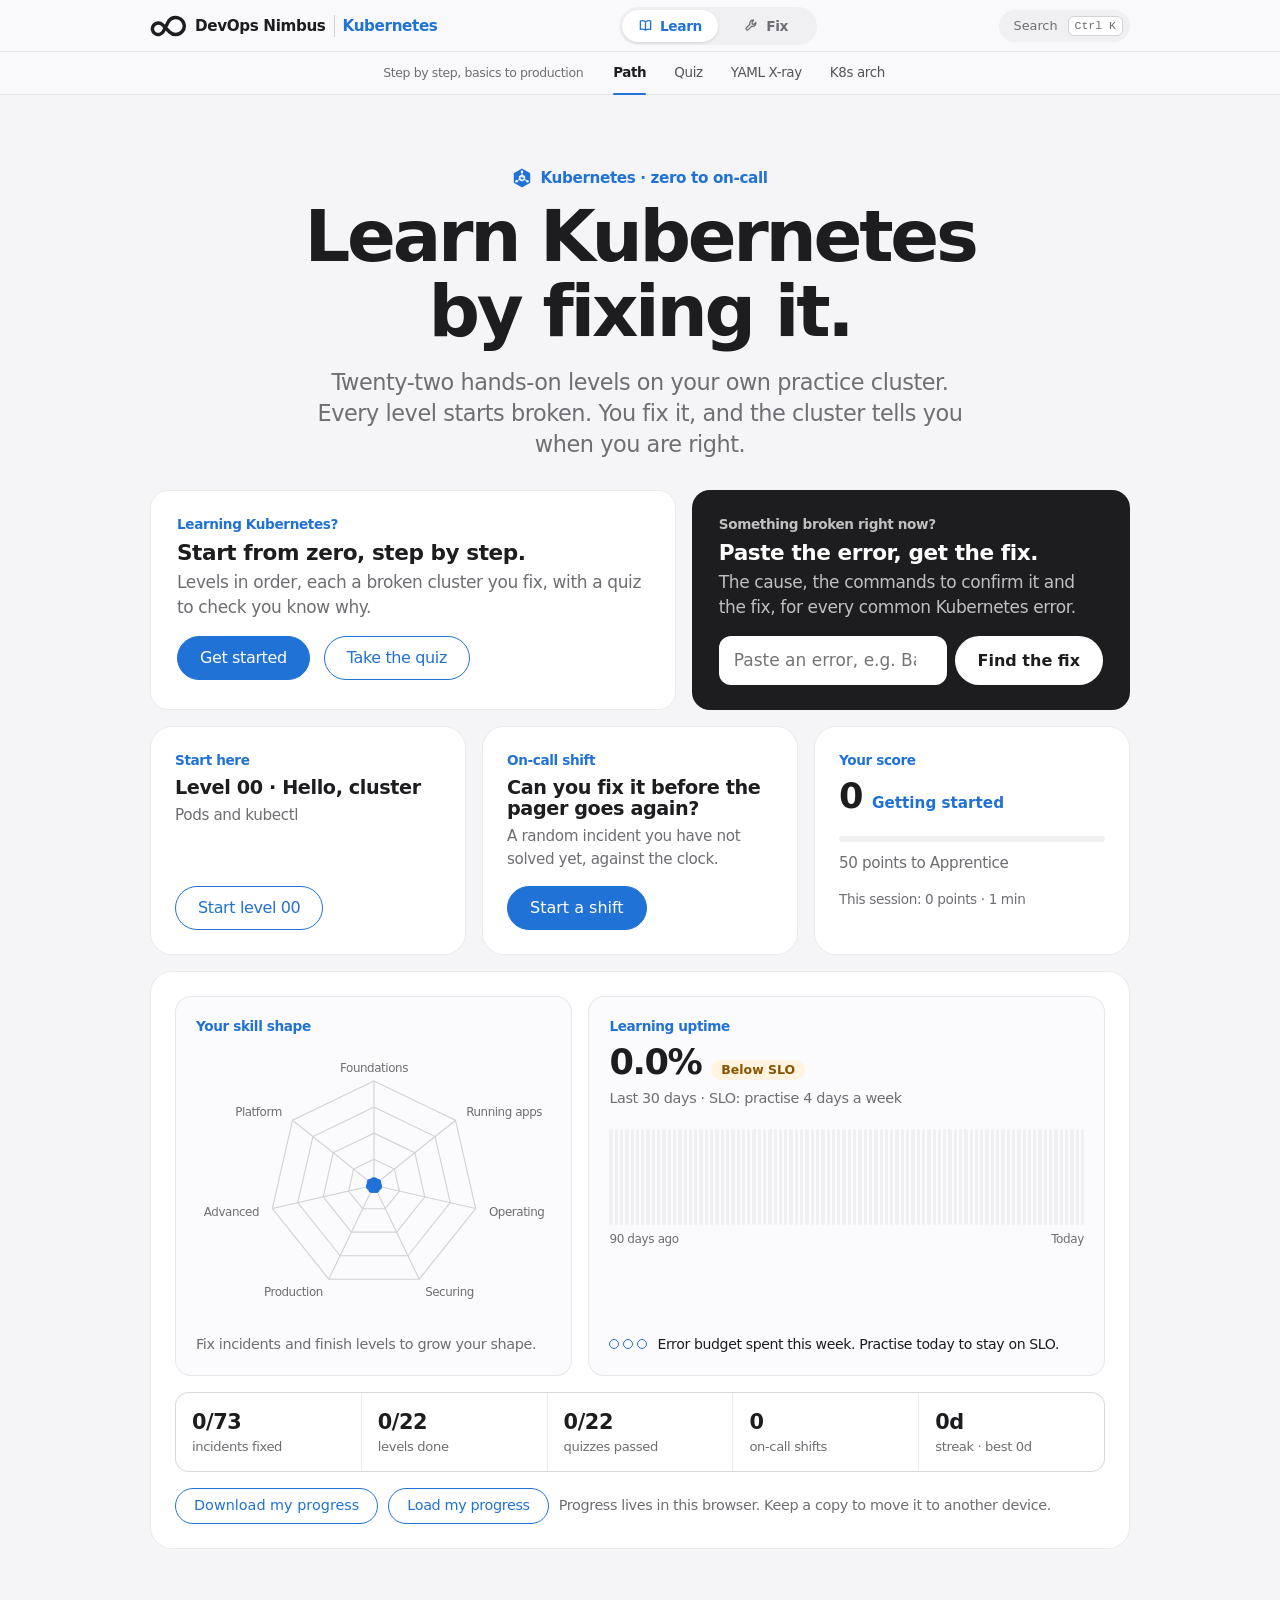
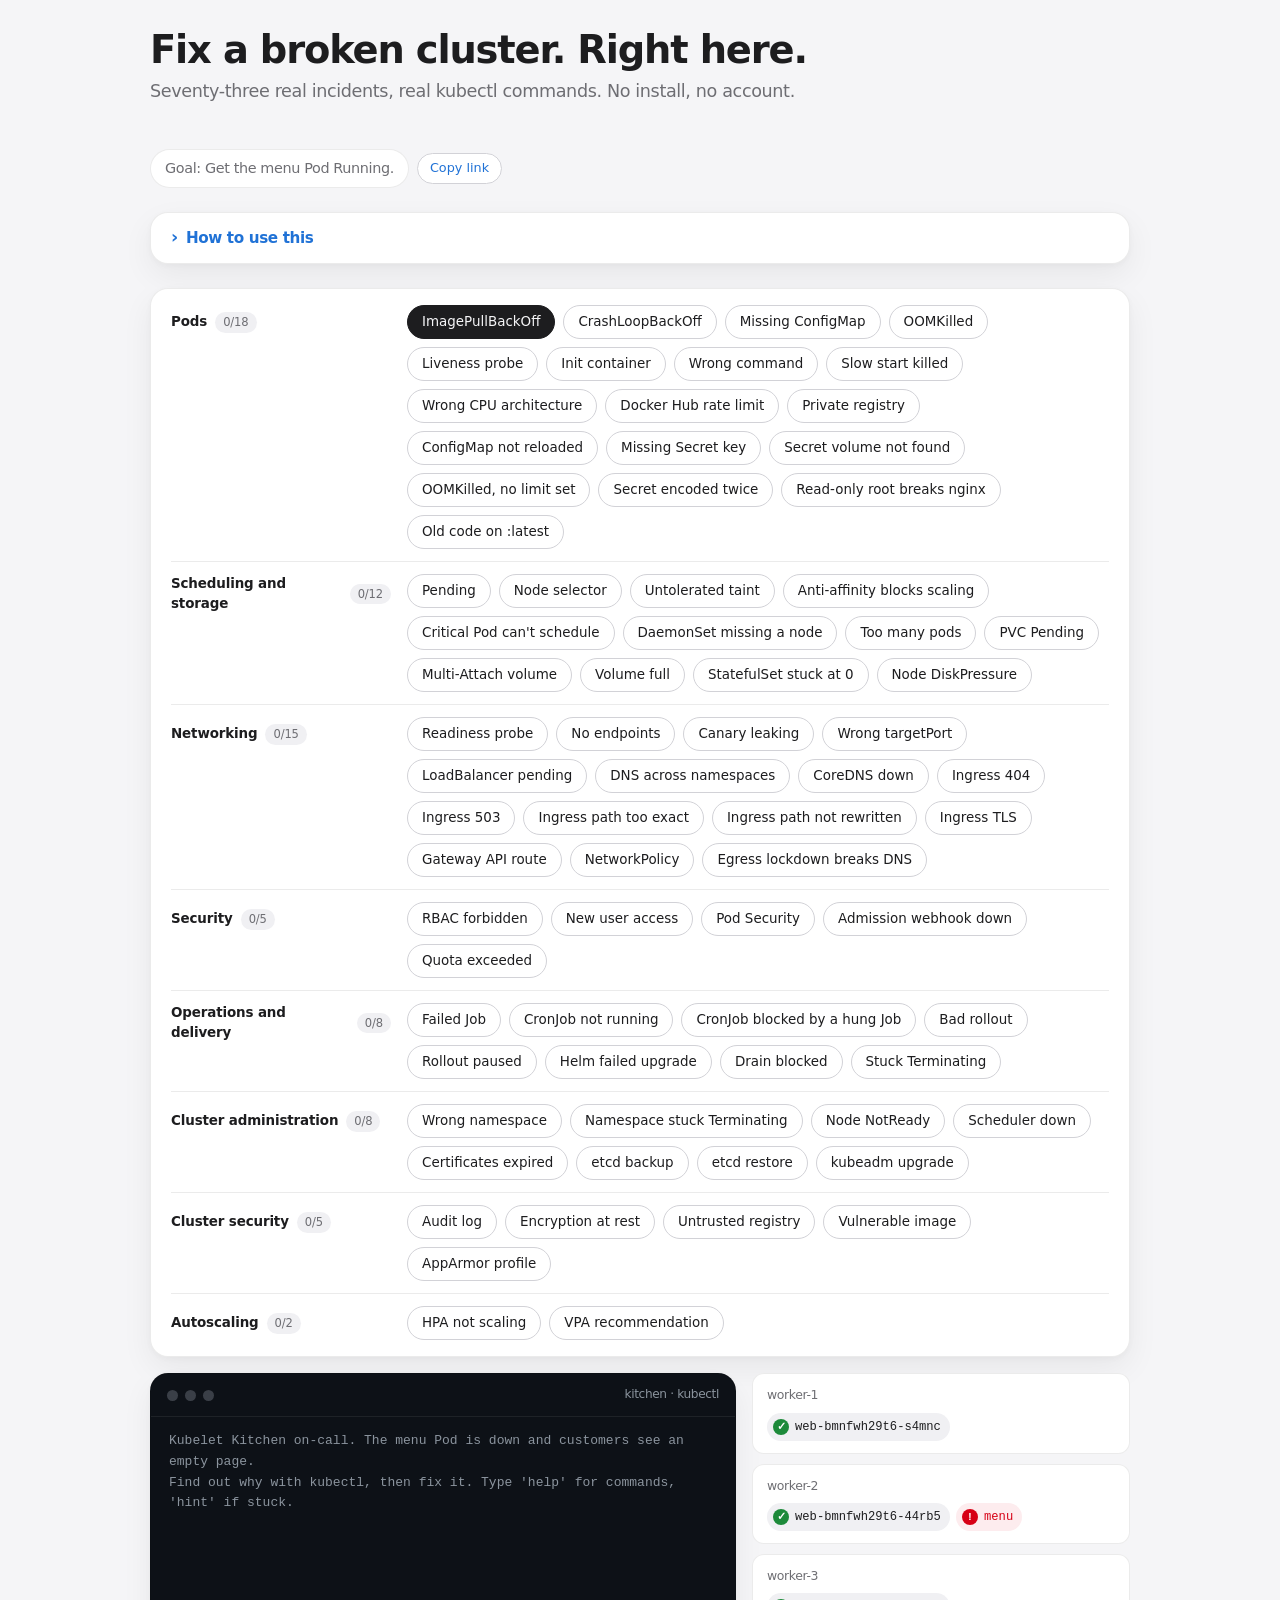
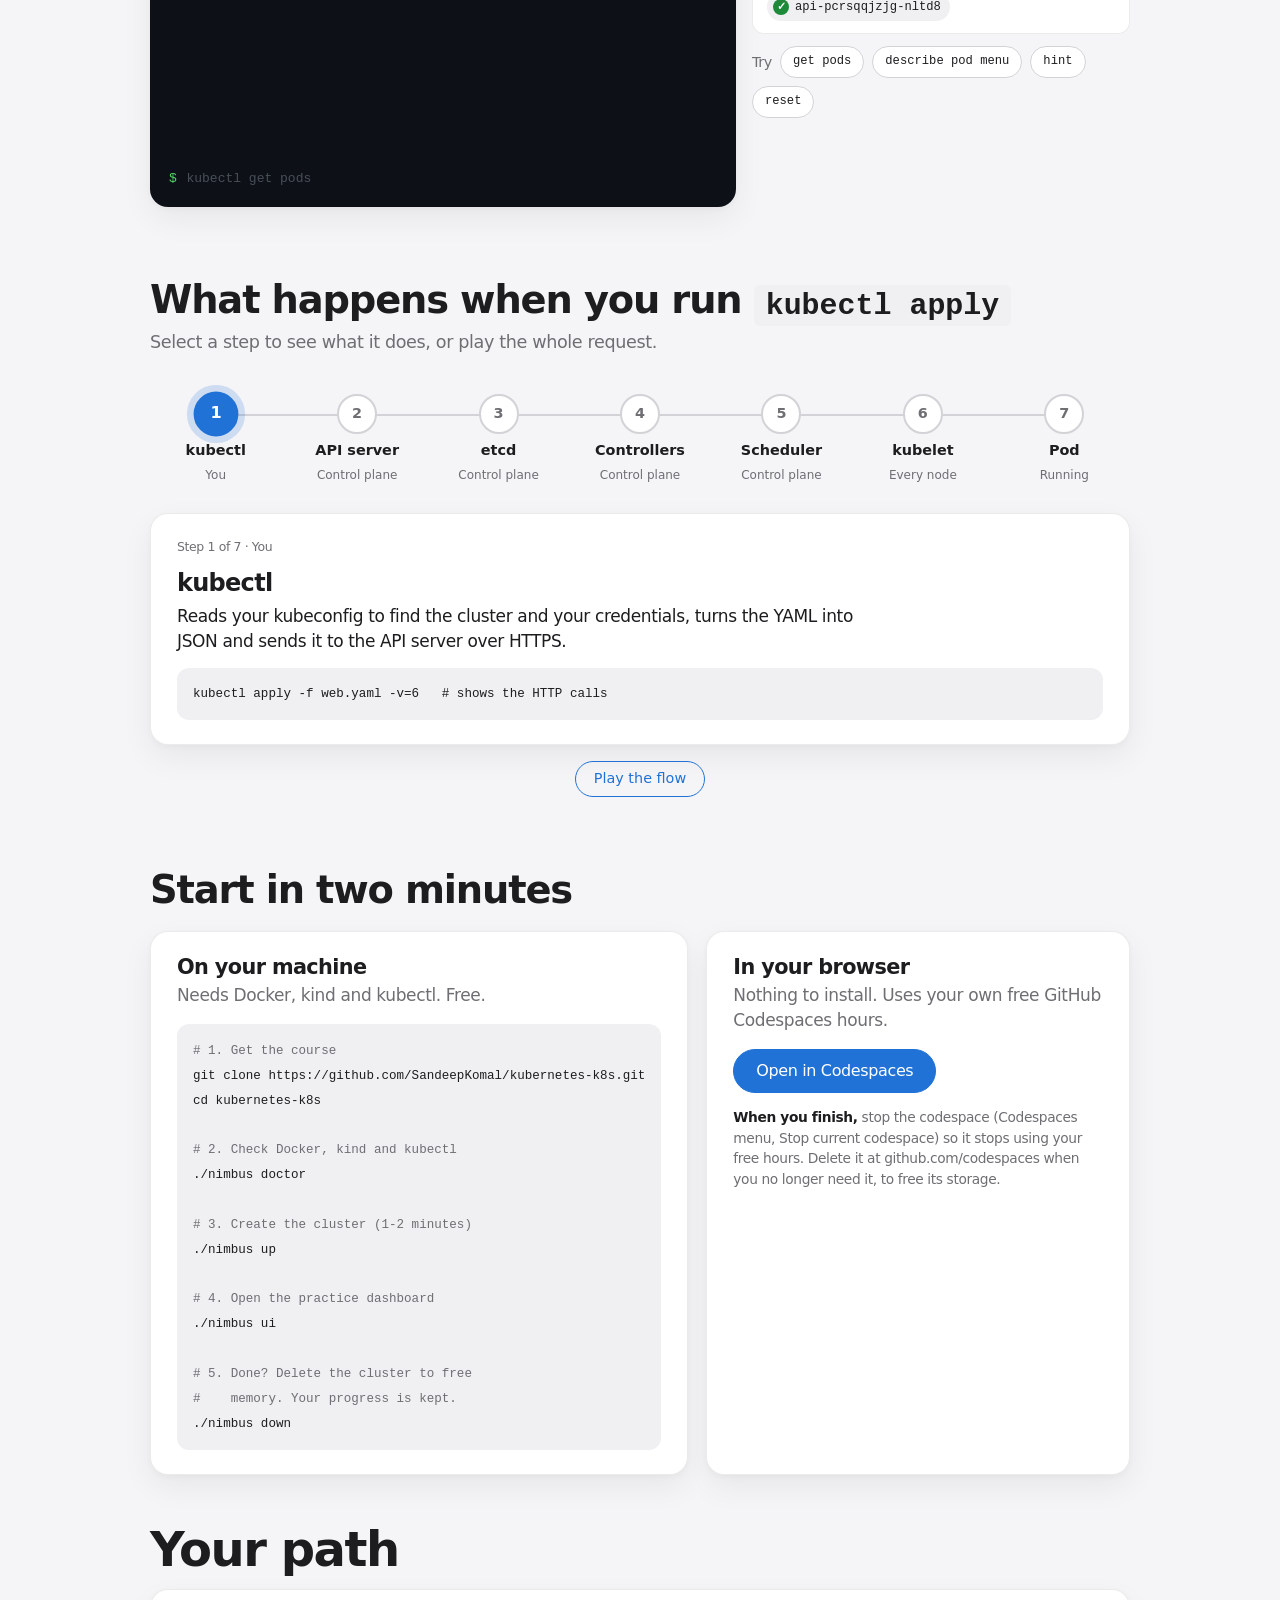
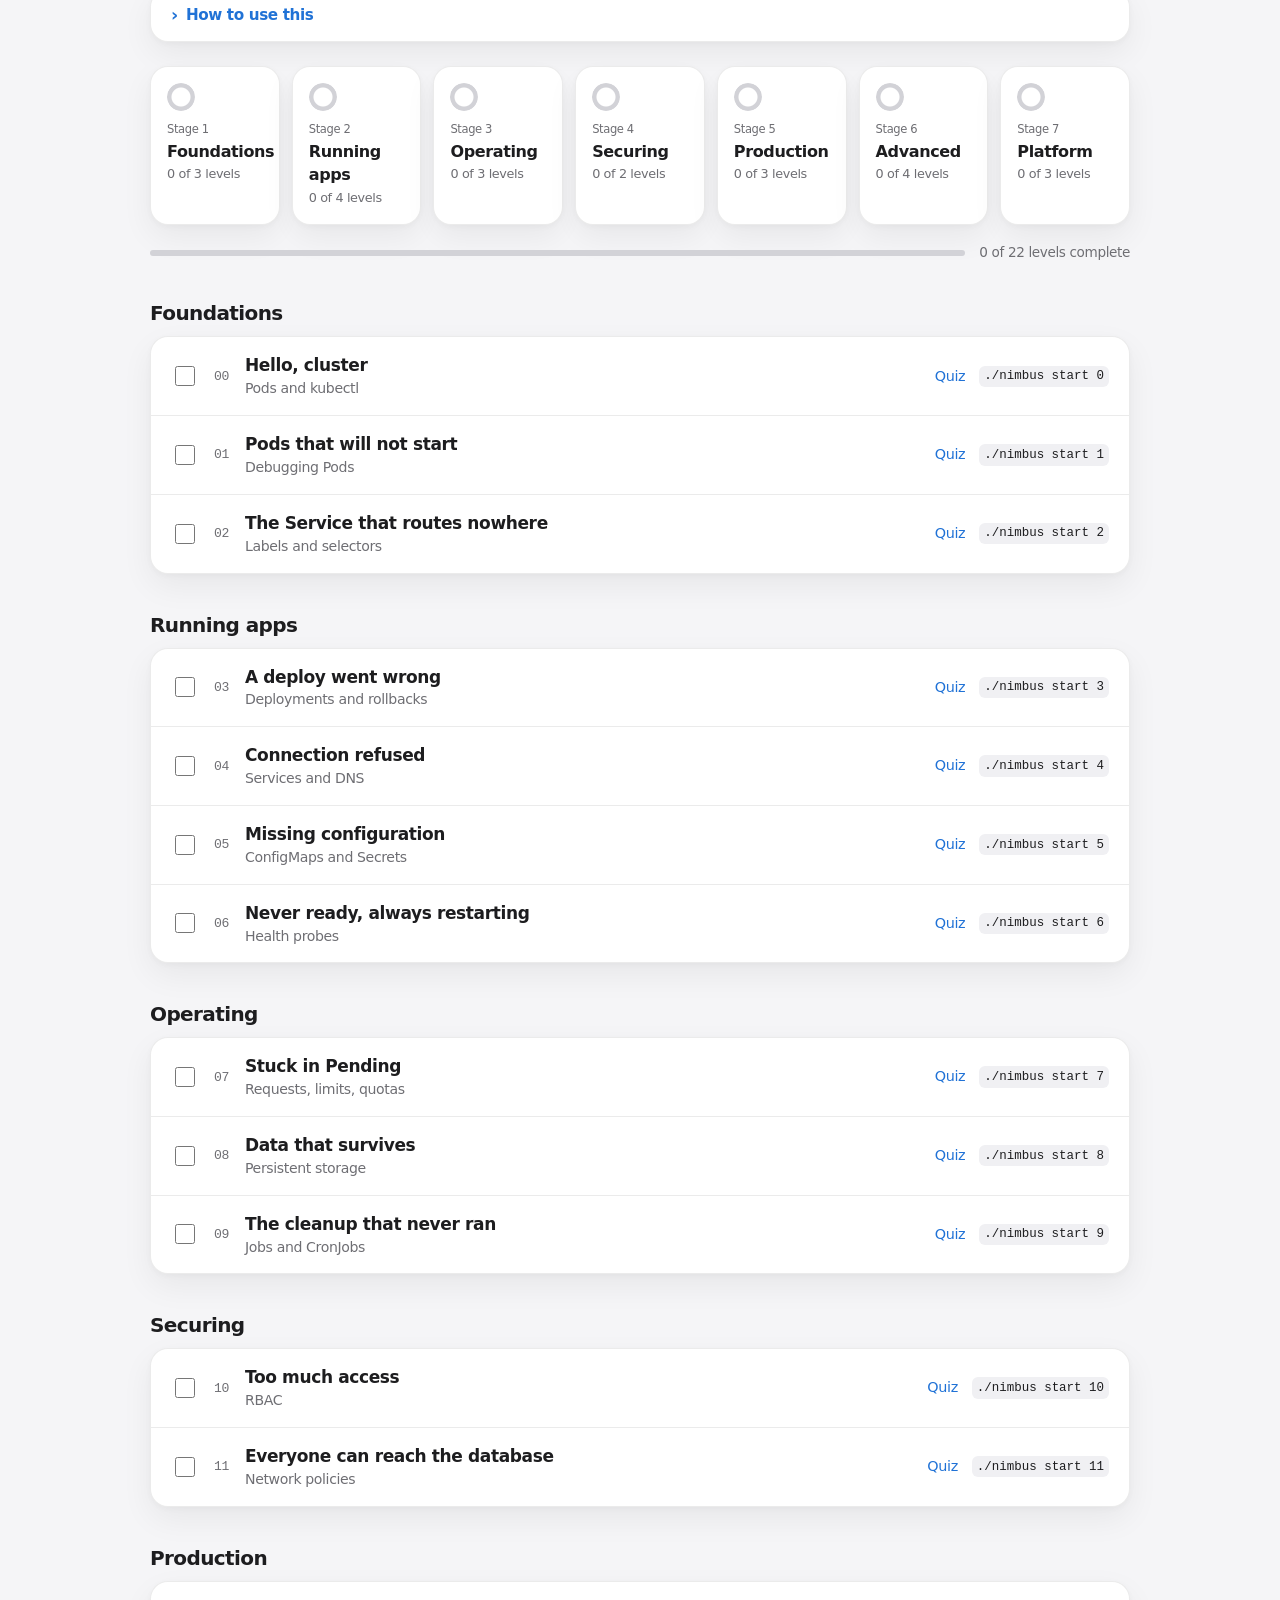
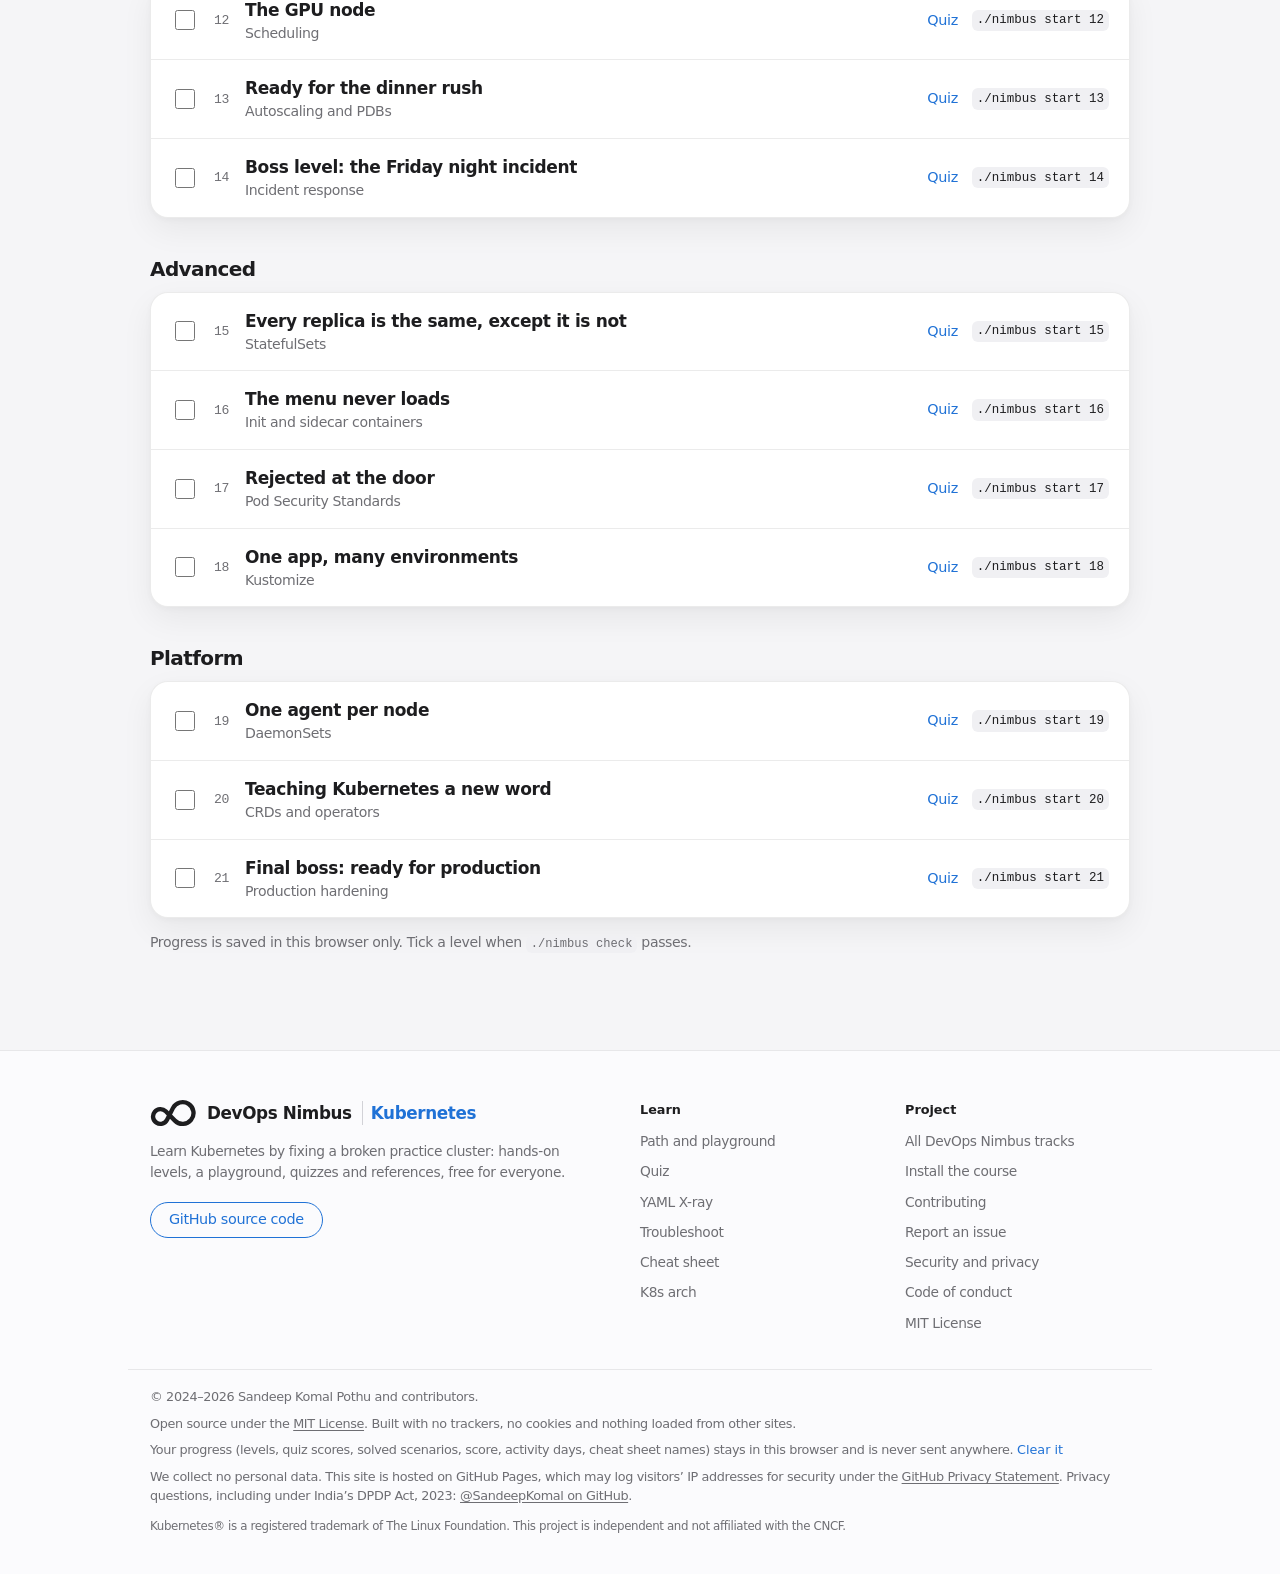
==== commit 6140d288: "Add a privacy notice to the footer States that the site collects no personal data, that GitHub Pages" ====
--- a/site/index.html
+++ b/site/index.html
@@ -268,6 +268,7 @@
       <p>© 2024–2026 Sandeep Komal Pothu and contributors.</p>
       <p>Open source under the <a data-repo="/blob/main/LICENSE" href="#">MIT License</a>. Built with no trackers, no cookies and nothing loaded from other sites.</p>
       <p>Your progress (levels, quiz scores, solved scenarios, score, activity days, cheat sheet names) stays in this browser and is never sent anywhere. <button type="button" class="link-btn" id="forget">Clear it</button></p>
+      <p>We collect no personal data. This site is hosted on GitHub Pages, which may log visitors’ IP addresses for security under the <a href="https://docs.github.com/en/site-policy/privacy-policies/github-general-privacy-statement">GitHub Privacy Statement</a>. Privacy questions, including under India’s DPDP Act, 2023: <a href="https://github.com/SandeepKomal">@SandeepKomal on GitHub</a>.</p>
       <p class="foot-tm">Kubernetes® is a registered trademark of The Linux Foundation. This project is independent and not affiliated with the CNCF.</p>
     </div>
   </footer>
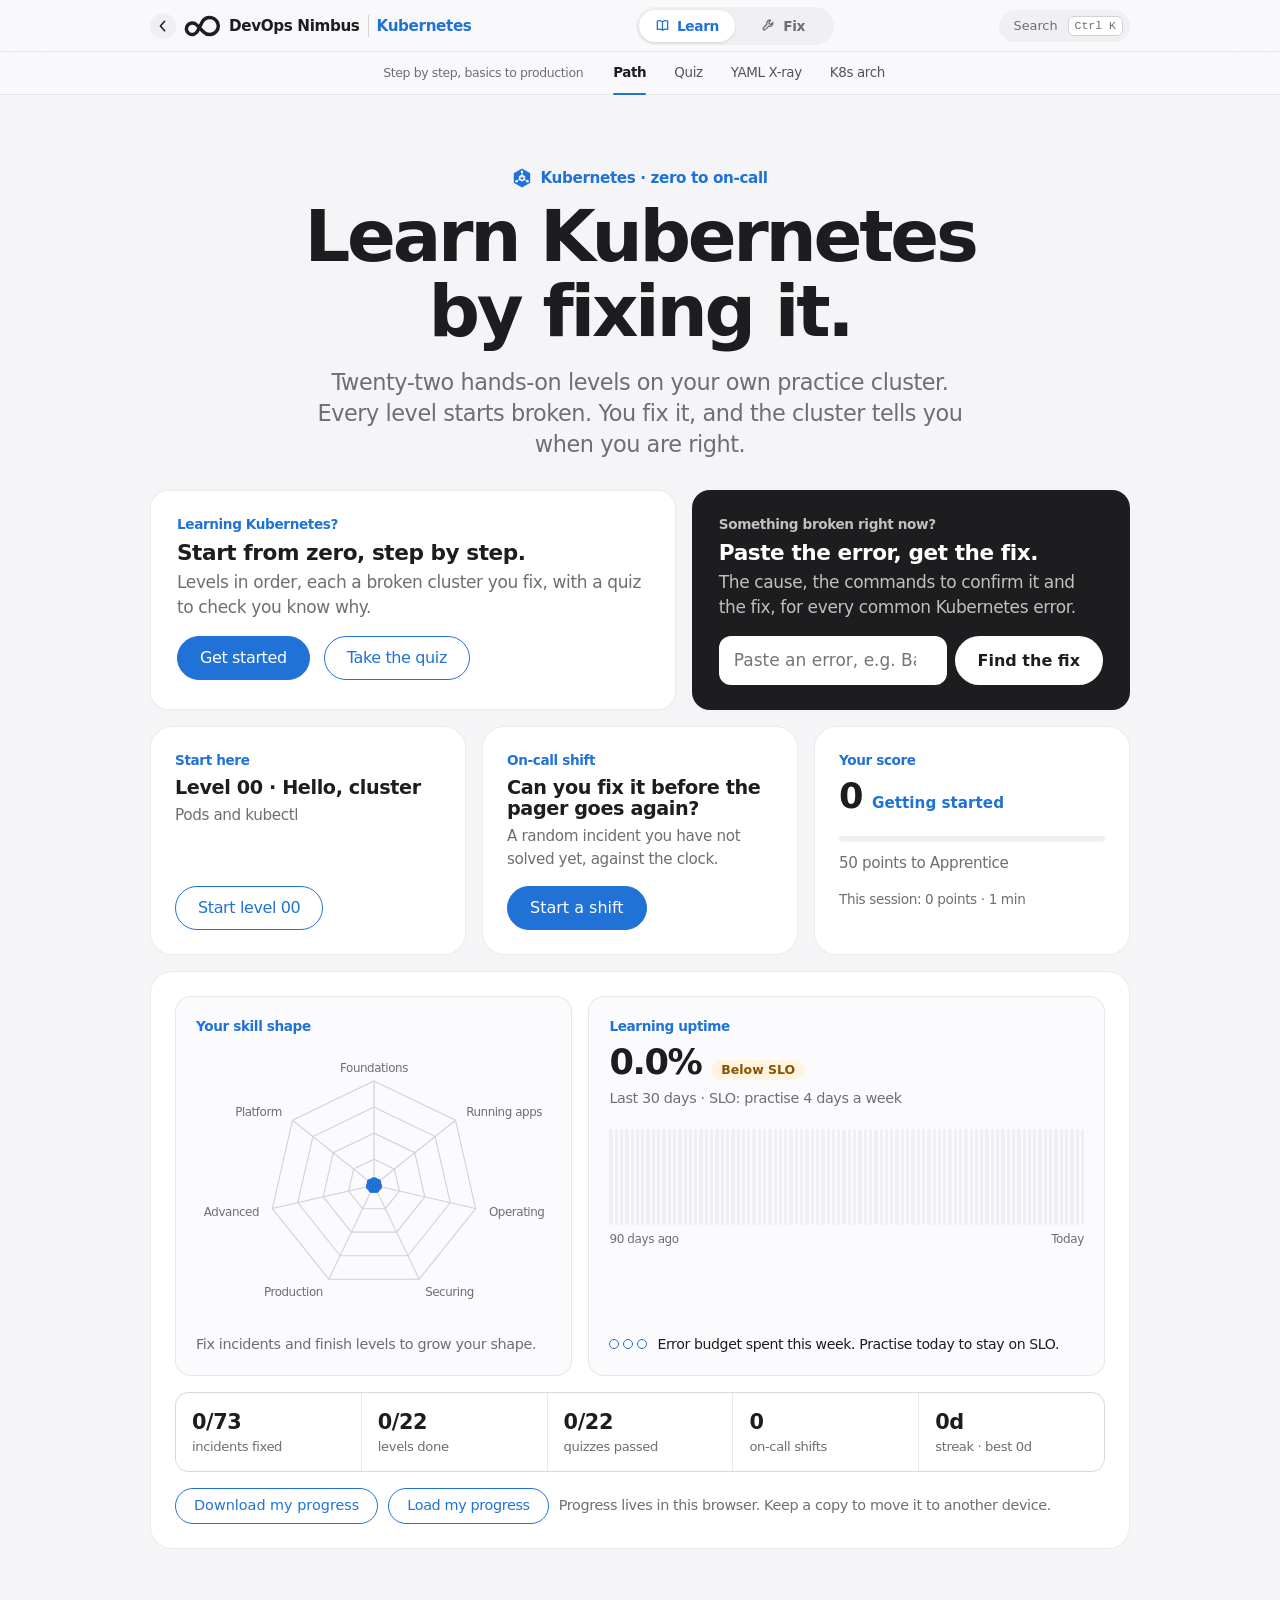
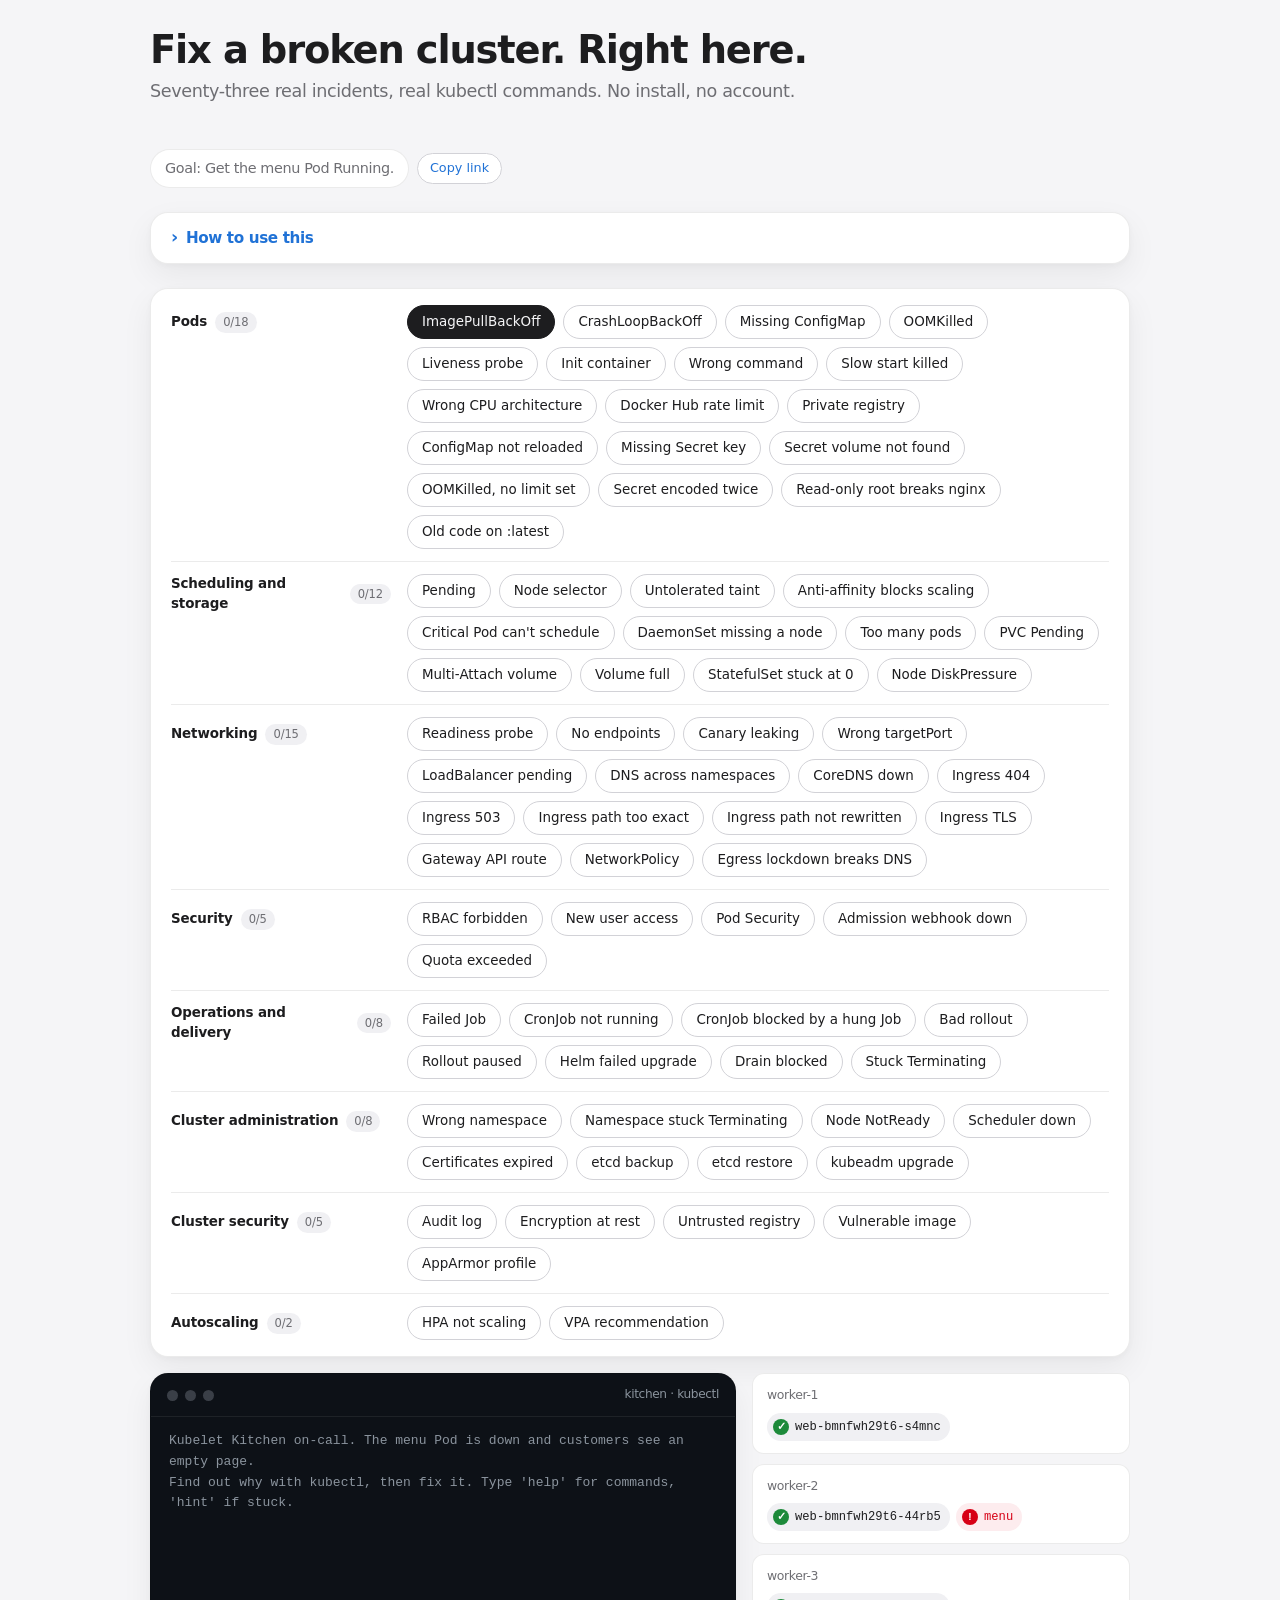
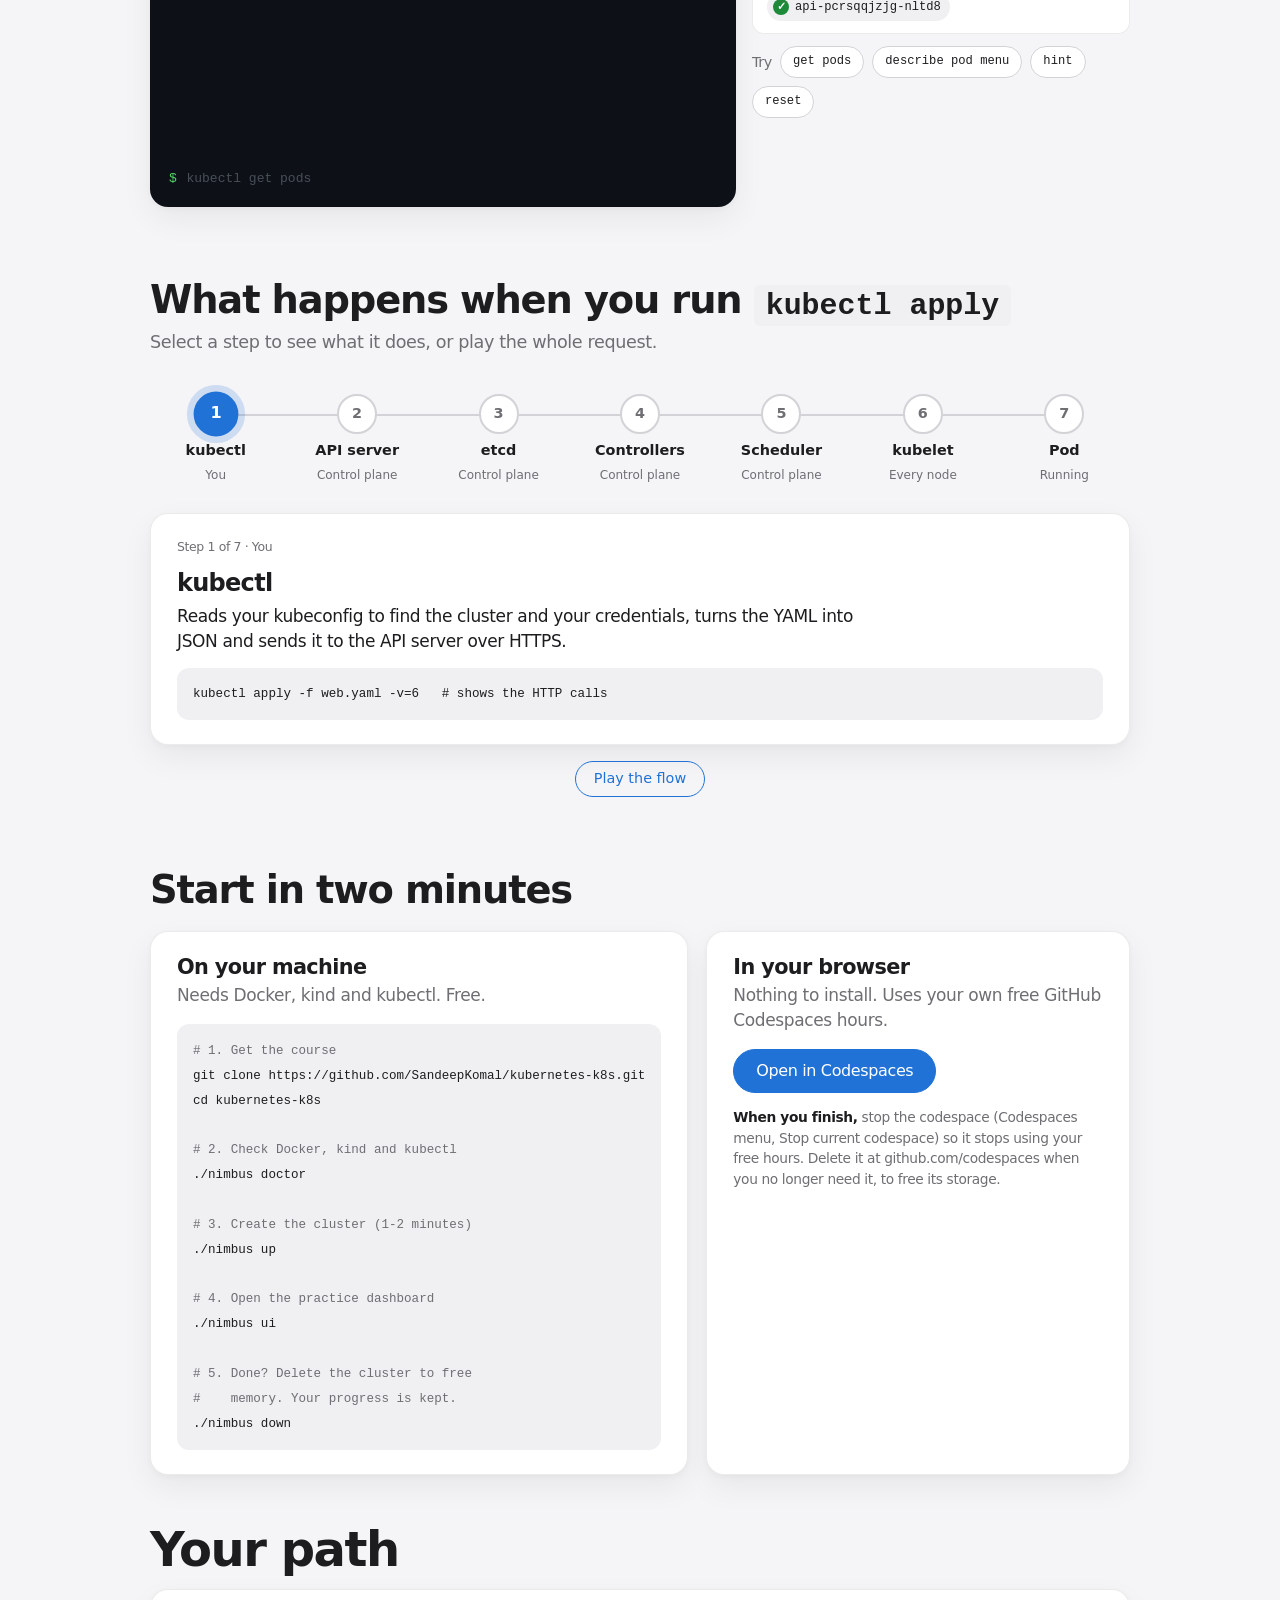
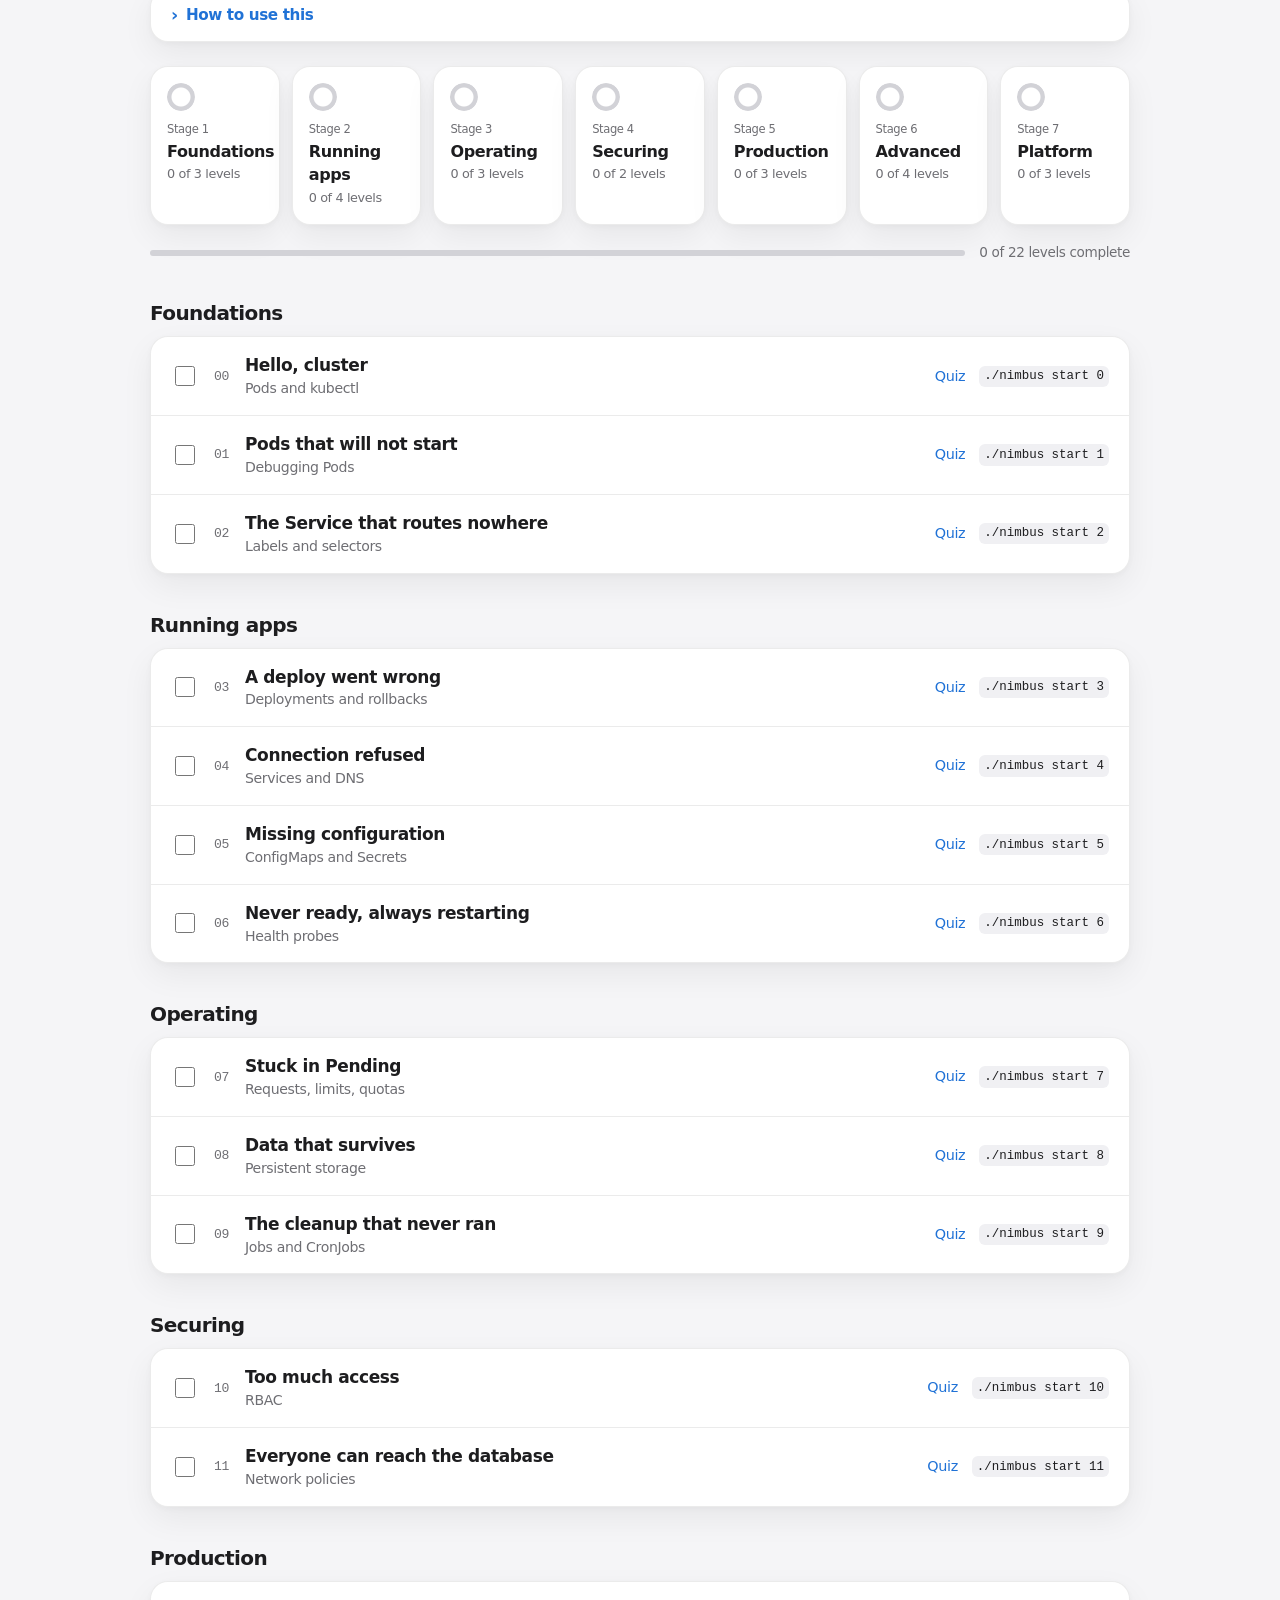
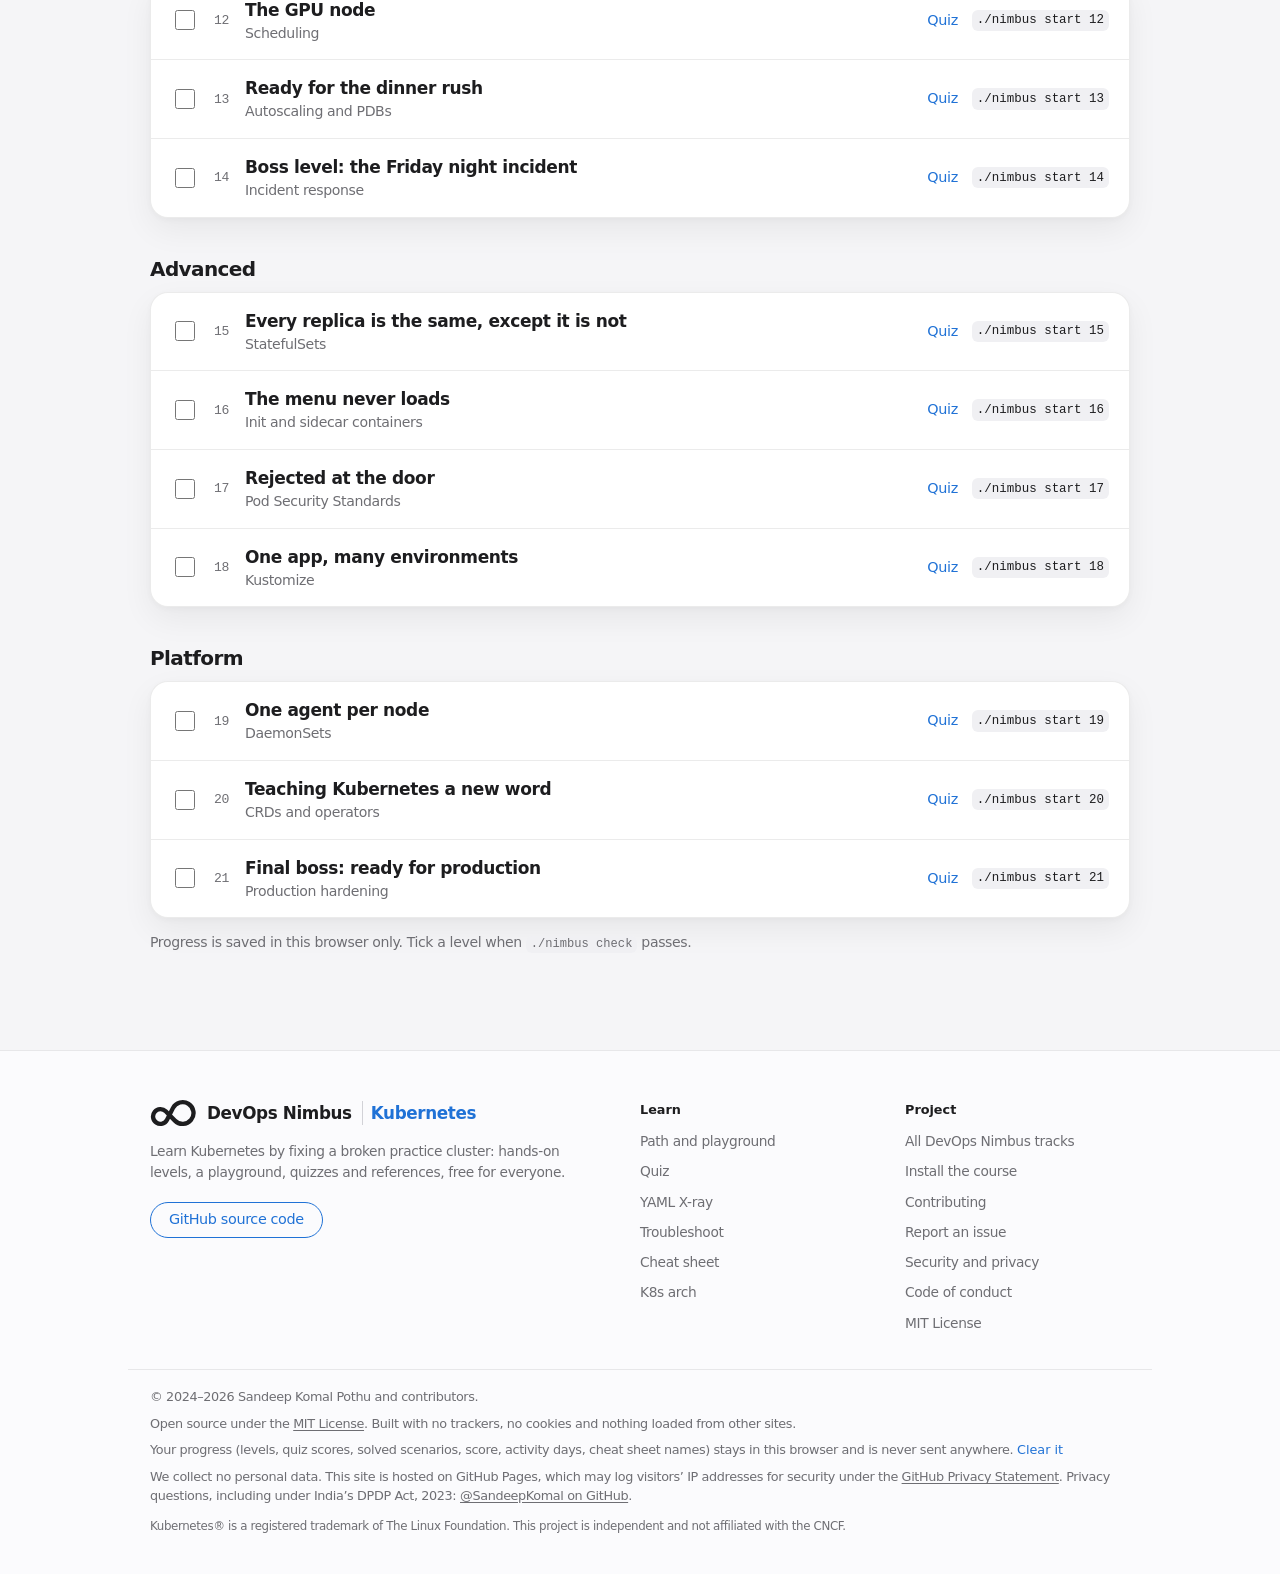
==== commit 76aff0ca: "Add a back button to all tracks in the header A round back button and "DevOps Nimbus" now lead to th" ====
--- a/site/index.html
+++ b/site/index.html
@@ -19,10 +19,10 @@
   <a class="skip" href="#main">Skip to content</a>
   <header class="top">
     <div class="wrap top-inner">
-      <a class="brand" href="#path" aria-label="DevOps Nimbus Kubernetes, home">
-        <img class="mark" src="nimbus.svg" alt="" width="37" height="22">
-        DevOps Nimbus <span class="brand-track">Kubernetes</span>
-      </a>
+      <div class="brand">
+        <a class="brand-hub" href="https://sandeepkomal.github.io/devops-nimbus/" title="Back to all DevOps Nimbus tracks"><span class="brand-back" aria-hidden="true"><svg viewBox="0 0 8 14" width="7" height="12"><path d="M6.5 1.5 1.5 7l5 5.5" fill="none" stroke="currentColor" stroke-width="1.8" stroke-linecap="round" stroke-linejoin="round"/></svg></span><img class="mark" src="nimbus.svg" alt="" width="37" height="22"><span>DevOps Nimbus</span><span class="sr-only">: back to all tracks</span></a>
+        <a class="brand-track" href="#path">Kubernetes</a>
+      </div>
       <nav class="switch" aria-label="Mode">
         <a class="sw learn" href="#path"><svg viewBox="0 0 16 16" width="15" height="15" aria-hidden="true"><path d="M2.5 3.2c1.8-.6 3.6-.4 5.5.8 1.9-1.2 3.7-1.4 5.5-.8v9c-1.8-.6-3.6-.4-5.5.8-1.9-1.2-3.7-1.4-5.5-.8zM8 4v9" fill="none" stroke="currentColor" stroke-width="1.4" stroke-linejoin="round"/></svg>Learn</a>
         <a class="sw fix" href="#doctor"><svg viewBox="0 0 16 16" width="15" height="15" aria-hidden="true"><path d="M10.2 2.4a3.3 3.3 0 0 0-3.9 4.3L2.6 10.4a1.4 1.4 0 0 0 2 2l3.7-3.7a3.3 3.3 0 0 0 4.3-3.9l-2 2-1.7-.4-.4-1.7z" fill="none" stroke="currentColor" stroke-width="1.4" stroke-linejoin="round"/></svg>Fix</a>
--- a/site/style.css
+++ b/site/style.css
@@ -758,3 +758,15 @@
 /* problems.html has no search button: keep the switch centred. */
 .top-inner:not(:has(.kbd-btn)) .brand, .top-inner:not(:has(.kbd-btn))::after { flex: 1 1 0; }
 .top-inner:not(:has(.kbd-btn))::after { content: ""; }
+
+/* Header brand: a round back button and "DevOps Nimbus" go to all tracks; the track name goes to this track's start. */
+.brand > a { display: flex; align-items: center; gap: 8px; text-decoration: none; }
+.brand-hub { color: inherit; }
+.brand-back { display: grid; place-items: center; width: 26px; height: 26px; border-radius: 50%; background: var(--code-bg); color: var(--text); transition: background .2s, transform .2s; }
+.brand-back svg { display: block; margin-left: -1px; }
+.brand-hub:hover .brand-back { background: var(--line); transform: translateX(-2px); }
+.brand > a:hover { text-decoration: none; }
+.brand-hub:hover > span:not(.brand-back) { opacity: .75; }
+.brand-hub:focus-visible { outline: 2px solid var(--accent); outline-offset: 3px; }
+.sr-only { position: absolute; width: 1px; height: 1px; padding: 0; margin: -1px; overflow: hidden; clip: rect(0 0 0 0); white-space: nowrap; border: 0; }
+@media (prefers-reduced-motion: reduce) { .brand-back { transition: none; } }
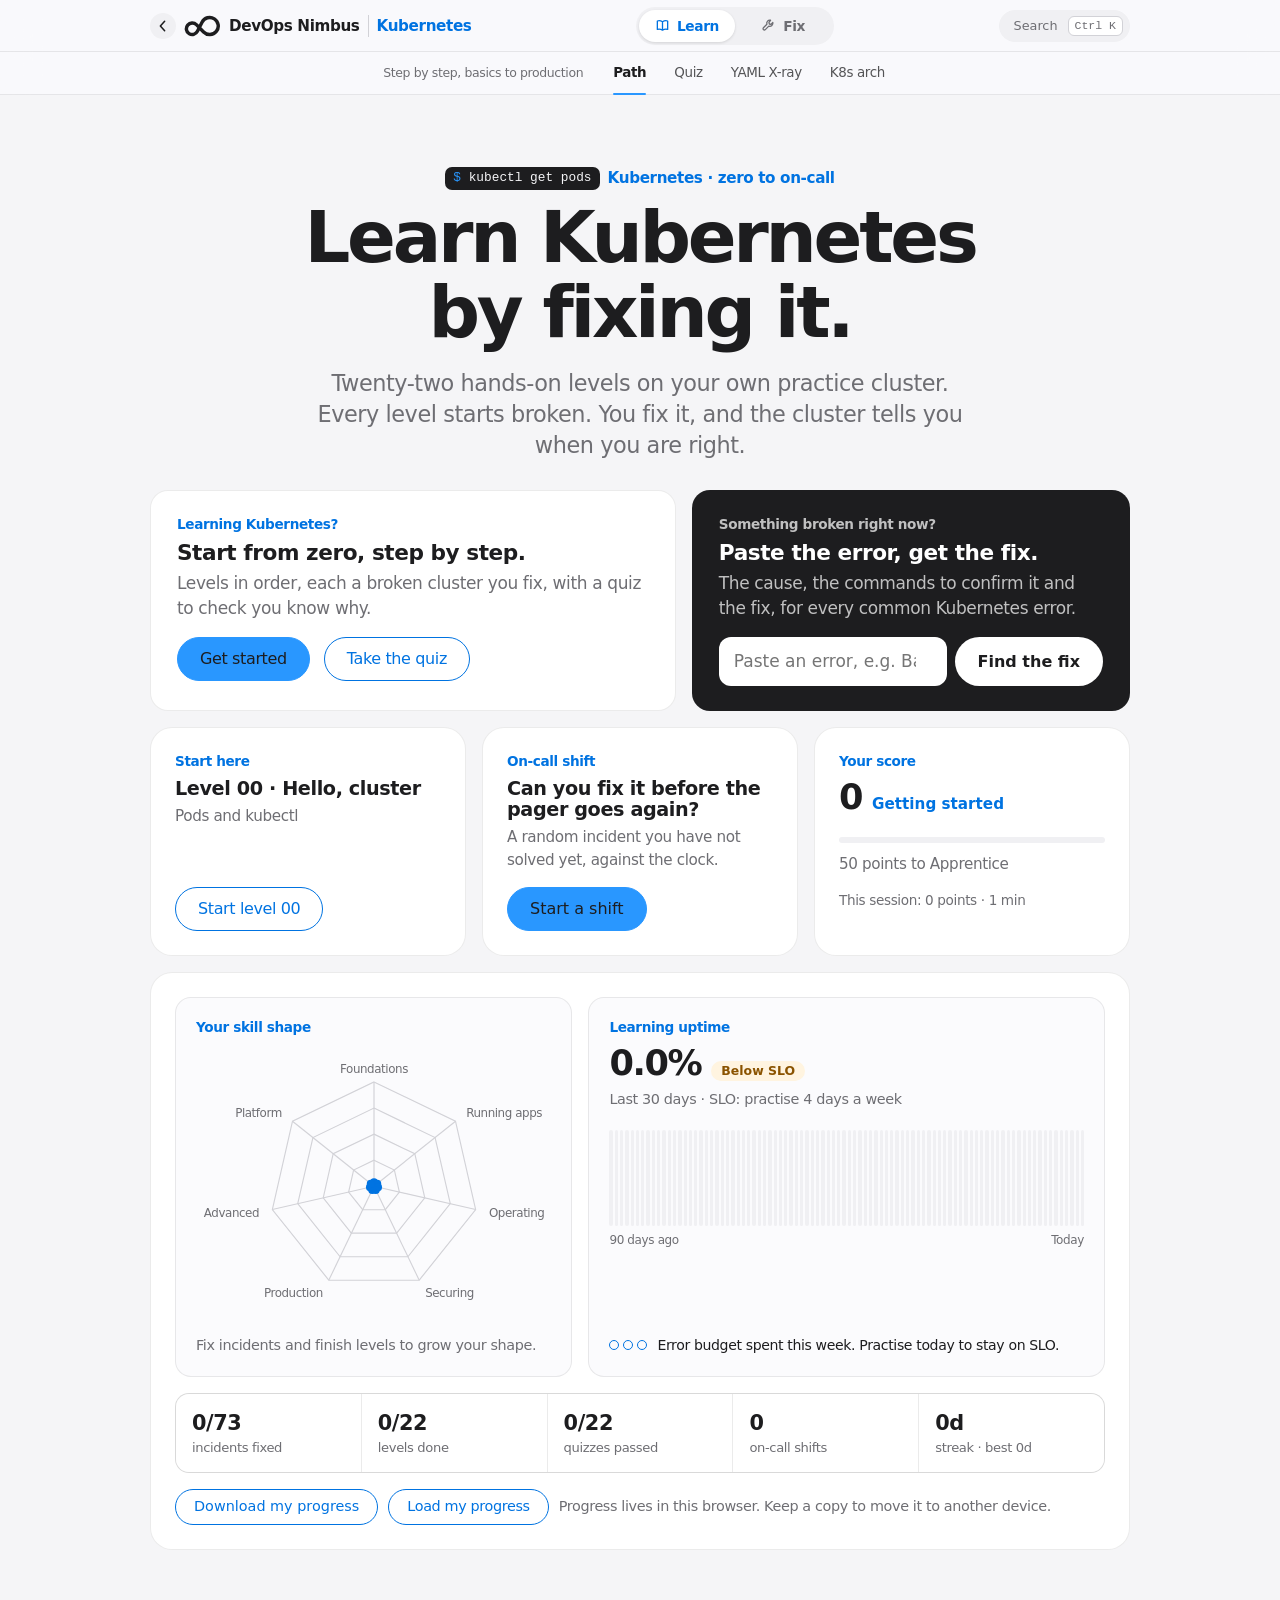
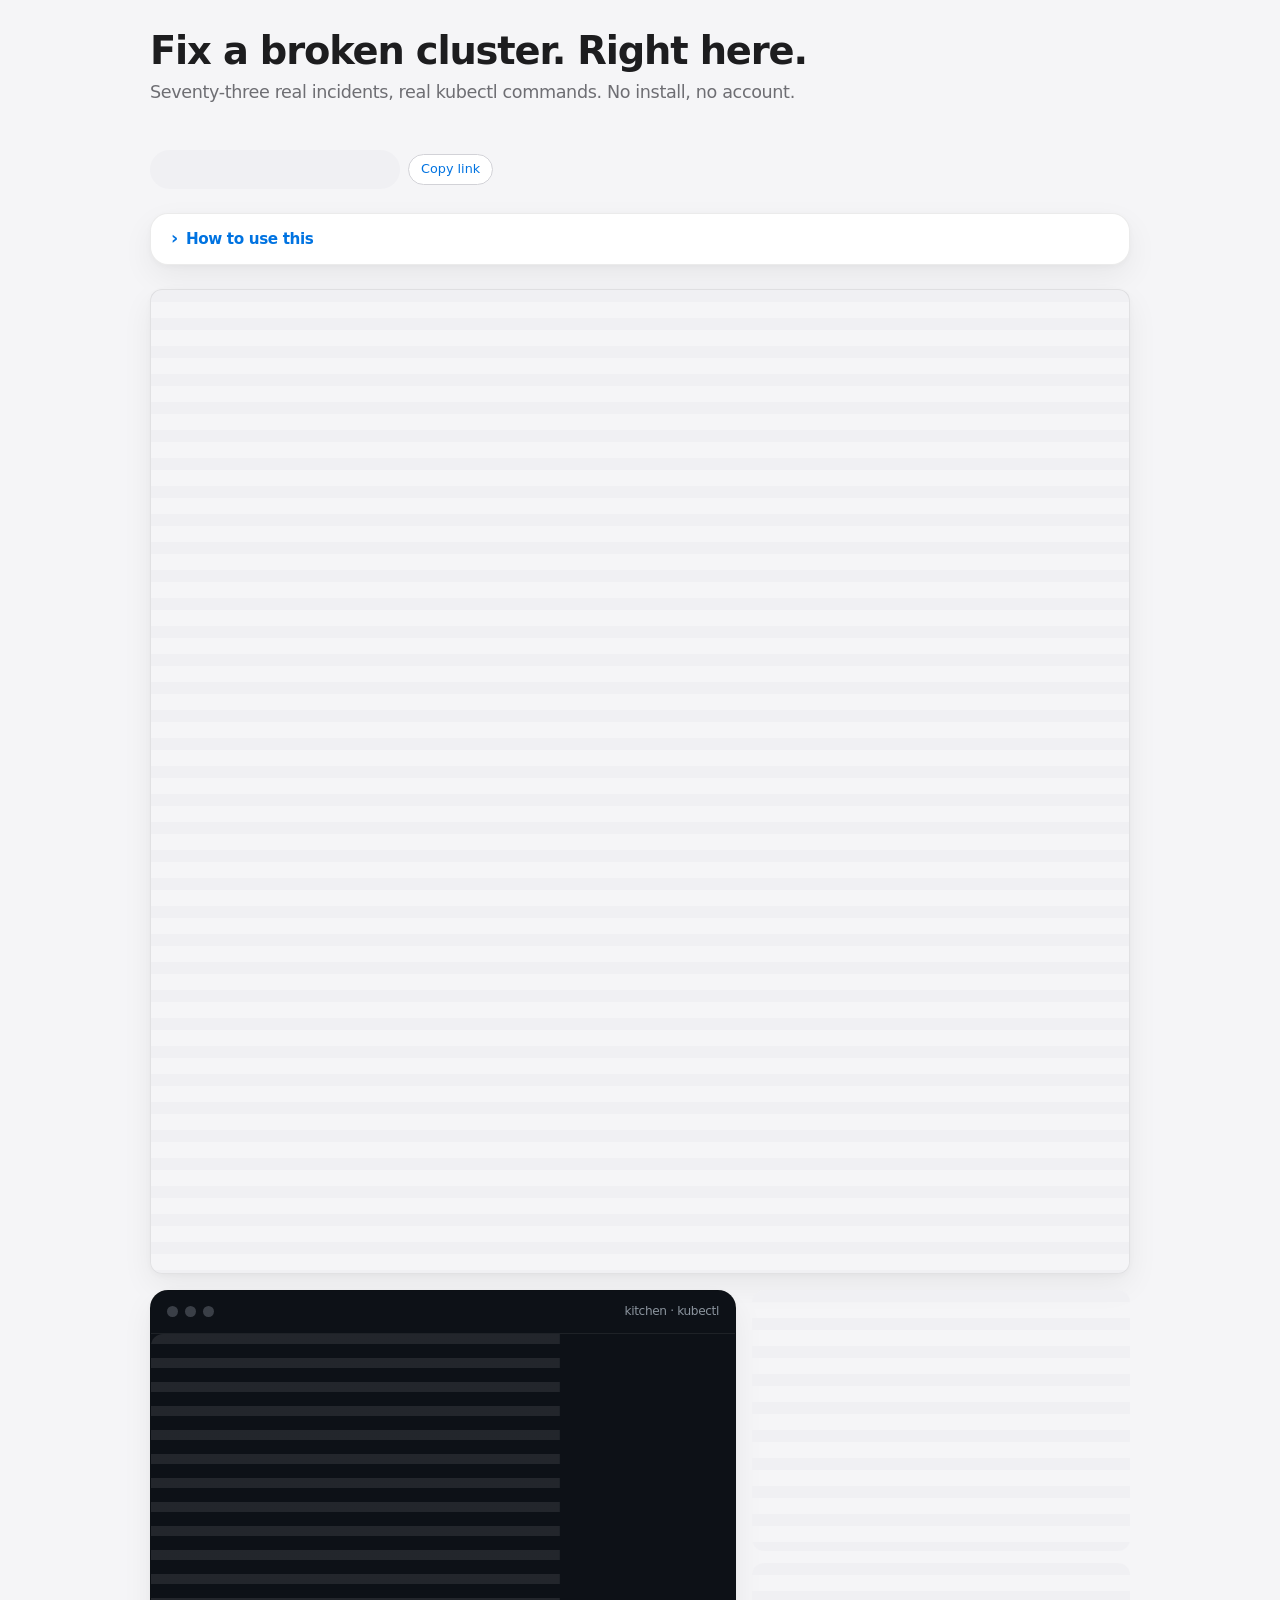
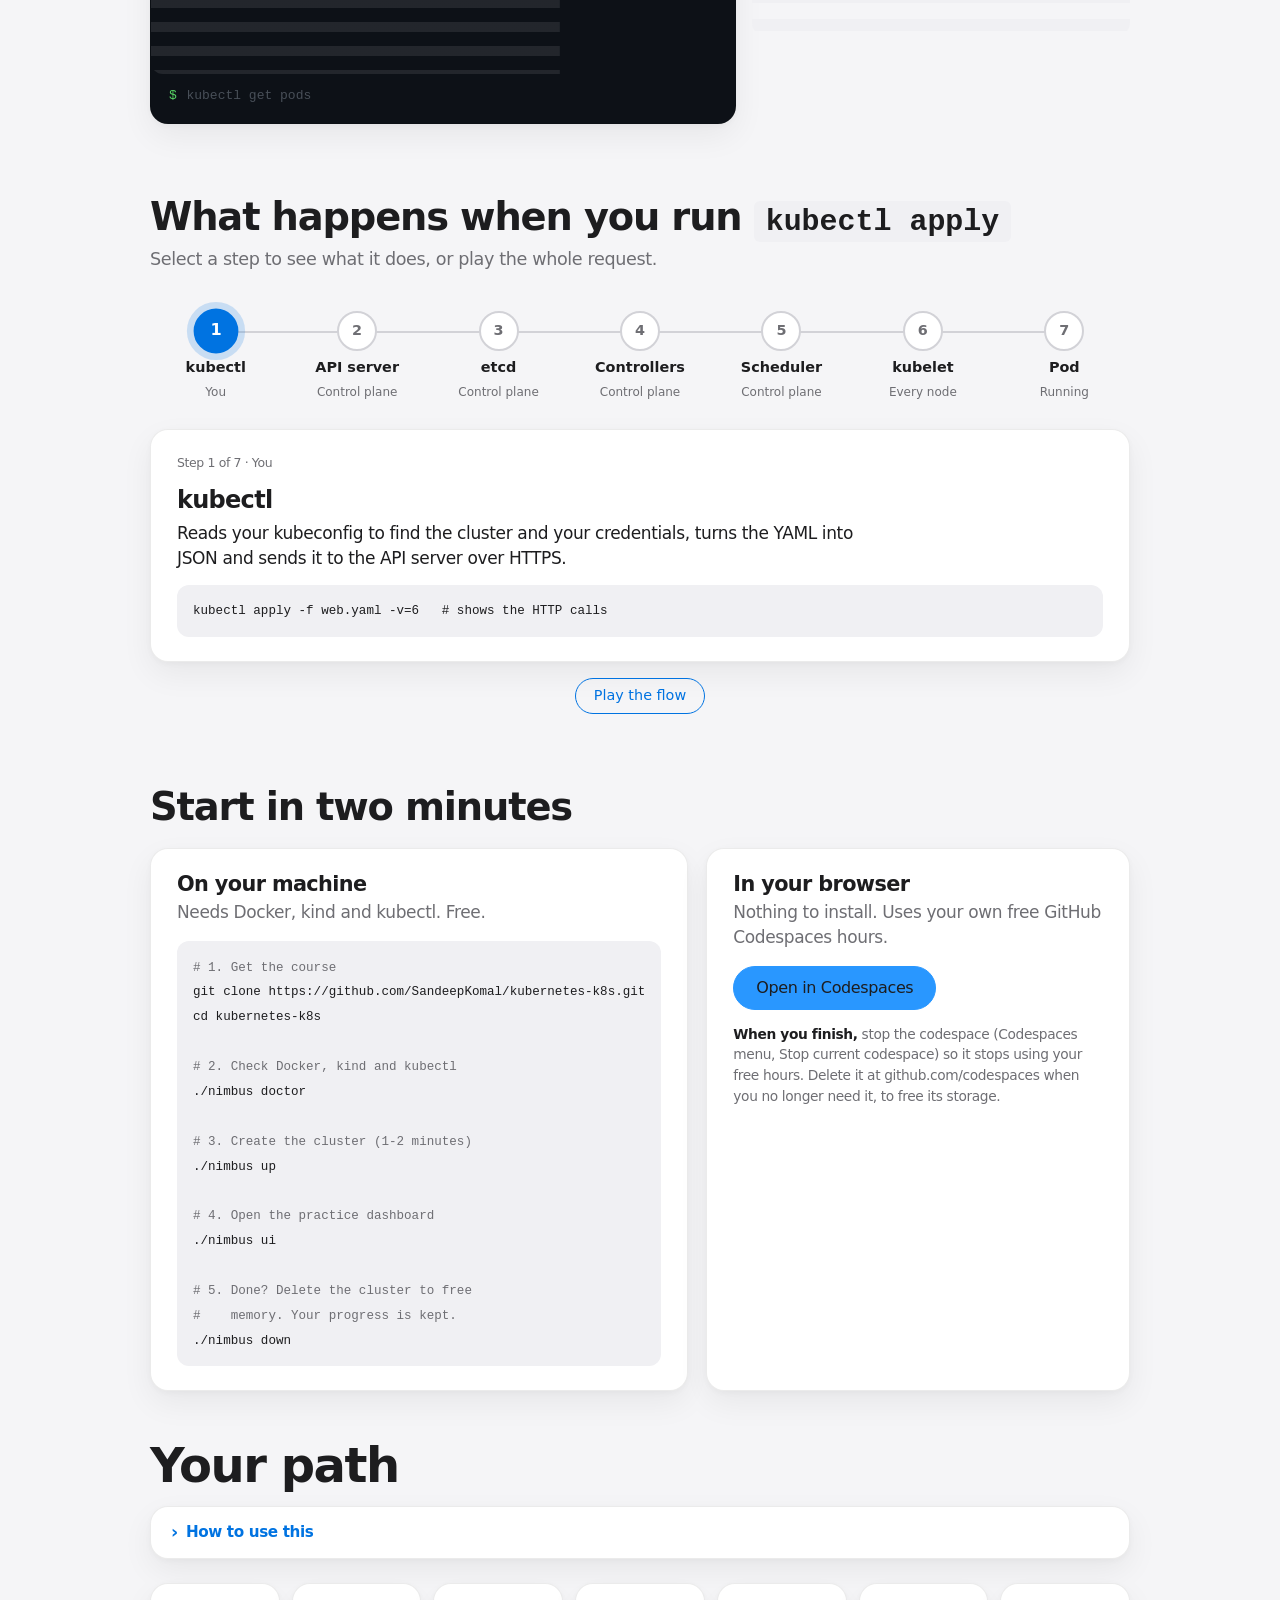
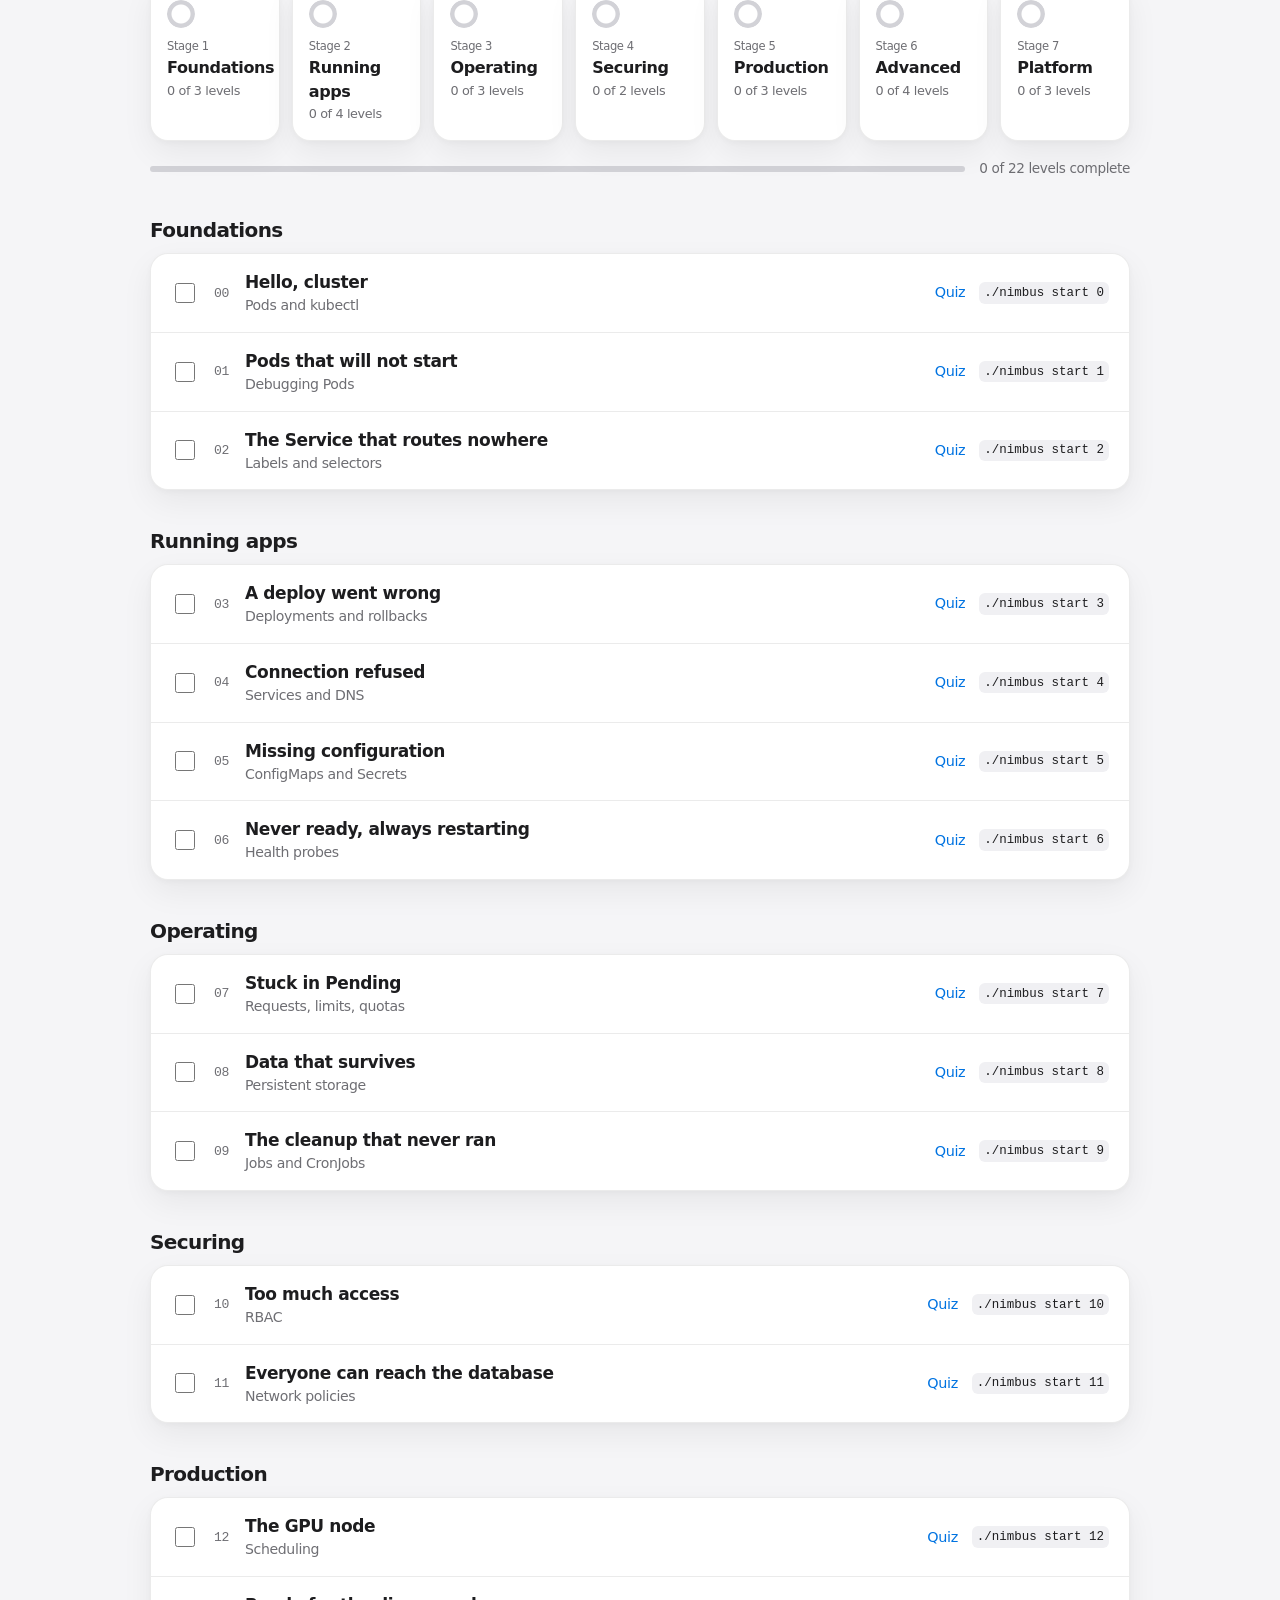
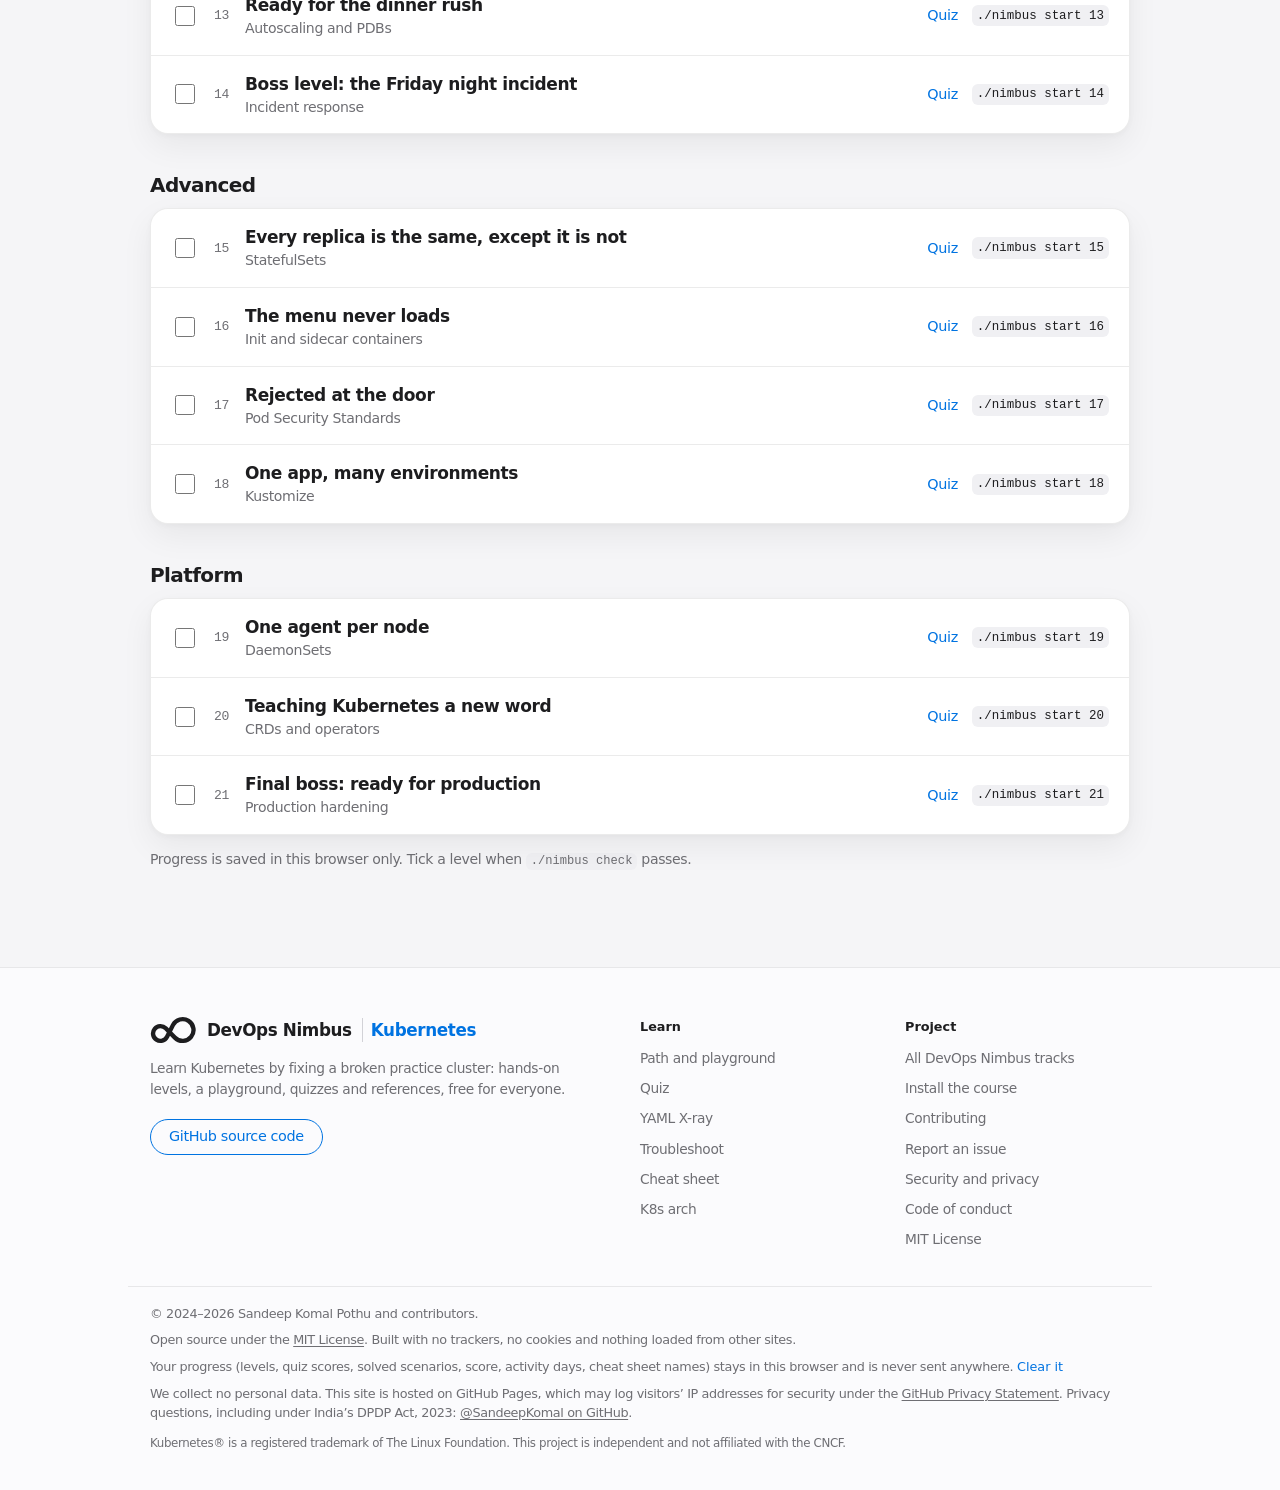
==== commit 6f6e48ca: "Use the track's journey-dot colour and a command chip instead of a logo The logo in the header was n" ====
--- a/site/index.html
+++ b/site/index.html
@@ -13,6 +13,9 @@
   <link rel="canonical" href="https://sandeepkomal.github.io/kubernetes-k8s/">
   <title>Kubernetes · DevOps Nimbus</title>
   <link rel="stylesheet" href="style.css">
+  <link rel="preload" href="data.js" as="script">
+  <link rel="preload" href="engage.js" as="script">
+  <link rel="preload" href="app.js" as="script">
   <link rel="icon" href="favicon.svg" type="image/svg+xml">
 </head>
 <body>
@@ -50,7 +53,7 @@
   <main id="main" class="wrap">
     <section id="tab-path" class="tab">
       <div class="hero">
-        <p class="eyebrow"><img class="eyebrow-logo" src="logo.svg" alt="" width="20" height="20">Kubernetes · zero to on-call</p>
+        <p class="eyebrow"><code class="eyebrow-cmd" aria-hidden="true"><span>$</span> kubectl get pods</code>Kubernetes · zero to on-call</p>
         <h1>Learn Kubernetes<br>by fixing it.</h1>
         <p class="sub">Twenty-two hands-on levels on your own practice cluster. Every level starts broken. You fix it, and the cluster tells you when you are right.</p>
         <div class="doors">
@@ -281,11 +284,7 @@
 
   <script src="data.js"></script>
   <script src="reference.js"></script>
-  <script src="quiz-bank.js"></script>
+  <script src="engage.js"></script>
   <script src="app.js"></script>
-  <script src="playground.js"></script>
-  <script src="xray-explain.js"></script>
-  <script src="architecture.js"></script>
-  <script src="engage.js"></script>
 </body>
 </html>
--- a/site/style.css
+++ b/site/style.css
@@ -8,10 +8,10 @@
   --muted: #6e6e73;
   --line: #d2d2d7;
   --hair: rgba(0, 0, 0, .08);
-  --accent: #2072d6;
-  --accent-hover: #1a5dae;
-  --accent-2: #2072d6;
-  --accent-soft: #e6e8eb;
+  --accent: #0073e1; --accent-fill: #2997ff; --accent-fill-hover: #2485e0; --on-fill: #1d1d1f;
+  --accent-hover: #0062bf;
+  --accent-2: #0073e1;
+  --accent-soft: #e5f3ff;
   --on-accent: #ffffff;
   --k8s: var(--accent);
   --ok: #1d8a3a;
@@ -40,10 +40,10 @@
     --muted: #a1a1a6;
     --line: #424245;
     --hair: rgba(255, 255, 255, .1);
-    --accent: #3884e1;
-    --accent-hover: #5b9ae6;
-    --accent-2: #3884e1;
-    --accent-soft: #212f41;
+    --accent: #2997ff; --accent-fill: #2997ff; --accent-fill-hover: #49a7ff; --on-fill: #000000;
+    --accent-hover: #54acff;
+    --accent-2: #2997ff;
+    --accent-soft: #192d42;
     --on-accent: #000000;
     --ok: #30d158;
     --ok-soft: #0f2e18;
@@ -111,8 +111,8 @@
 }
 .pill:hover { text-decoration: none; background: var(--accent-soft); }
 .pill:active { transform: scale(.98); }
-.pill.primary { background: var(--accent); color: var(--on-accent); }
-.pill.primary:hover { background: var(--accent-hover); }
+.pill.primary { background: var(--accent-fill); color: var(--on-fill); border-color: var(--accent-fill); }
+.pill.primary:hover { background: var(--accent-fill-hover); border-color: var(--accent-fill); }
 .small-pill { min-height: 36px; padding: 0 18px; font-size: .9rem; }
 .doors { display: grid; grid-template-columns: 1.2fr 1fr; gap: 16px; max-width: 980px; margin: 8px auto 0; text-align: left; }
 .door { padding: 24px 26px; border-radius: var(--radius); border: 1px solid var(--hair); background: var(--surface); display: flex; flex-direction: column; gap: 6px; }
@@ -219,7 +219,7 @@
   border: 1px solid var(--hair); border-radius: var(--radius); padding: 14px 20px; margin-bottom: 18px; display: grid; gap: 10px;
 }
 .score .meter { display: block; height: 6px; background: var(--line); border-radius: 99px; overflow: hidden; }
-.score .fill { display: block; height: 100%; width: 0; background: var(--accent); transition: width .35s var(--ease); }
+.score .fill { display: block; height: 100%; width: 0; background: var(--accent-fill); transition: width .35s var(--ease); }
 .score .result { margin: 0; }
 .linkish { font: inherit; color: var(--accent); background: none; border: 0; padding: 0; cursor: pointer; }
 .linkish:hover { text-decoration: underline; }
@@ -677,7 +677,7 @@
 .eng-score { display: flex; align-items: baseline; gap: 10px; color: var(--text) !important; font-size: 2.2rem !important; font-weight: 700; letter-spacing: -.04em; line-height: 1.1; }
 .eng-score span { font-size: .95rem; font-weight: 600; letter-spacing: 0; color: var(--accent); }
 .eng-bar { display: block; width: 100%; height: 6px; border-radius: 99px; background: var(--code-bg); overflow: hidden; margin: 4px 0; }
-.eng-bar-fill { display: block; height: 100%; border-radius: inherit; background: var(--accent); }
+.eng-bar-fill { display: block; height: 100%; border-radius: inherit; background: var(--accent-fill); }
 .eng-session { font-size: .85rem !important; font-variant-numeric: tabular-nums; }
 .eng-board { grid-column: 1 / -1; padding: 24px; border-radius: 22px; background: var(--surface); border: 1px solid var(--hair); display: grid; gap: 16px; }
 .eng-panels { display: grid; grid-template-columns: 1fr 1.3fr; gap: 16px; }
@@ -706,12 +706,12 @@
 .eng-stats span { color: var(--muted); font-size: .82rem; }
 @media (max-width: 860px) { .engage { grid-template-columns: 1fr; } .eng-panels, .eng-stats { grid-template-columns: 1fr 1fr; } .eng-panels { grid-template-columns: 1fr; } .eng-up:nth-child(-n+60), .eng-90 { display: none; } .eng-30 { display: inline; } .eng-uptime { height: 64px; gap: 3px; } .eng-stats div:last-child { grid-column: 1 / -1; } }
 
-/* DevOps Nimbus brand: the loop mark in the header and footer, the track's own logo in the eyebrow. */
+/* DevOps Nimbus brand: the loop mark in the header and footer, a command chip in the eyebrow. */
 .brand img.mark { width: 37px; }
 .foot-brand .brand img.mark { width: 47px; }
 .brand-track { color: var(--accent); font-weight: 600; padding-left: 8px; border-left: 1px solid var(--line); }
 .eyebrow { display: inline-flex; align-items: center; gap: 8px; }
-.eyebrow-logo { width: 20px; height: 20px; }
+
 .eng-msg { margin: 0; font-size: .9rem; color: var(--muted); }
 .eng-carry { display: flex; align-items: center; gap: 10px; flex-wrap: wrap; }
 .eng-file { position: relative; }
@@ -739,7 +739,7 @@
 .subnav a { position: relative; padding: 11px 12px; font-size: .84rem; color: var(--text); opacity: .75; text-decoration: none; white-space: nowrap; }
 .subnav a:hover { opacity: 1; text-decoration: none; }
 .subnav a[aria-current="page"] { opacity: 1; font-weight: 600; }
-.subnav a[aria-current="page"]::after { content: ""; position: absolute; left: 12px; right: 12px; bottom: -1px; height: 2px; border-radius: 2px; background: var(--accent); }
+.subnav a[aria-current="page"]::after { content: ""; position: absolute; left: 12px; right: 12px; bottom: -1px; height: 2px; border-radius: 2px; background: var(--accent-fill); }
 [data-mode="fix"] .subnav a[aria-current="page"]::after { background: var(--oncall); }
 @media (max-width: 720px) {
   .top-inner { flex-wrap: wrap; height: auto; gap: 8px 10px; padding-top: 8px; padding-bottom: 8px; }
@@ -770,3 +770,45 @@
 .brand-hub:focus-visible { outline: 2px solid var(--accent); outline-offset: 3px; }
 .sr-only { position: absolute; width: 1px; height: 1px; padding: 0; margin: -1px; overflow: hidden; clip: rect(0 0 0 0); white-space: nowrap; border: 0; }
 @media (prefers-reduced-motion: reduce) { .brand-back { transition: none; } }
+
+/* The playground loads just after the first screen: keep its room so nothing below it moves. */
+.pg-scenarios:empty { min-height: 985px; }
+.pg-map:empty { min-height: 261px; }
+.pg-try:empty { min-height: 72px; }
+@media (max-width: 1199px) { .pg-scenarios:empty { min-height: 1069px; } .pg-head:has(.pg-goal:empty) { min-height: 212px; } }
+@media (max-width: 999px) { .pg-scenarios:empty { min-height: 1321px; } }
+@media (max-width: 860px) { .pg-scenarios:empty { min-height: 1216px; } .pg-try:empty { min-height: 32px; } .pg-head:has(.pg-goal:empty) { min-height: 204px; } }
+@media (max-width: 720px) { .pg-scenarios:empty { min-height: 38px; } }
+@media (max-width: 599px) { .pg-try:empty { min-height: 72px; } .pg-head:has(.pg-goal:empty) { min-height: 251px; } }
+
+/* While a feature's code is still arriving, its space shows calm grey lines in the shape it will
+   fill, and the first screen fades in once as one piece. Both stop for reduced motion. */
+.pg-scenarios:empty, .pg-map:empty, .pg-try:empty, main:has(.pg-scenarios:empty) #pg-out:empty, #arch:empty, #quiz-list:empty {
+  border-radius: var(--radius-sm);
+  background: repeating-linear-gradient(to bottom, var(--code-bg) 0 12px, transparent 12px 28px) 0 0 / 100% 100% no-repeat;
+  animation: nimbus-skel 1.6s ease-in-out infinite alternate;
+}
+main:has(.pg-scenarios:empty) #pg-out:empty { background-image: repeating-linear-gradient(to bottom, color-mix(in srgb, #fff 9%, transparent) 0 10px, transparent 10px 24px); background-size: 70% 100%; }
+#quiz-list:empty { min-height: 320px; }
+#arch:empty { min-height: 597px; border: 1px solid var(--hair); background: var(--surface) linear-gradient(var(--code-bg), var(--code-bg)) 50% 50% / calc(100% - 56px) calc(100% - 56px) no-repeat; }
+#pg-goal:empty { width: min(250px, 60vw); height: 39px; border-color: transparent; background: var(--code-bg); animation: nimbus-skel 1.6s ease-in-out infinite alternate; }
+@media (max-width: 720px) {
+  .pg-scenarios:empty { background: var(--code-bg); border-radius: 99px; }
+  #arch:empty { min-height: 899px; }
+}
+@keyframes nimbus-skel { from { opacity: .5; } to { opacity: 1; } }
+#engage:not(:empty), #stages:not(:empty), #levels:not(:empty) { animation: nimbus-fade .2s ease-out both; }
+@keyframes nimbus-fade { from { opacity: 0; transform: translateY(4px); } }
+@media (prefers-reduced-motion: reduce) {
+  .pg-scenarios:empty, .pg-map:empty, .pg-try:empty, main:has(.pg-scenarios:empty) #pg-out:empty, #arch:empty, #quiz-list:empty, #pg-goal:empty { animation: none; }
+  #engage:not(:empty), #stages:not(:empty), #levels:not(:empty) { animation: none; }
+}
+/* Narrow phones: the logo stands for DevOps Nimbus so the header keeps one row. */
+@media (max-width: 440px) { .brand-hub > span:not([class]) { display: none; } }
+
+/* The eyebrow's command chip stands for the track; the $ takes the track colour. */
+.eyebrow-cmd { font: 500 .8rem/1 ui-monospace, SFMono-Regular, Menlo, Consolas, monospace; background: #1d1d1f; color: #f5f5f7;
+  padding: 5px 8px; border-radius: 7px; white-space: nowrap; }
+.eyebrow-cmd span { color: #2997ff; }
+.eyebrow:has(.eyebrow-cmd) { display: block; }
+.eyebrow-cmd { display: inline-block; margin-right: 8px; vertical-align: .12em; }
